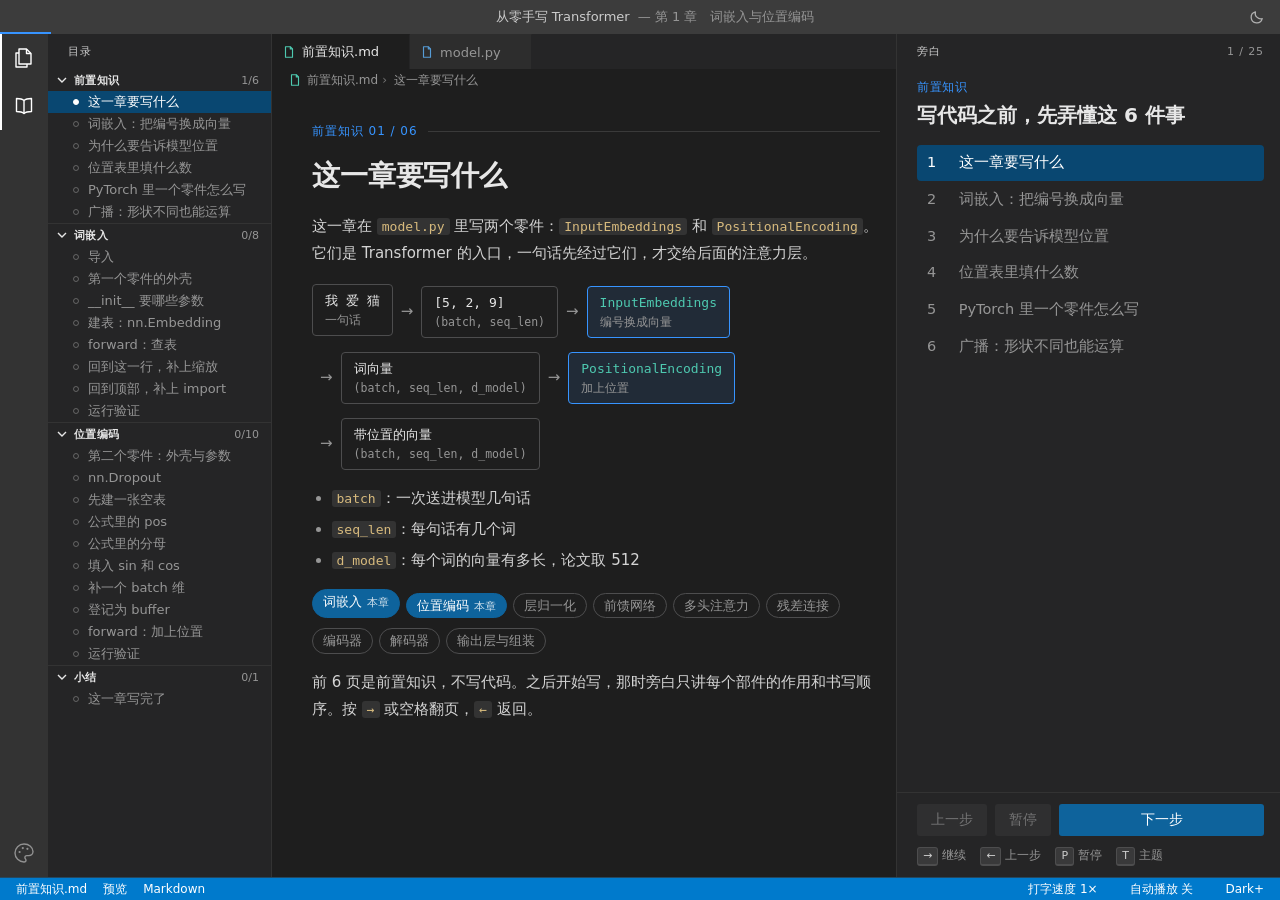
==== index.html @ 5503ae53 "Redesign the UI as a full editor window with selectable themes - Six styles (VS Code, GitHub, One, S" ====
<!doctype html>
<html lang="zh-CN">
<head>
<meta charset="utf-8">
<meta name="viewport" content="width=device-width, initial-scale=1, viewport-fit=cover">
<title>从零手写 Transformer</title>
<link rel="stylesheet" href="css/style.css">
</head>
<body>
<script src="js/themes.js"></script>
<div class="app" id="app">
  <header class="titlebar">
    <button class="tb-btn tb-menu" id="btn-outline" type="button" aria-label="目录" aria-expanded="false" aria-controls="sidebar">
      <svg viewBox="0 0 16 16" width="16" height="16" fill="none" stroke="currentColor" stroke-width="1.3" stroke-linecap="round" aria-hidden="true"><path d="M2.5 4h11M2.5 8h11M2.5 12h11"/></svg>
    </button>
    <div class="title">
      <span class="title-name">从零手写 Transformer</span>
      <span class="title-sub" id="chapter-name"></span>
    </div>
    <div class="tb-actions">
      <button class="tb-btn" id="btn-mode" type="button" aria-label="切换深色和浅色">
        <svg class="icon-moon" viewBox="0 0 16 16" width="16" height="16" fill="none" stroke="currentColor" stroke-width="1.3" stroke-linejoin="round" aria-hidden="true"><path d="M13.2 9.6A5.6 5.6 0 0 1 6.4 2.8a5.6 5.6 0 1 0 6.8 6.8z"/></svg>
        <svg class="icon-sun" viewBox="0 0 16 16" width="16" height="16" fill="none" stroke="currentColor" stroke-width="1.3" stroke-linecap="round" aria-hidden="true"><circle cx="8" cy="8" r="2.9"/><path d="M8 1.6v1.6M8 12.8v1.6M1.6 8h1.6M12.8 8h1.6M3.5 3.5l1.1 1.1M11.4 11.4l1.1 1.1M3.5 12.5l1.1-1.1M11.4 4.6l1.1-1.1"/></svg>
      </button>
      <button class="tb-btn tb-theme" id="btn-theme-top" type="button" aria-label="选择颜色主题">
        <svg viewBox="0 0 16 16" width="16" height="16" fill="none" stroke="currentColor" stroke-width="1.3" stroke-linejoin="round" aria-hidden="true"><path d="M8 1.8a6.2 6.2 0 1 0 0 12.4c1 0 1.4-.6 1.4-1.2 0-.9-.8-1.1-.8-2 0-.7.6-1.2 1.4-1.2h1.5a2.7 2.7 0 0 0 2.7-2.7C14.2 4.1 11.4 1.8 8 1.8z"/><circle cx="5" cy="7.4" r=".8" fill="currentColor" stroke="none"/><circle cx="7.2" cy="4.7" r=".8" fill="currentColor" stroke="none"/><circle cx="10.4" cy="5.2" r=".8" fill="currentColor" stroke="none"/></svg>
      </button>
    </div>
    <div class="progress" aria-hidden="true"><div class="progress-bar" id="progress"></div></div>
  </header>

  <div class="activity">
    <button class="activity-btn" id="btn-explorer" type="button" aria-label="显示或隐藏目录" aria-pressed="true">
      <svg viewBox="0 0 24 24" width="24" height="24" fill="none" stroke="currentColor" stroke-width="1.4" stroke-linejoin="round" aria-hidden="true"><path d="M14.5 3H7v15h12V7.5L14.5 3z"/><path d="M14.5 3v4.5H19"/><path d="M7 7H4v14h11v-3"/></svg>
    </button>
    <button class="activity-btn" id="btn-notes" type="button" aria-label="打开前置知识" aria-pressed="false">
      <svg viewBox="0 0 24 24" width="24" height="24" fill="none" stroke="currentColor" stroke-width="1.4" stroke-linejoin="round" aria-hidden="true"><path d="M12 6.5C10.4 5 8 4.5 4.5 4.5v13c3.5 0 5.9.5 7.5 2 1.6-1.5 4-2 7.5-2v-13C16 4.5 13.600 5 12 6.500z"/><path d="M12 6.500v13"/></svg>
    </button>
    <span class="activity-gap"></span>
    <button class="activity-btn" id="btn-theme" type="button" aria-label="选择颜色主题">
      <svg viewBox="0 0 24 24" width="24" height="24" fill="none" stroke="currentColor" stroke-width="1.4" stroke-linejoin="round" aria-hidden="true"><path d="M12 3a9 9 0 1 0 0 18c1.5 0 2-.9 2-1.700 0-1.300-1.100-1.600-1.100-2.900 0-1 .9-1.800 2-1.800H17a4 4 0 0 0 4-4C21 6.400 17 3 12 3z"/><circle cx="7.600" cy="11" r="1.100" fill="currentColor" stroke="none"/><circle cx="10.800" cy="7.100" r="1.100" fill="currentColor" stroke="none"/><circle cx="15.400" cy="7.800" r="1.100" fill="currentColor" stroke="none"/></svg>
    </button>
  </div>

  <nav class="sidebar" id="sidebar" aria-label="目录">
    <div class="side-label">目录</div>
    <ol class="outline" id="outline"></ol>
  </nav>
  <button class="scrim" id="scrim" type="button" aria-label="关闭目录" tabindex="-1"></button>

  <main class="editor">
    <div class="tabs" id="tabs" role="tablist" aria-label="文件"></div>
    <div class="crumbs" id="crumbs" aria-label="当前位置"></div>
    <div class="code-wrap" id="code-wrap">
      <div class="code is-idle" id="code" aria-label="代码"></div>
      <div class="minimap" id="minimap" aria-hidden="true"><canvas id="minimap-canvas"></canvas><div class="minimap-view" id="minimap-view"></div></div>
    </div>
    <article class="doc" id="doc" hidden></article>
    <section class="terminal" id="terminal" aria-label="终端" hidden>
      <div class="term-head"><span>问题</span><span>输出</span><span class="is-on">终端</span></div>
      <div class="term-body" id="term-body"></div>
    </section>
  </main>

  <aside class="narr" aria-label="旁白">
    <div class="narr-head"><span>旁白</span><span id="narr-count"></span></div>
    <div class="narr-scroll" id="narr-scroll">
      <div class="narr-eyebrow" id="narr-section"></div>
      <h1 class="narr-title" id="narr-title"></h1>
      <div class="narr-body" id="narr-body"></div>
    </div>
    <div class="narr-foot">
      <ol class="phases" id="phases" aria-label="这一页的进度">
        <li data-phase="reading">读旁白</li>
        <li data-phase="typing">看代码</li>
        <li data-phase="done">写完</li>
      </ol>
      <div class="narr-nav">
        <button class="btn btn-quiet" id="btn-back" type="button">上一步</button>
        <button class="btn btn-quiet" id="btn-pause" type="button" aria-pressed="false" disabled>暂停</button>
        <button class="btn btn-go" id="btn-go" type="button"><span class="btn-fill" id="btn-fill"></span><span class="btn-label" id="btn-go-label">下一步</span></button>
      </div>
      <div class="keys" aria-hidden="true"><span><kbd>→</kbd>继续</span><span><kbd>←</kbd>上一步</span><span><kbd>P</kbd>暂停</span><span><kbd>T</kbd>主题</span></div>
    </div>
  </aside>

  <footer class="statusbar">
    <span id="status-file"></span>
    <span id="status-pos"></span>
    <span class="status-desktop" id="status-lang"></span>
    <span class="status-spacer"></span>
    <button class="status-btn" id="btn-speed" type="button"></button>
    <button class="status-btn" id="btn-auto" type="button" aria-pressed="false"></button>
    <button class="status-btn" id="btn-theme-name" type="button" aria-label="选择颜色主题"></button>
  </footer>

  <div class="quick" id="quick" role="dialog" aria-label="选择颜色主题" hidden>
    <div class="quick-head">
      <span class="quick-title">颜色主题</span>
      <div class="seg" id="quick-mode" role="group" aria-label="亮暗">
        <button type="button" data-mode="dark">深色</button>
        <button type="button" data-mode="light">浅色</button>
        <button type="button" data-mode="auto">跟随系统</button>
      </div>
    </div>
    <ul class="quick-list" id="quick-list" role="listbox" aria-label="风格"></ul>
    <div class="quick-foot"><span><kbd>↑</kbd><kbd>↓</kbd>换风格</span><span><kbd>←</kbd><kbd>→</kbd>换亮暗</span><span><kbd>Enter</kbd>确定</span><span><kbd>Esc</kbd>取消</span></div>
  </div>
</div>

<script src="js/highlight.js"></script>
<script src="js/engine.js"></script>
<script src="lessons/01-embeddings.js"></script>
<script src="js/player.js"></script>
</body>
</html>
---- css/style.css ----
/*
 * 布局：整个页面是一个编辑器窗口。
 * 标题栏 / 活动栏 | 目录 | 编辑区（标签页、路径、代码与小地图、终端）| 旁白 / 状态栏。
 * 窄屏时目录收进抽屉，编辑区在上、旁白在下。
 *
 * 颜色全部来自主题变量。下面 :root 里是默认主题（VS Code Dark+）的值，
 * 读者选了别的主题后，js/themes.js 会把同名变量写到 <html> 上覆盖它们。
 */
:root {
  color-scheme: dark;

  /* 窗口 */
  --titlebar: #3c3c3c;
  --titlebar-fg: #cccccc;
  --activity: #333333;
  --activity-fg: #ffffff;
  --side: #252526;
  --ed: #1e1e1e;
  --tabs: #252526;
  --tab-idle: #2d2d2d;
  --tab-line: transparent;
  --status: #007acc;
  --status-fg: #ffffff;

  /* 文字与线条 */
  --fg: #cccccc;
  --strong: #e7e7e7;
  --muted: #969696;
  --rule: #333333;
  --accent: #3794ff;
  --btn: #0e639c;
  --btn-fg: #ffffff;
  --active: #094771;
  --active-fg: #ffffff;
  --widget: #252526;
  --shadow: rgba(0, 0, 0, 0.5);

  /* 编辑器 */
  --cursor: #aeafad;
  --sel: #264f78;
  --line-hl: #282828;
  --ln: #858585;
  --ln-active: #c6c6c6;
  --code: #d4d4d4;
  --inline: #d7ba7d;
  --added: #2ea043;
  --changed: #1b81a8;

  /* 语法 */
  --s-kw: #c586c0;
  --s-kw2: #569cd6;
  --s-fn: #dcdcaa;
  --s-cls: #4ec9b0;
  --s-str: #ce9178;
  --s-num: #b5cea8;
  --s-com: #6a9955;
  --s-var: #9cdcfe;
  --s-prop: #9cdcfe;
  --s-self: #569cd6;
  --s-op: #d4d4d4;
  --com-style: normal;
  --warm: #ce9178;
  --cool: #569cd6;

  /* 由上面的颜色推出来的颜色，换主题时自动跟着变 */
  --rule-strong: color-mix(in srgb, var(--fg) 24%, var(--side));
  --hover: color-mix(in srgb, var(--fg) 9%, transparent);
  --chip: color-mix(in srgb, var(--fg) 12%, transparent);
  --btn-hover: color-mix(in srgb, var(--btn) 84%, var(--strong));
  --btn-2: color-mix(in srgb, var(--fg) 15%, var(--side));
  --btn-2-hover: color-mix(in srgb, var(--fg) 23%, var(--side));
  --added-bg: color-mix(in srgb, var(--added) 14%, transparent);
  --changed-bg: color-mix(in srgb, var(--changed) 16%, transparent);
  --guide: color-mix(in srgb, var(--code) 14%, transparent);
  --activity-idle: color-mix(in srgb, var(--activity-fg) 46%, var(--activity));
  --status-rule: color-mix(in srgb, var(--rule) 70%, var(--status));
  --scroll: color-mix(in srgb, var(--fg) 26%, transparent);

  --font-ui: -apple-system, 'Segoe UI', system-ui, 'PingFang SC', 'Hiragino Sans GB', 'Microsoft YaHei', 'Noto Sans CJK SC', sans-serif;
  --font-code: Menlo, Monaco, Consolas, 'Cascadia Mono', 'DejaVu Sans Mono', 'Liberation Mono', 'Courier New', 'PingFang SC', 'Microsoft YaHei', monospace;

  --gutter-l: max(16px, env(safe-area-inset-left, 0px));
  --gutter-r: max(16px, env(safe-area-inset-right, 0px));
  --bar: 35px;
}

*,
*::before,
*::after {
  box-sizing: border-box;
}

html,
body {
  height: 100%;
}

[hidden] {
  display: none !important;
}

body {
  margin: 0;
  background: var(--ed);
  color: var(--fg);
  font-family: var(--font-ui);
  font-size: 13px;
  overflow: hidden;
  -webkit-font-smoothing: antialiased;
}

/* 换主题的一瞬间让颜色过渡一下，平时不加，免得拖慢打字 */
.theme-fade *,
.theme-fade *::before,
.theme-fade *::after {
  transition: background-color 0.28s ease, color 0.28s ease, border-color 0.28s ease, fill 0.28s ease !important;
}

::selection {
  background: var(--sel);
}

* {
  scrollbar-width: thin;
  scrollbar-color: var(--scroll) transparent;
}

button {
  font: inherit;
  color: inherit;
  background: none;
  border: 0;
  padding: 0;
  cursor: pointer;
}

button:focus-visible,
a:focus-visible {
  outline: 1px solid var(--accent);
  outline-offset: -1px;
}

a {
  color: var(--accent);
  text-decoration: none;
}

a:hover {
  text-decoration: underline;
}

kbd {
  display: inline-block;
  min-width: 1.7em;
  margin: 0 4px 0 0;
  padding: 0 5px;
  border: 1px solid var(--rule-strong);
  border-bottom-width: 2px;
  border-radius: 3px;
  background: var(--chip);
  color: var(--fg);
  font-family: var(--font-ui);
  font-size: 11px;
  line-height: 16px;
  text-align: center;
}

/* ------------------------------------------------------------------ 外框 */

.app {
  position: relative;
  height: 100%;
  display: grid;
  grid-template-columns: 48px 224px minmax(0, 1fr) minmax(320px, 384px);
  grid-template-rows: 34px minmax(0, 1fr) auto;
  grid-template-areas:
    'title title title title'
    'activity side editor narr'
    'status status status status';
}

.app.is-side-closed {
  grid-template-columns: 48px 0 minmax(0, 1fr) minmax(320px, 384px);
}

.app.is-side-closed .sidebar {
  display: none;
}

/* ---------------------------------------------------------------- 标题栏 */

.titlebar {
  grid-area: title;
  position: relative;
  display: flex;
  align-items: center;
  gap: 8px;
  padding-left: var(--gutter-l);
  padding-right: max(8px, env(safe-area-inset-right, 0px));
  background: var(--titlebar);
  color: var(--titlebar-fg);
  min-width: 0;
}

.title {
  display: flex;
  align-items: baseline;
  justify-content: center;
  gap: 8px;
  min-width: 0;
  flex: 1;
  /* 两侧按钮宽度不同，补一点让标题看起来居中 */
  padding-left: 60px;
}

.title-name {
  white-space: nowrap;
}

.title-sub {
  opacity: 0.62;
  white-space: nowrap;
  overflow: hidden;
  text-overflow: ellipsis;
}

.title-sub::before {
  content: '— ';
}

.tb-actions {
  display: flex;
  gap: 2px;
}

.tb-btn {
  display: grid;
  place-items: center;
  width: 30px;
  height: 26px;
  border-radius: 4px;
  color: inherit;
  opacity: 0.8;
}

.tb-btn:hover {
  opacity: 1;
  background: color-mix(in srgb, var(--titlebar-fg) 13%, transparent);
}

.tb-menu,
.tb-theme {
  display: none;
}

.icon-sun,
:root[data-mode='light'] .icon-moon {
  display: none;
}

:root[data-mode='light'] .icon-sun {
  display: block;
}

/* 标题栏下沿的一条细线：这一章读到哪了 */
.progress {
  position: absolute;
  left: 0;
  right: 0;
  bottom: 0;
  height: 2px;
  pointer-events: none;
}

.progress-bar {
  height: 100%;
  width: 0;
  background: var(--accent);
  transition: width 0.35s ease;
}

/* ---------------------------------------------------------------- 活动栏 */

.activity {
  grid-area: activity;
  display: flex;
  flex-direction: column;
  background: var(--activity);
  border-right: 1px solid color-mix(in srgb, var(--rule) 60%, var(--activity));
}

.activity-btn {
  display: grid;
  place-items: center;
  width: 47px;
  height: 48px;
  color: var(--activity-idle);
  border-left: 2px solid transparent;
  border-right: 2px solid transparent;
}

.activity-btn:hover {
  color: var(--activity-fg);
}

.activity-btn[aria-pressed='true'] {
  color: var(--activity-fg);
  border-left-color: var(--activity-fg);
}

.activity-gap {
  flex: 1;
}

/* ------------------------------------------------------------------ 目录 */

.sidebar {
  grid-area: side;
  background: var(--side);
  border-right: 1px solid var(--rule);
  overflow-y: auto;
  padding: 0 0 24px;
  min-width: 0;
}

.side-label {
  display: flex;
  align-items: center;
  height: var(--bar);
  padding: 0 20px;
  color: var(--fg);
  font-size: 11px;
  letter-spacing: 0.08em;
}

.outline,
.outline ol {
  list-style: none;
  margin: 0;
  padding: 0;
}

.outline-section {
  display: flex;
  align-items: center;
  gap: 4px;
  width: 100%;
  height: 22px;
  padding: 0 12px 0 6px;
  color: var(--strong);
  font-size: 11px;
  font-weight: 700;
  letter-spacing: 0.04em;
  text-align: left;
}

.outline-section:hover {
  background: var(--hover);
}

.outline-section::before {
  content: '';
  flex: none;
  width: 16px;
  height: 16px;
  background: currentColor;
  -webkit-mask: url("data:image/svg+xml,%3Csvg xmlns='http://www.w3.org/2000/svg' viewBox='0 0 16 16'%3E%3Cpath d='M4 6l4 4 4-4' fill='none' stroke='%23000' stroke-width='1.4'/%3E%3C/svg%3E") center / contain no-repeat;
  mask: url("data:image/svg+xml,%3Csvg xmlns='http://www.w3.org/2000/svg' viewBox='0 0 16 16'%3E%3Cpath d='M4 6l4 4 4-4' fill='none' stroke='%23000' stroke-width='1.4'/%3E%3C/svg%3E") center / contain no-repeat;
  transition: transform 0.15s ease;
}

.outline-section[aria-expanded='false']::before {
  transform: rotate(-90deg);
}

.outline-count {
  margin-left: auto;
  color: var(--muted);
  font-weight: 400;
  font-variant-numeric: tabular-nums;
  letter-spacing: 0;
}

.outline > li + li {
  border-top: 1px solid var(--rule);
}

.outline-step {
  position: relative;
  display: block;
  width: 100%;
  text-align: left;
  padding: 0 12px 0 40px;
  color: var(--muted);
  line-height: 22px;
  white-space: nowrap;
  overflow: hidden;
  text-overflow: ellipsis;
}

/* 每一页前面的小标记：没看过是空心点，看过是实心点，当前页是强调色 */
.outline-step::before {
  content: '';
  position: absolute;
  left: 25px;
  top: 8px;
  width: 6px;
  height: 6px;
  border-radius: 50%;
  border: 1px solid currentColor;
  opacity: 0.55;
}

.outline-step.is-seen {
  color: var(--fg);
}

.outline-step.is-seen::before {
  background: currentColor;
}

.outline-step:hover {
  background: var(--hover);
  color: var(--strong);
}

.outline-step[aria-current='step'] {
  background: var(--active);
  color: var(--active-fg);
}

.outline-step[aria-current='step']::before {
  background: currentColor;
  opacity: 1;
}

.scrim {
  display: none;
}

/* ---------------------------------------------------------------- 编辑区 */

.editor {
  grid-area: editor;
  display: flex;
  flex-direction: column;
  min-width: 0;
  min-height: 0;
  background: var(--ed);
  container-type: inline-size;
}

.tabs {
  display: flex;
  flex: none;
  height: var(--bar);
  background: var(--tabs);
  overflow-x: auto;
  overflow-y: hidden;
  scrollbar-width: none;
  padding-left: env(safe-area-inset-left, 0px);
}

.tab {
  display: flex;
  align-items: center;
  gap: 6px;
  padding: 0 12px 0 10px;
  color: var(--muted);
  background: var(--tab-idle);
  border-right: 1px solid var(--tabs);
  border-top: 1px solid transparent;
  white-space: nowrap;
}

.tab:hover {
  color: var(--fg);
}

.tab[aria-selected='true'] {
  color: var(--strong);
  background: var(--ed);
  border-top-color: var(--tab-line);
}

.file-icon {
  flex: none;
  width: 14px;
  height: 14px;
  color: var(--s-kw2);
}

.file-icon.is-md {
  color: var(--s-cls);
}

/* 标签页右边的圆点：这个文件正在被修改（还没「保存」） */
.tab-dot {
  width: 8px;
  height: 8px;
  margin-left: 4px;
  border-radius: 50%;
  background: transparent;
}

.tab.is-dirty .tab-dot {
  background: var(--fg);
}

.crumbs {
  flex: none;
  display: flex;
  align-items: center;
  gap: 4px;
  height: 22px;
  padding: 0 16px 0 calc(16px + env(safe-area-inset-left, 0px));
  color: var(--muted);
  font-size: 12px;
  white-space: nowrap;
  overflow: hidden;
}

.crumb {
  display: flex;
  align-items: center;
  gap: 5px;
}

.crumb + .crumb::before {
  content: '›';
  margin-right: 2px;
  opacity: 0.7;
}

.sym {
  width: 8px;
  height: 8px;
  border: 1.5px solid var(--s-cls);
  transform: rotate(45deg);
}

.sym.is-fn {
  border-color: var(--s-kw);
  border-radius: 2px;
  transform: none;
}

.code-wrap {
  flex: 1;
  min-height: 0;
  display: flex;
}

.code {
  position: relative;
  flex: 1;
  min-width: 0;
  overflow-y: auto;
  overflow-x: hidden;
  padding: 4px 0 9rem;
  color: var(--code);
  font-family: var(--font-code);
  font-size: 14px;
  line-height: 1.6;
  tab-size: 4;
  font-variant-ligatures: none;
  --lc-pad: 0.6em;
}

.line {
  display: grid;
  grid-template-columns: calc(3.8em + env(safe-area-inset-left, 0px)) minmax(0, 1fr);
}

.ln {
  padding-right: 1.2em;
  text-align: right;
  color: var(--ln);
  font-variant-numeric: tabular-nums;
  user-select: none;
}

.lc {
  position: relative;
  min-height: 1.6em;
  /* 一行太长折行时，续行比这一行自己的缩进再多缩 4 个字符（--ind 是这一行的缩进字符数） */
  padding: 0 16px 0 calc(var(--lc-pad) + (var(--ind, 0) + 4) * 1ch);
  text-indent: calc((var(--ind, 0) + 4) * -1ch);
  border-left: 3px solid transparent;
  white-space: pre-wrap;
  overflow-wrap: anywhere;
}

/* 缩进参考线：每 4 个字符一条（--gi 是参考线要画到第几个字符） */
.lc::before {
  content: '';
  position: absolute;
  top: 0;
  bottom: 0;
  left: var(--lc-pad);
  width: calc(var(--gi, 0) * 1ch);
  background: repeating-linear-gradient(to right, var(--guide) 0 1px, transparent 1px 4ch);
  pointer-events: none;
}

.line.is-cur .ln {
  color: var(--ln-active);
}

.line.is-cur .lc {
  background: var(--line-hl);
}

.line.is-add .lc {
  border-left-color: var(--added);
  background: var(--added-bg);
}

.line.is-mod .lc {
  border-left-color: var(--changed);
  background: var(--changed-bg);
}

.t-kw { color: var(--s-kw); }
.t-kw2 { color: var(--s-kw2); }
.t-fn { color: var(--s-fn); }
.t-cls { color: var(--s-cls); }
.t-str { color: var(--s-str); }
.t-num { color: var(--s-num); }
.t-com { color: var(--s-com); font-style: var(--com-style); }
.t-self { color: var(--s-self); font-style: var(--com-style); }
.t-prop { color: var(--s-prop); }
.t-var { color: var(--s-var); }
.t-op { color: var(--s-op); }

.sel {
  background: var(--sel);
}

.cur {
  display: inline-block;
  position: relative;
  width: 0;
  height: 1.25em;
  vertical-align: text-bottom;
}

.cur::after {
  content: '';
  position: absolute;
  left: -1px;
  top: 0;
  width: 2px;
  height: 100%;
  background: var(--cursor);
}

.is-idle .cur::after {
  animation: blink 1.1s steps(1) infinite;
}

@keyframes blink {
  50% {
    opacity: 0;
  }
}

/* 小地图：整份代码的缩略图，只在编辑区够宽时出现 */
.minimap {
  display: none;
  position: relative;
  flex: none;
  width: 72px;
  border-left: 1px solid color-mix(in srgb, var(--rule) 55%, transparent);
}

.minimap canvas {
  display: block;
  width: 100%;
  height: 100%;
}

.minimap-view {
  position: absolute;
  left: 0;
  right: 0;
  top: 0;
  background: color-mix(in srgb, var(--fg) 11%, transparent);
}

@container (min-width: 760px) {
  .minimap {
    display: block;
  }
}

/* ------------------------------------------------- 文档预览（前置知识页） */

.doc {
  flex: 1;
  min-height: 0;
  overflow-y: auto;
  padding: 30px var(--gutter-r) 5rem max(40px, env(safe-area-inset-left, 0px));
  color: var(--code);
  font-size: 15px;
  line-height: 1.8;
}

.doc-page {
  display: flex;
  flex-direction: column;
  gap: 15px;
  max-width: 45rem;
}

.doc-page + .doc-page {
  margin-top: 52px;
}

.doc-page > * {
  margin: 0;
}

.doc.is-fresh .doc-page > * {
  animation: rise 0.34s cubic-bezier(0.2, 0.7, 0.2, 1) both;
}

.doc.is-fresh .doc-page > :nth-child(3) { animation-delay: 0.04s; }
.doc.is-fresh .doc-page > :nth-child(4) { animation-delay: 0.08s; }
.doc.is-fresh .doc-page > :nth-child(5) { animation-delay: 0.12s; }
.doc.is-fresh .doc-page > :nth-child(n + 6) { animation-delay: 0.16s; }

.doc-kicker {
  display: flex;
  align-items: center;
  gap: 10px;
  color: var(--accent);
  font-size: 12px;
  letter-spacing: 0.08em;
  font-variant-numeric: tabular-nums;
}

.doc-kicker::after {
  content: '';
  flex: 1;
  height: 1px;
  background: var(--rule-strong);
  opacity: 0.6;
}

.doc h2 {
  margin-bottom: 4px;
  color: var(--strong);
  font-size: 28px;
  font-weight: 650;
  line-height: 1.3;
  letter-spacing: -0.005em;
  text-wrap: balance;
}

.doc ul {
  padding-left: 1.3em;
}

.doc li + li {
  margin-top: 4px;
}

.doc li::marker {
  color: var(--muted);
}

.table-wrap {
  overflow-x: auto;
}

.doc table {
  border-collapse: collapse;
  font-size: 14px;
  line-height: 1.6;
}

.doc th,
.doc td {
  padding: 7px 18px 7px 0;
  border-bottom: 1px solid var(--rule-strong);
  text-align: left;
  vertical-align: top;
}

.doc th {
  color: var(--muted);
  font-size: 12px;
  font-weight: 600;
  letter-spacing: 0.04em;
  border-bottom-color: var(--muted);
}

.doc tbody tr:last-child td {
  border-bottom-color: transparent;
}

.doc td.num,
.doc th.num {
  padding-left: 14px;
  text-align: right;
  font-family: var(--font-code);
  font-variant-numeric: tabular-nums;
  white-space: nowrap;
}

.doc-note {
  color: var(--muted);
  font-size: 12.5px;
}

.doc pre {
  padding: 14px 18px;
  background: var(--side);
  border: 1px solid var(--rule);
  border-radius: 4px;
  overflow-x: auto;
  font-family: var(--font-code);
  font-size: 13.5px;
  line-height: 1.6;
  font-variant-ligatures: none;
}

/* 数据流图：一句话怎样一步步变成向量 */
.flow {
  list-style: none;
  display: flex;
  flex-wrap: wrap;
  align-items: stretch;
  gap: 10px 0;
  padding: 0;
}

.flow li {
  display: flex;
  align-items: center;
}

.flow li + li::before {
  content: '→';
  margin: 0 8px;
  color: var(--muted);
}

.flow-node {
  display: flex;
  flex-direction: column;
  justify-content: center;
  gap: 1px;
  min-height: 52px;
  padding: 6px 12px;
  border: 1px solid var(--rule-strong);
  border-radius: 4px;
  line-height: 1.4;
}

.flow-node b {
  color: var(--strong);
  font-family: var(--font-code);
  font-size: 13px;
  font-weight: 500;
}

.flow-node small {
  color: var(--muted);
  font-family: var(--font-code);
  font-size: 11.5px;
}

.flow-node.is-part {
  border-color: var(--accent);
  background: color-mix(in srgb, var(--accent) 11%, transparent);
}

.flow-node.is-part b {
  color: var(--s-cls);
}

/* 位置编码热力图 */
.fig {
  display: flex;
  flex-direction: column;
  gap: 8px;
}

.fig-plot {
  display: grid;
  grid-template-columns: auto minmax(0, 1fr);
  grid-template-rows: auto auto;
  gap: 4px 8px;
  color: var(--muted);
  font-size: 11.5px;
  font-variant-numeric: tabular-nums;
}

.fig-y {
  display: flex;
  flex-direction: column;
  justify-content: space-between;
  text-align: right;
  line-height: 1;
}

.fig-x {
  grid-column: 2;
  display: flex;
  justify-content: space-between;
  line-height: 1.2;
}

.fig canvas {
  display: block;
  width: 100%;
  height: 210px;
  border-radius: 3px;
  image-rendering: pixelated;
}

.fig-legend {
  display: flex;
  align-items: center;
  gap: 8px;
  color: var(--muted);
  font-size: 11.5px;
  font-variant-numeric: tabular-nums;
}

.fig-legend i {
  width: 120px;
  height: 8px;
  border-radius: 2px;
  background: linear-gradient(to right, var(--cool), var(--ed), var(--warm));
  border: 1px solid var(--rule);
}

/* ------------------------------------------------------------------ 终端 */

.terminal {
  flex: none;
  max-height: 42%;
  overflow-y: auto;
  border-top: 1px solid var(--rule-strong);
  background: var(--ed);
  color: var(--code);
  font-family: var(--font-code);
  font-size: 13px;
  line-height: 1.6;
  font-variant-ligatures: none;
  animation: slide-up 0.22s ease-out;
}

@keyframes slide-up {
  from {
    transform: translateY(12px);
    opacity: 0;
  }
}

.term-head {
  position: sticky;
  top: 0;
  display: flex;
  gap: 20px;
  padding: 0 var(--gutter-r) 0 calc(16px + env(safe-area-inset-left, 0px));
  background: var(--ed);
  color: var(--muted);
  font-family: var(--font-ui);
  font-size: 11px;
  letter-spacing: 0.06em;
}

.term-head span {
  padding: 9px 0 5px;
  border-bottom: 1px solid transparent;
}

.term-head .is-on {
  color: var(--strong);
  border-bottom-color: var(--strong);
}

.term-body {
  padding: 8px var(--gutter-r) 12px calc(16px + env(safe-area-inset-left, 0px));
  white-space: pre-wrap;
  overflow-wrap: anywhere;
}

.term-prompt {
  color: var(--added);
  user-select: none;
}

/* ------------------------------------------------------------------ 旁白 */

.narr {
  grid-area: narr;
  display: flex;
  flex-direction: column;
  min-width: 0;
  min-height: 0;
  background: var(--side);
  border-left: 1px solid var(--rule);
}

.narr-head {
  flex: none;
  display: flex;
  justify-content: space-between;
  align-items: center;
  height: var(--bar);
  padding: 0 var(--gutter-r) 0 20px;
  color: var(--fg);
  font-size: 11px;
  letter-spacing: 0.08em;
  font-variant-numeric: tabular-nums;
}

.narr-head span:last-child {
  color: var(--muted);
}

.narr-scroll {
  flex: 1;
  min-height: 0;
  overflow-y: auto;
  padding: 10px var(--gutter-r) 20px 20px;
}

.narr-eyebrow {
  color: var(--accent);
  font-size: 12px;
  letter-spacing: 0.06em;
}

.narr-title {
  margin: 5px 0 16px;
  color: var(--strong);
  font-size: 20px;
  font-weight: 650;
  line-height: 1.4;
  text-wrap: balance;
}

.narr-body {
  display: flex;
  flex-direction: column;
  gap: 12px;
  font-size: 14.5px;
  line-height: 1.8;
}

.narr-body > * {
  margin: 0;
  animation: rise 0.34s cubic-bezier(0.2, 0.7, 0.2, 1) both;
}

.narr-body > :nth-child(2) { animation-delay: 0.05s; }
.narr-body > :nth-child(3) { animation-delay: 0.1s; }
.narr-body > :nth-child(n + 4) { animation-delay: 0.15s; }

@keyframes rise {
  from {
    opacity: 0;
    transform: translateY(6px);
  }
}

/* 行内代码：旁白和文档预览共用 */
.narr-body code,
.doc code {
  padding: 0.1em 0.38em;
  border-radius: 3px;
  background: var(--chip);
  color: var(--inline);
  font-family: var(--font-code);
  font-size: 0.87em;
  overflow-wrap: anywhere;
}

.doc pre code {
  padding: 0;
  background: none;
  color: var(--code);
  font-size: inherit;
  overflow-wrap: normal;
}

.narr-body strong,
.doc strong {
  color: var(--strong);
  font-weight: 650;
}

sup {
  font-size: 0.72em;
  line-height: 0;
}

/* 引用官方文档的卡片，样子取自编辑器里悬停时弹出的文档提示 */
.ref {
  border: 1px solid var(--rule-strong);
  border-radius: 4px;
  background: var(--ed);
  font-size: 13px;
  line-height: 1.65;
  box-shadow: 0 2px 8px color-mix(in srgb, var(--shadow) 35%, transparent);
}

.ref-head {
  display: flex;
  flex-wrap: wrap;
  align-items: baseline;
  justify-content: space-between;
  gap: 2px 12px;
  padding: 6px 11px;
  border-bottom: 1px solid var(--rule-strong);
}

.ref-head code {
  padding: 0;
  background: none;
  color: var(--s-fn);
  font-size: 12.5px;
}

.ref-head a {
  font-size: 12px;
  white-space: nowrap;
}

.ref blockquote {
  margin: 0;
  padding: 8px 11px 2px;
  color: var(--code);
}

.ref-zh {
  margin: 0;
  padding: 0 11px 9px;
  color: var(--muted);
}

.shape {
  display: flex;
  flex-wrap: wrap;
  align-items: center;
  gap: 6px 8px;
  line-height: 1.5;
}

.shape-label {
  color: var(--muted);
  font-size: 12px;
  letter-spacing: 0.04em;
  margin-right: 2px;
}

.shape code {
  color: var(--s-num);
}

.shape-arrow {
  color: var(--muted);
}

.formula {
  display: flex;
  flex-direction: column;
  gap: 2px;
  padding: 11px 16px;
  border-left: 2px solid var(--accent);
  border-radius: 0 4px 4px 0;
  background: var(--side);
  color: var(--code);
  font-family: var(--font-code);
  font-size: 13.5px;
  line-height: 1.9;
  overflow-x: auto;
}

.narr .formula {
  background: var(--ed);
}

.formula div {
  white-space: pre-wrap;
  overflow-wrap: anywhere;
}

.roadmap {
  list-style: none;
  display: flex;
  flex-wrap: wrap;
  gap: 6px;
  padding: 0;
  font-size: 12.5px;
  line-height: 1.4;
}

.roadmap li {
  margin: 0;
  padding: 3px 10px;
  border: 1px solid var(--rule-strong);
  border-radius: 999px;
  color: var(--muted);
}

.roadmap li.is-done {
  color: var(--fg);
  border-color: var(--added);
}

.roadmap li.is-now {
  color: var(--btn-fg);
  background: var(--btn);
  border-color: var(--btn);
}

.roadmap li small {
  font-size: 11px;
  opacity: 0.8;
  margin-left: 5px;
}

/* 前置知识页右侧的清单 */
.klist {
  list-style: none;
  padding: 0;
  counter-reset: k;
  display: flex;
  flex-direction: column;
  gap: 1px;
}

.klist li {
  counter-increment: k;
}

.klist button {
  display: flex;
  gap: 10px;
  width: 100%;
  padding: 7px 10px;
  text-align: left;
  color: var(--muted);
  line-height: 1.5;
  border-radius: 4px;
}

.klist button::before {
  content: counter(k);
  flex: none;
  width: 1.5em;
  font-variant-numeric: tabular-nums;
}

.klist button:hover {
  background: var(--hover);
  color: var(--strong);
}

.klist .is-seen button {
  color: var(--fg);
}

.klist .is-seen button::before {
  content: '✓';
  color: var(--added);
}

.klist button[aria-current='step'] {
  background: var(--active);
  color: var(--active-fg);
}

.narr-foot {
  flex: none;
  display: flex;
  flex-direction: column;
  gap: 10px;
  padding: 11px var(--gutter-r) 11px 20px;
  border-top: 1px solid var(--rule);
}

/* 写代码页的三个阶段：读旁白 → 看代码 → 写完 */
.phases {
  list-style: none;
  display: flex;
  gap: 5px;
  margin: 0;
  padding: 0;
  color: var(--muted);
  font-size: 11.5px;
}

.phases li {
  flex: 1;
  padding-top: 6px;
  border-top: 2px solid var(--rule-strong);
  transition: border-color 0.25s ease, color 0.25s ease;
}

.phases li.is-past {
  border-top-color: color-mix(in srgb, var(--accent) 45%, var(--rule-strong));
}

.phases li.is-now {
  color: var(--strong);
  border-top-color: var(--accent);
}

.narr-nav {
  display: flex;
  gap: 8px;
}

.btn {
  position: relative;
  overflow: hidden;
  padding: 7px 14px;
  border-radius: 3px;
  font-size: 13.5px;
  white-space: nowrap;
}

.btn-quiet {
  background: var(--btn-2);
  color: var(--strong);
}

.btn-quiet:hover:not(:disabled) {
  background: var(--btn-2-hover);
}

.btn-quiet:disabled {
  opacity: 0.4;
  cursor: default;
}

.btn-quiet[aria-pressed='true'] {
  background: var(--active);
  color: var(--active-fg);
}

.btn-go {
  flex: 1;
  background: var(--btn);
  color: var(--btn-fg);
}

.btn-go:hover {
  background: var(--btn-hover);
}

.btn-go[data-phase='typing'] {
  background: var(--btn-2);
  color: var(--strong);
}

.btn-go[data-phase='typing']:hover {
  background: var(--btn-2-hover);
}

.btn-fill {
  position: absolute;
  inset: 0;
  background: color-mix(in srgb, var(--btn-fg) 22%, transparent);
  transform: scaleX(0);
  transform-origin: left;
}

.btn-label {
  position: relative;
}

.keys {
  display: flex;
  flex-wrap: wrap;
  gap: 4px 14px;
  color: var(--muted);
  font-size: 11.5px;
  line-height: 18px;
}

/* ---------------------------------------------------------------- 状态栏 */

.statusbar {
  grid-area: status;
  display: flex;
  align-items: center;
  flex-wrap: wrap;
  gap: 0 16px;
  min-height: 23px;
  padding: 0 max(8px, env(safe-area-inset-right, 0px)) 0 var(--gutter-l);
  background: var(--status);
  border-top: 1px solid var(--status-rule);
  color: var(--status-fg);
  font-size: 12px;
  font-variant-numeric: tabular-nums;
}

.status-spacer {
  flex: 1;
}

.status-btn {
  align-self: stretch;
  min-height: 22px;
  padding: 0 8px;
}

.status-btn:hover {
  background: color-mix(in srgb, var(--status-fg) 15%, transparent);
}

.status-btn[aria-pressed='true'] {
  background: color-mix(in srgb, var(--status-fg) 26%, transparent);
}

.statusbar button:focus-visible {
  outline-color: var(--status-fg);
}

/* ------------------------------------------------- 主题选择（快速选择框） */

.quick {
  position: absolute;
  z-index: 40;
  top: 40px;
  left: 50%;
  width: min(540px, calc(100% - 24px));
  transform: translateX(-50%);
  border: 1px solid var(--rule-strong);
  border-radius: 6px;
  background: var(--widget);
  color: var(--fg);
  box-shadow: 0 10px 34px var(--shadow);
  animation: drop 0.16s ease-out;
}

@keyframes drop {
  from {
    opacity: 0;
    transform: translate(-50%, -6px);
  }
}

.quick-head {
  display: flex;
  align-items: center;
  justify-content: space-between;
  flex-wrap: wrap;
  gap: 8px;
  padding: 10px 12px 8px;
}

.quick-title {
  color: var(--strong);
  font-weight: 600;
}

.seg {
  display: flex;
  padding: 2px;
  border-radius: 5px;
  background: var(--chip);
}

.seg button {
  padding: 3px 11px;
  border-radius: 4px;
  color: var(--muted);
  font-size: 12px;
}

.seg button:hover {
  color: var(--strong);
}

.seg button[aria-pressed='true'] {
  background: var(--btn);
  color: var(--btn-fg);
}

.quick-list {
  list-style: none;
  margin: 0;
  padding: 0 4px 4px;
}

.quick-item {
  display: flex;
  align-items: center;
  gap: 12px;
  width: 100%;
  padding: 7px 10px;
  border-radius: 4px;
  text-align: left;
}

.quick-item:hover {
  background: var(--hover);
}

.quick-item[aria-selected='true'] {
  background: var(--active);
  color: var(--active-fg);
}

.quick-name {
  min-width: 6.5em;
  font-weight: 600;
}

.quick-variant {
  flex: 1;
  min-width: 0;
  font-size: 12px;
  opacity: 0.72;
  white-space: nowrap;
  overflow: hidden;
  text-overflow: ellipsis;
}

.quick-check {
  width: 1em;
  text-align: center;
}

/* 每种风格的小样：一小块编辑器底色，上面几个语法颜色的点 */
.swatch {
  flex: none;
  display: flex;
  align-items: center;
  gap: 4px;
  padding: 5px 7px;
  border-radius: 4px;
  border: 1px solid color-mix(in srgb, currentColor 22%, transparent);
}

.swatch i {
  width: 8px;
  height: 8px;
  border-radius: 50%;
}

.quick-foot {
  display: flex;
  flex-wrap: wrap;
  gap: 4px 16px;
  padding: 7px 12px 9px;
  border-top: 1px solid var(--rule-strong);
  color: var(--muted);
  font-size: 11.5px;
  line-height: 18px;
}

.error {
  padding: 10px 12px;
  border-left: 3px solid var(--s-str);
  background: var(--ed);
  color: var(--code);
  font-family: var(--font-code);
  font-size: 13px;
  white-space: pre-wrap;
}

/* ------------------------------------------------------------------ 窄屏 */

@media (max-width: 1120px) {
  .app,
  .app.is-side-closed {
    grid-template-columns: minmax(0, 1fr) minmax(300px, 350px);
    grid-template-areas:
      'title title'
      'editor narr'
      'status status';
  }

  .activity {
    display: none;
  }

  .tb-menu,
  .tb-theme {
    display: grid;
  }

  .titlebar {
    padding-left: max(8px, env(safe-area-inset-left, 0px));
  }

  .title {
    justify-content: flex-start;
    padding-left: 0;
  }

  .sidebar,
  .app.is-side-closed .sidebar {
    display: block;
    position: absolute;
    z-index: 20;
    top: 34px;
    bottom: 0;
    left: 0;
    width: min(290px, 84%);
    padding-left: env(safe-area-inset-left, 0px);
    transform: translateX(-100%);
    visibility: hidden;
    transition: transform 0.2s ease, visibility 0.2s;
    box-shadow: 8px 0 24px var(--shadow);
  }

  .app.is-outline-open .sidebar {
    transform: none;
    visibility: visible;
  }

  .app.is-outline-open .scrim {
    display: block;
    position: absolute;
    z-index: 15;
    inset: 34px 0 0;
    width: 100%;
    background: var(--shadow);
    cursor: default;
  }

  .keys {
    display: none;
  }
}

@media (max-width: 720px) {
  .app,
  .app.is-side-closed {
    grid-template-columns: minmax(0, 1fr);
    grid-template-rows: 40px minmax(0, 1fr) minmax(0, 45%) auto;
    grid-template-areas:
      'title'
      'editor'
      'narr'
      'status';
  }

  /* 前置知识页以读文档为主，旁白栏只留翻页按钮 */
  .app.is-doc-step {
    grid-template-rows: 40px minmax(0, 1fr) auto auto;
  }

  .app.is-doc-step .narr-scroll {
    display: none;
  }

  .sidebar,
  .app.is-side-closed .sidebar {
    top: 40px;
  }

  .app.is-outline-open .scrim {
    inset: 40px 0 0;
  }

  .quick {
    top: 46px;
  }

  .tb-btn {
    width: 34px;
    height: 32px;
  }

  .title-sub,
  .status-desktop,
  #status-pos,
  .narr-head,
  .crumbs,
  .quick-foot {
    display: none;
  }

  .narr {
    border-left: 0;
    border-top: 1px solid var(--rule-strong);
  }

  .narr-scroll {
    padding: 12px var(--gutter-r) 12px var(--gutter-l);
  }

  .narr-title {
    margin: 2px 0 8px;
    font-size: 17px;
  }

  .narr-body {
    gap: 9px;
    font-size: 14px;
    line-height: 1.7;
  }

  .narr-foot {
    gap: 8px;
    padding: 9px var(--gutter-r) 9px var(--gutter-l);
  }

  .btn {
    padding: 9px 14px;
  }

  .code {
    font-size: 12px;
    padding-bottom: 5rem;
    --lc-pad: 0.5em;
  }

  .line {
    grid-template-columns: calc(2.8em + env(safe-area-inset-left, 0px)) minmax(0, 1fr);
  }

  .ln {
    padding-right: 0.8em;
  }

  .lc {
    padding-right: 12px;
  }

  .doc {
    padding: 18px var(--gutter-r) 3rem var(--gutter-l);
    font-size: 14.5px;
    line-height: 1.75;
  }

  .doc h2 {
    font-size: 22px;
  }

  .doc th,
  .doc td {
    padding-right: 12px;
  }

  .fig canvas {
    height: 150px;
  }

  .statusbar,
  .status-btn {
    min-height: 30px;
  }

  .quick-variant {
    display: none;
  }

  .quick-name {
    flex: 1;
  }
}

@media (prefers-reduced-motion: reduce) {
  .narr-body > *,
  .doc.is-fresh .doc-page > *,
  .is-idle .cur::after,
  .terminal,
  .quick {
    animation: none;
  }

  .sidebar,
  .progress-bar,
  .outline-section::before {
    transition: none;
  }

  .theme-fade *,
  .theme-fade *::before,
  .theme-fade *::after {
    transition: none !important;
  }
}
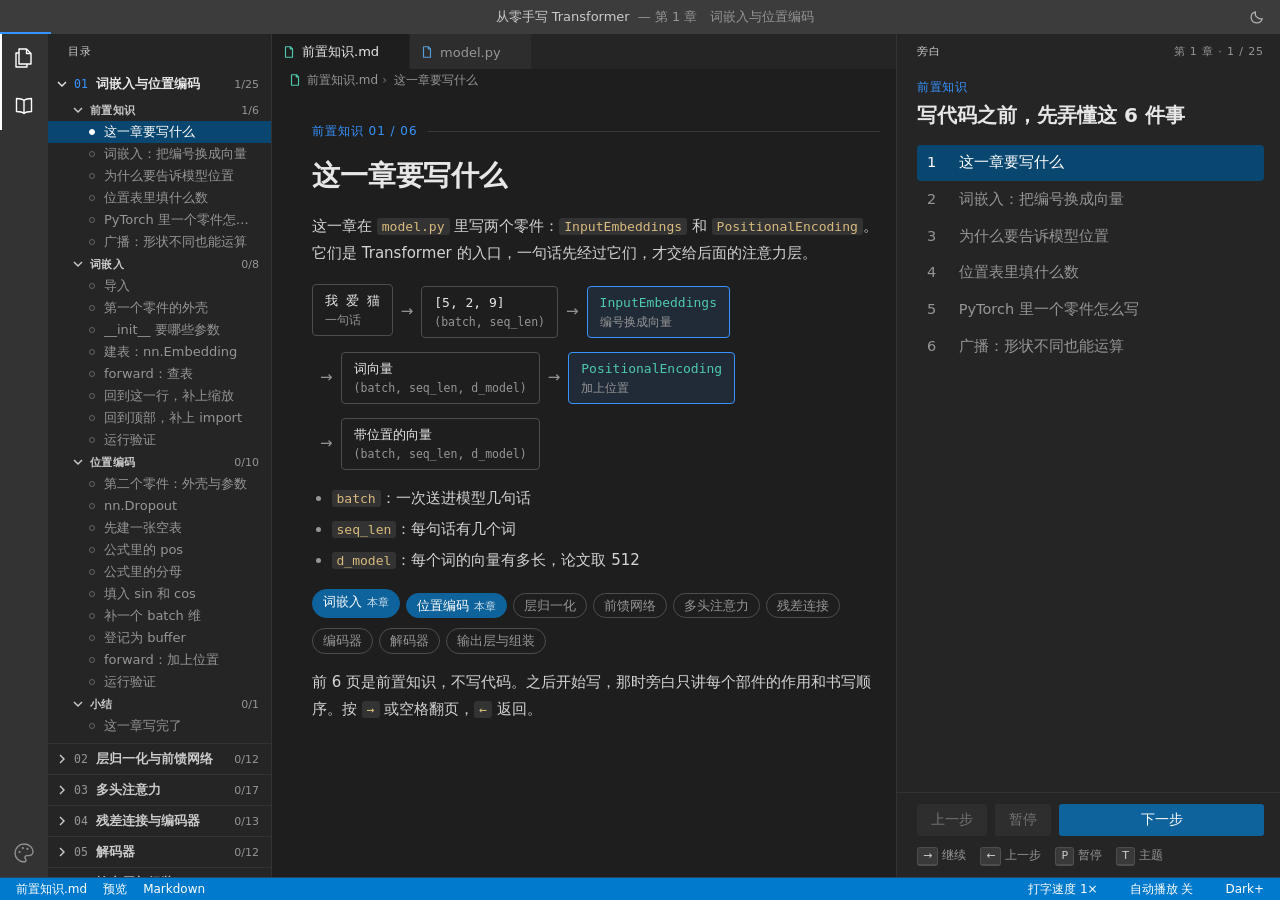
==== commit fc0b8ce7: "Finish the Transformer course (chapters 2-6) and record the roadmap - Chapters 2-6: layer norm and f" ====
--- a/index.html
+++ b/index.html
@@ -110,7 +110,13 @@
 
 <script src="js/highlight.js"></script>
 <script src="js/engine.js"></script>
+<script src="lessons/00-kit.js"></script>
 <script src="lessons/01-embeddings.js"></script>
+<script src="lessons/02-norm-ffn.js"></script>
+<script src="lessons/03-attention.js"></script>
+<script src="lessons/04-encoder.js"></script>
+<script src="lessons/05-decoder.js"></script>
+<script src="lessons/06-assemble.js"></script>
 <script src="js/player.js"></script>
 </body>
 </html>
--- a/css/style.css
+++ b/css/style.css
@@ -340,24 +340,43 @@
   padding: 0;
 }
 
+/* 目录分三层：章 › 小节 › 页。章和小节都可以折叠，前面的箭头跟着转 */
+.outline-chapter,
 .outline-section {
   display: flex;
   align-items: center;
   gap: 4px;
   width: 100%;
+  text-align: left;
+}
+
+.outline-chapter {
+  height: 30px;
+  padding: 0 12px 0 6px;
+  color: var(--fg);
+  font-size: 12.5px;
+  font-weight: 600;
+}
+
+.outline-chapter.is-current {
+  color: var(--strong);
+}
+
+.outline-section {
   height: 22px;
-  padding: 0 12px 0 6px;
-  color: var(--strong);
+  padding: 0 12px 0 22px;
+  color: var(--fg);
   font-size: 11px;
   font-weight: 700;
   letter-spacing: 0.04em;
-  text-align: left;
-}
-
+}
+
+.outline-chapter:hover,
 .outline-section:hover {
   background: var(--hover);
 }
 
+.outline-chapter::before,
 .outline-section::before {
   content: '';
   flex: none;
@@ -369,13 +388,39 @@
   transition: transform 0.15s ease;
 }
 
+.outline-chapter[aria-expanded='false']::before,
 .outline-section[aria-expanded='false']::before {
   transform: rotate(-90deg);
 }
 
+/* 章号：等宽数字，当前章用强调色 */
+.outline-num {
+  flex: none;
+  margin-right: 4px;
+  color: var(--muted);
+  font-family: var(--font-code);
+  font-size: 11.5px;
+  font-weight: 500;
+  font-variant-numeric: tabular-nums;
+}
+
+.outline-chapter.is-current .outline-num {
+  color: var(--accent);
+}
+
+.outline-name {
+  min-width: 0;
+  overflow: hidden;
+  text-overflow: ellipsis;
+  white-space: nowrap;
+}
+
 .outline-count {
+  flex: none;
   margin-left: auto;
-  color: var(--muted);
+  padding-left: 8px;
+  color: var(--muted);
+  font-size: 11px;
   font-weight: 400;
   font-variant-numeric: tabular-nums;
   letter-spacing: 0;
@@ -383,6 +428,10 @@
 
 .outline > li + li {
   border-top: 1px solid var(--rule);
+}
+
+.outline > li > ol {
+  padding-bottom: 6px;
 }
 
 .outline-step {
@@ -390,7 +439,7 @@
   display: block;
   width: 100%;
   text-align: left;
-  padding: 0 12px 0 40px;
+  padding: 0 12px 0 56px;
   color: var(--muted);
   line-height: 22px;
   white-space: nowrap;
@@ -402,7 +451,7 @@
 .outline-step::before {
   content: '';
   position: absolute;
-  left: 25px;
+  left: 41px;
   top: 8px;
   width: 6px;
   height: 6px;
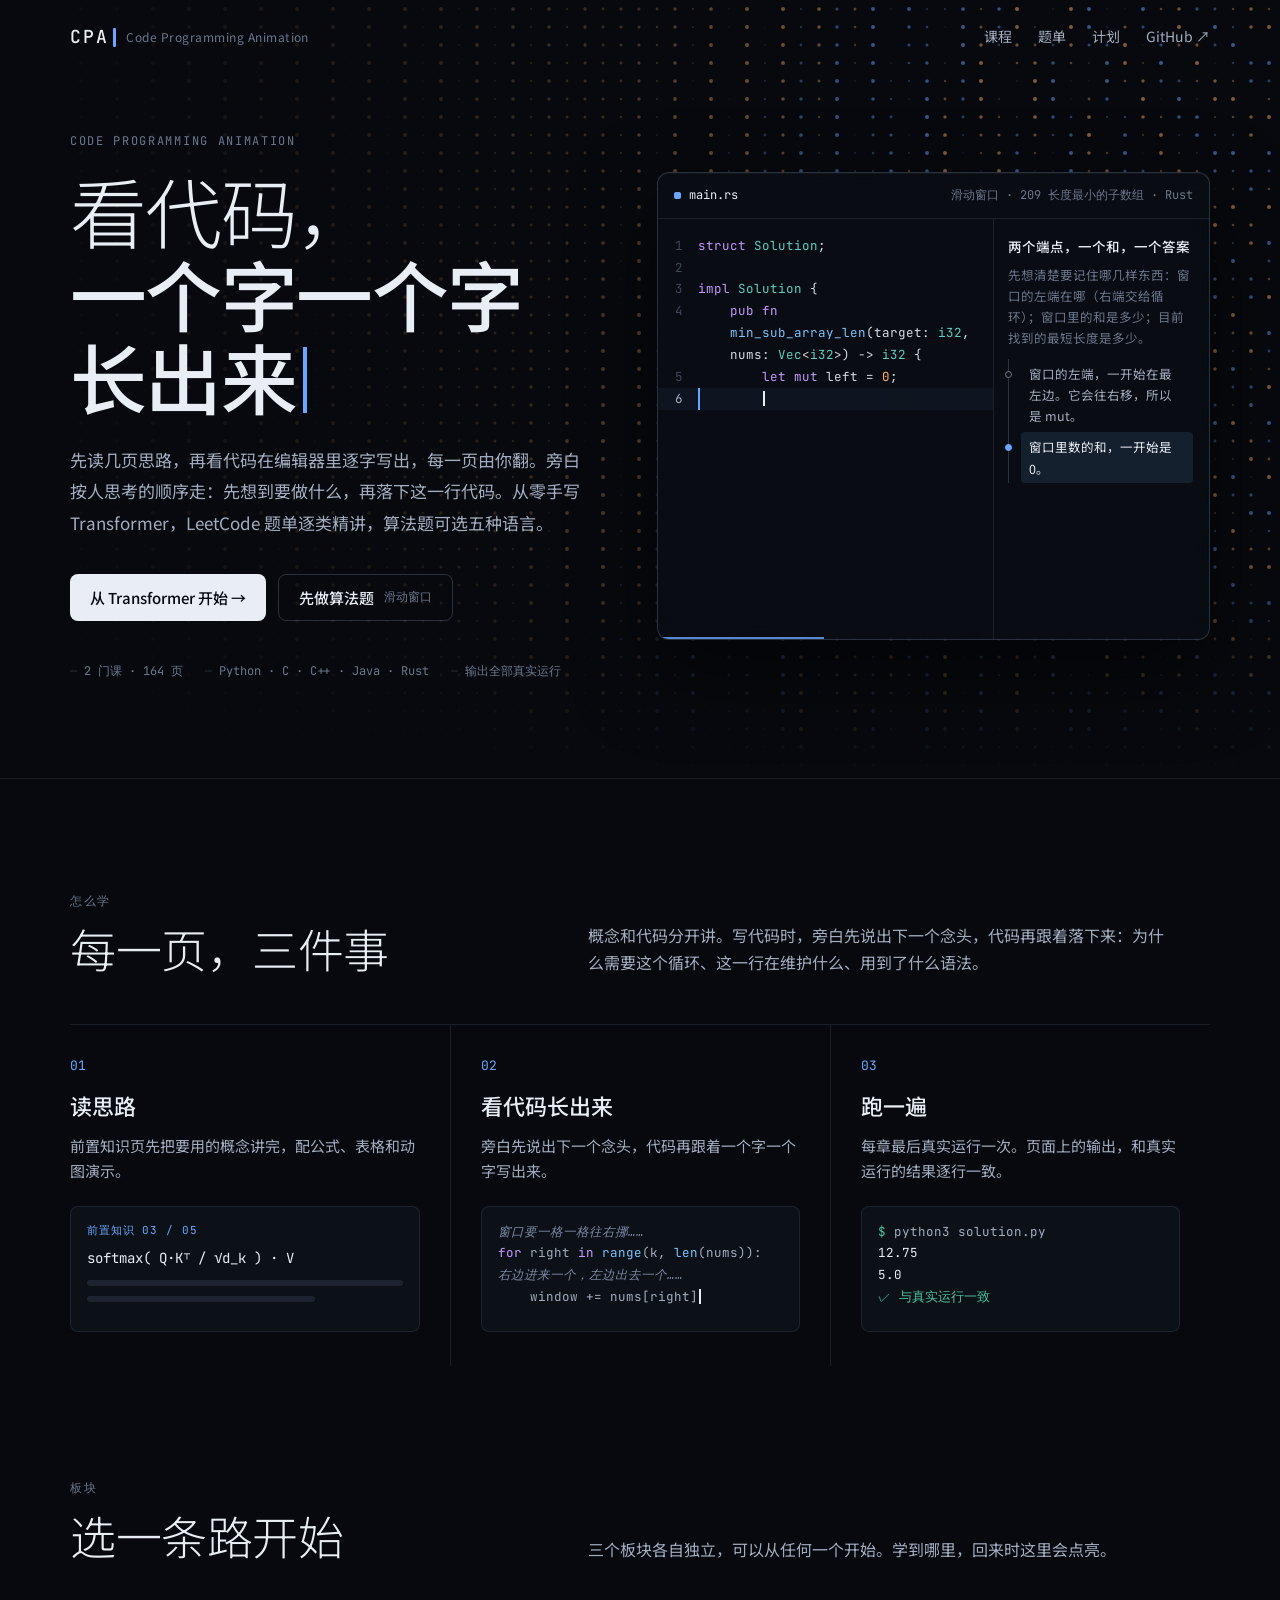
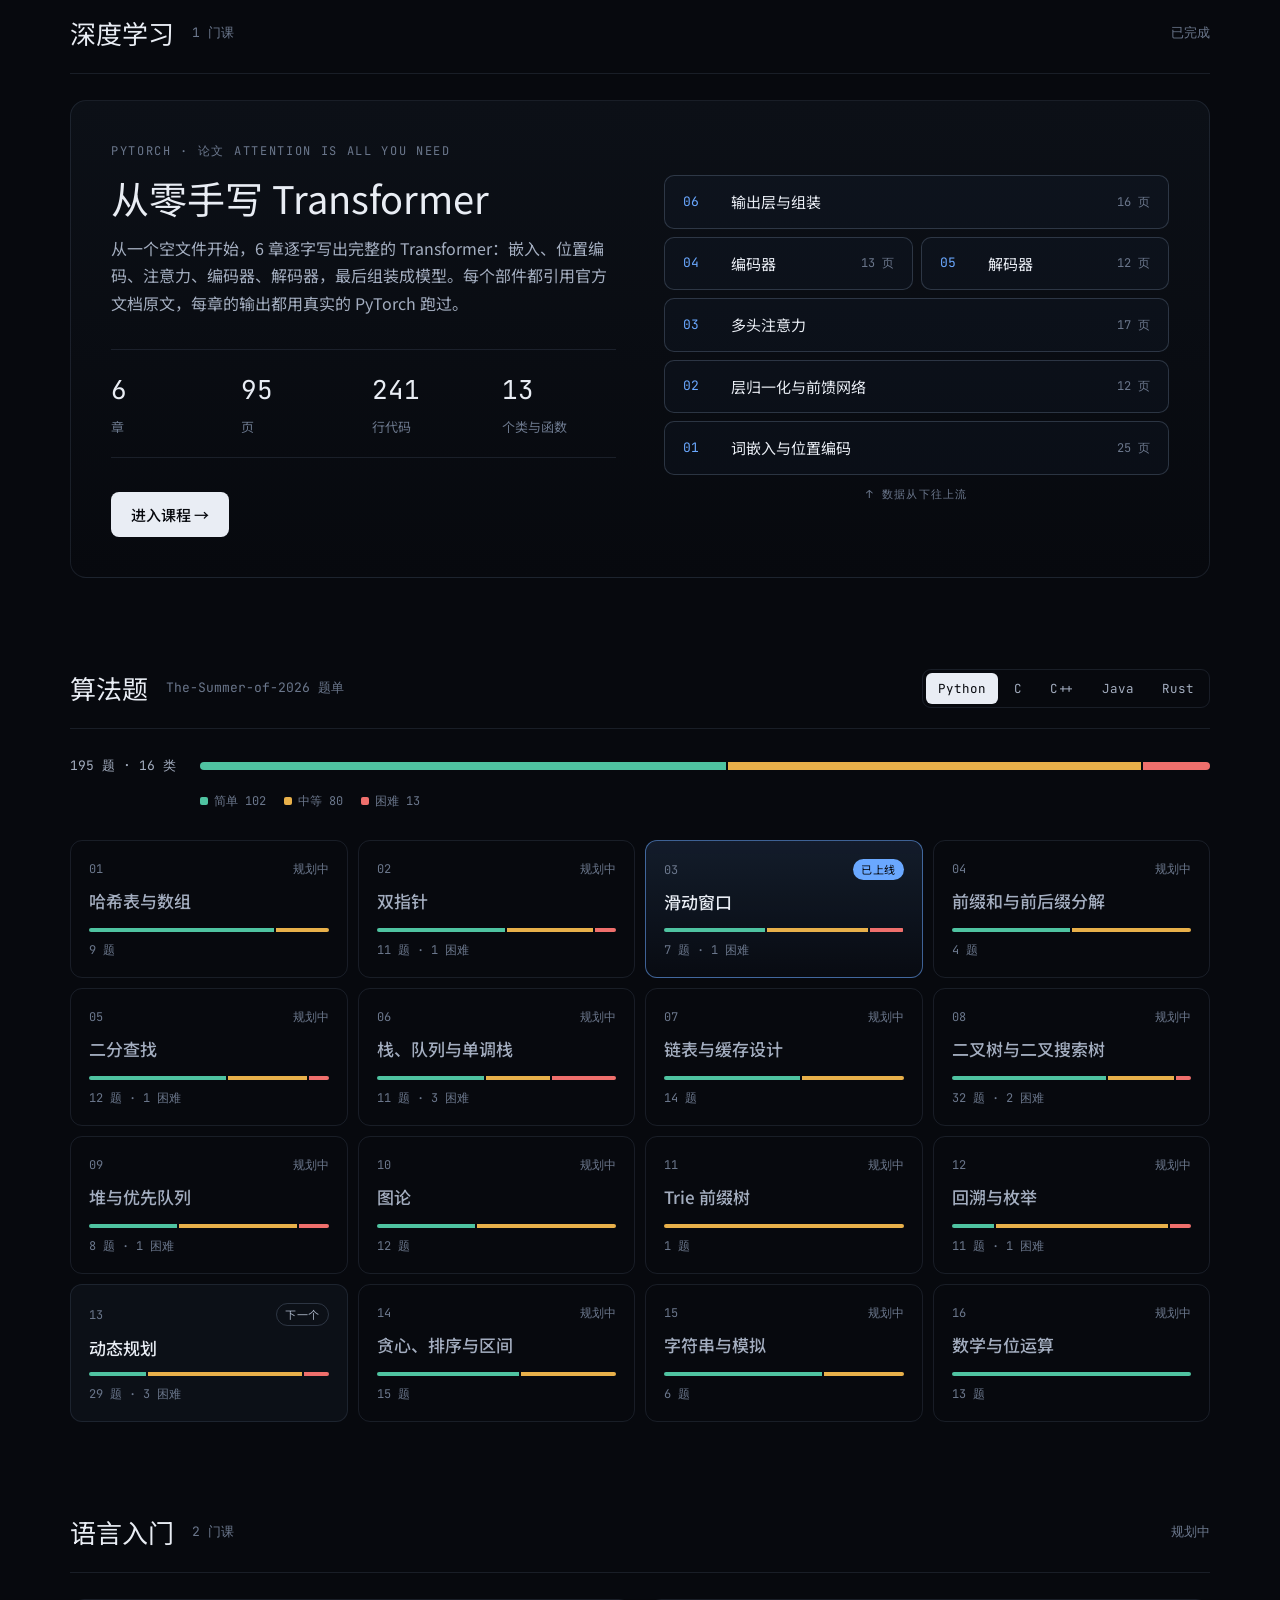
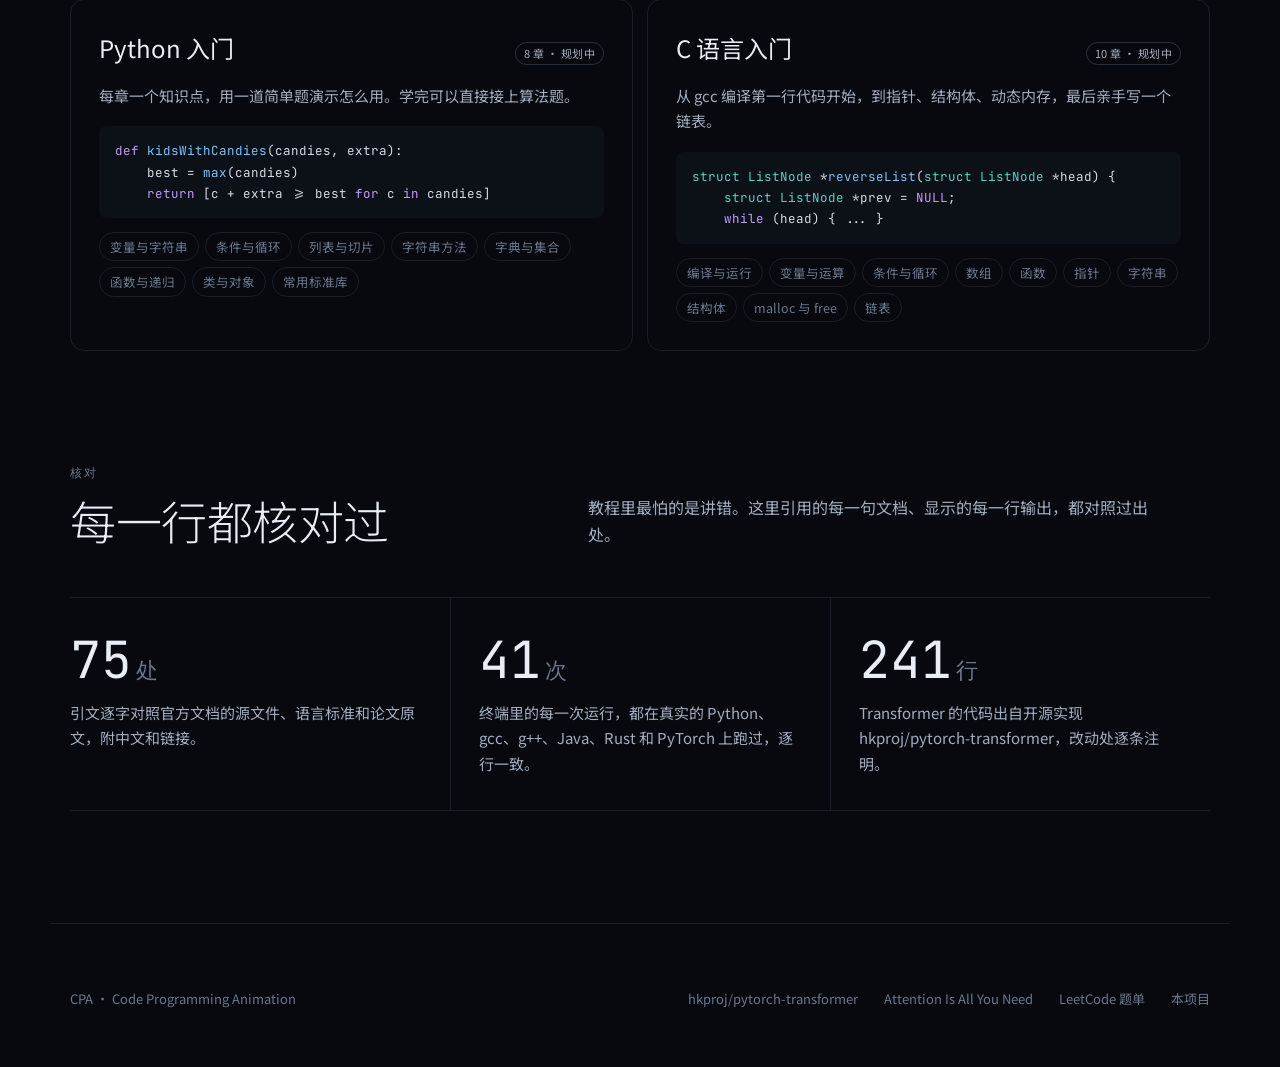
==== commit cc3b270a: "Rebuild as CPA: showroom and editor, sliding-window course in five languages - Two interfaces: a fix" ====
--- a/index.html
+++ b/index.html
@@ -3,18 +3,29 @@
 <head>
 <meta charset="utf-8">
 <meta name="viewport" content="width=device-width, initial-scale=1, viewport-fit=cover">
-<title>从零手写 Transformer</title>
+<title>CPA · Code Programming Animation</title>
+<link rel="preconnect" href="https://fonts.googleapis.com">
+<link rel="preconnect" href="https://fonts.gstatic.com" crossorigin>
+<link rel="stylesheet" href="https://fonts.googleapis.com/css2?family=JetBrains+Mono:wght@400;500&family=Noto+Sans+SC:wght@300;400;500;700&display=swap">
 <link rel="stylesheet" href="css/style.css">
+<link rel="stylesheet" href="css/viz.css">
+<link rel="stylesheet" href="css/site.css">
 </head>
 <body>
 <script src="js/themes.js"></script>
-<div class="app" id="app">
+
+<!-- 展厅：首页和课程页，由 js/site.js 生成 -->
+<div class="site" id="site" hidden></div>
+
+<!-- 工作间：编辑器 -->
+<div class="app" id="app" hidden>
   <header class="titlebar">
     <button class="tb-btn tb-menu" id="btn-outline" type="button" aria-label="目录" aria-expanded="false" aria-controls="sidebar">
       <svg viewBox="0 0 16 16" width="16" height="16" fill="none" stroke="currentColor" stroke-width="1.3" stroke-linecap="round" aria-hidden="true"><path d="M2.5 4h11M2.5 8h11M2.5 12h11"/></svg>
     </button>
+    <a class="tb-home" id="btn-course" href="#" aria-label="返回课程页"><span class="tb-logo">CPA</span><span class="tb-back">← 课程</span></a>
     <div class="title">
-      <span class="title-name">从零手写 Transformer</span>
+      <span class="title-name" id="course-name"></span>
       <span class="title-sub" id="chapter-name"></span>
     </div>
     <div class="tb-actions">
@@ -30,20 +41,23 @@
   </header>
 
   <div class="activity">
+    <a class="activity-btn" id="btn-home" href="#home" aria-label="回到首页">
+      <svg viewBox="0 0 24 24" width="22" height="22" fill="none" stroke="currentColor" stroke-width="1.4" stroke-linejoin="round" aria-hidden="true"><path d="M4 10.5 12 4l8 6.5V20h-5v-6H9v6H4z"/></svg>
+    </a>
     <button class="activity-btn" id="btn-explorer" type="button" aria-label="显示或隐藏目录" aria-pressed="true">
       <svg viewBox="0 0 24 24" width="24" height="24" fill="none" stroke="currentColor" stroke-width="1.4" stroke-linejoin="round" aria-hidden="true"><path d="M14.5 3H7v15h12V7.5L14.5 3z"/><path d="M14.5 3v4.5H19"/><path d="M7 7H4v14h11v-3"/></svg>
     </button>
     <button class="activity-btn" id="btn-notes" type="button" aria-label="打开前置知识" aria-pressed="false">
-      <svg viewBox="0 0 24 24" width="24" height="24" fill="none" stroke="currentColor" stroke-width="1.4" stroke-linejoin="round" aria-hidden="true"><path d="M12 6.5C10.4 5 8 4.5 4.5 4.5v13c3.5 0 5.9.5 7.5 2 1.6-1.5 4-2 7.5-2v-13C16 4.5 13.600 5 12 6.500z"/><path d="M12 6.500v13"/></svg>
+      <svg viewBox="0 0 24 24" width="24" height="24" fill="none" stroke="currentColor" stroke-width="1.4" stroke-linejoin="round" aria-hidden="true"><path d="M12 6.5C10.4 5 8 4.5 4.5 4.5v13c3.5 0 5.9.5 7.5 2 1.6-1.5 4-2 7.5-2v-13C16 4.5 13.6 5 12 6.5z"/><path d="M12 6.5v13"/></svg>
     </button>
     <span class="activity-gap"></span>
     <button class="activity-btn" id="btn-theme" type="button" aria-label="选择颜色主题">
-      <svg viewBox="0 0 24 24" width="24" height="24" fill="none" stroke="currentColor" stroke-width="1.4" stroke-linejoin="round" aria-hidden="true"><path d="M12 3a9 9 0 1 0 0 18c1.5 0 2-.9 2-1.700 0-1.300-1.100-1.600-1.100-2.900 0-1 .9-1.800 2-1.800H17a4 4 0 0 0 4-4C21 6.400 17 3 12 3z"/><circle cx="7.600" cy="11" r="1.100" fill="currentColor" stroke="none"/><circle cx="10.800" cy="7.100" r="1.100" fill="currentColor" stroke="none"/><circle cx="15.400" cy="7.800" r="1.100" fill="currentColor" stroke="none"/></svg>
+      <svg viewBox="0 0 24 24" width="24" height="24" fill="none" stroke="currentColor" stroke-width="1.4" stroke-linejoin="round" aria-hidden="true"><path d="M12 3a9 9 0 1 0 0 18c1.5 0 2-.9 2-1.7 0-1.3-1.1-1.6-1.1-2.9 0-1 .9-1.8 2-1.8H17a4 4 0 0 0 4-4C21 6.4 17 3 12 3z"/><circle cx="7.6" cy="11" r="1.1" fill="currentColor" stroke="none"/><circle cx="10.8" cy="7.1" r="1.1" fill="currentColor" stroke="none"/><circle cx="15.4" cy="7.8" r="1.1" fill="currentColor" stroke="none"/></svg>
     </button>
   </div>
 
   <nav class="sidebar" id="sidebar" aria-label="目录">
-    <div class="side-label">目录</div>
+    <div class="side-label" id="side-label">目录</div>
     <ol class="outline" id="outline"></ol>
   </nav>
   <button class="scrim" id="scrim" type="button" aria-label="关闭目录" tabindex="-1"></button>
@@ -60,6 +74,7 @@
       <div class="term-head"><span>问题</span><span>输出</span><span class="is-on">终端</span></div>
       <div class="term-body" id="term-body"></div>
     </section>
+
   </main>
 
   <aside class="narr" aria-label="旁白">
@@ -68,6 +83,8 @@
       <div class="narr-eyebrow" id="narr-section"></div>
       <h1 class="narr-title" id="narr-title"></h1>
       <div class="narr-body" id="narr-body"></div>
+      <ol class="thoughts" id="thoughts" aria-label="思路" hidden></ol>
+      <section class="refs" id="refs" hidden></section>
     </div>
     <div class="narr-foot">
       <ol class="phases" id="phases" aria-label="这一页的进度">
@@ -89,34 +106,50 @@
     <span id="status-pos"></span>
     <span class="status-desktop" id="status-lang"></span>
     <span class="status-spacer"></span>
+    <button class="status-btn" id="btn-lang" type="button" aria-label="选择编程语言" hidden></button>
     <button class="status-btn" id="btn-speed" type="button"></button>
     <button class="status-btn" id="btn-auto" type="button" aria-pressed="false"></button>
     <button class="status-btn" id="btn-theme-name" type="button" aria-label="选择颜色主题"></button>
   </footer>
 
-  <div class="quick" id="quick" role="dialog" aria-label="选择颜色主题" hidden>
+  <div class="quick" id="quick" role="dialog" aria-label="快速选择" hidden>
     <div class="quick-head">
-      <span class="quick-title">颜色主题</span>
+      <span class="quick-title" id="quick-title">颜色主题</span>
       <div class="seg" id="quick-mode" role="group" aria-label="亮暗">
         <button type="button" data-mode="dark">深色</button>
         <button type="button" data-mode="light">浅色</button>
         <button type="button" data-mode="auto">跟随系统</button>
       </div>
     </div>
-    <ul class="quick-list" id="quick-list" role="listbox" aria-label="风格"></ul>
-    <div class="quick-foot"><span><kbd>↑</kbd><kbd>↓</kbd>换风格</span><span><kbd>←</kbd><kbd>→</kbd>换亮暗</span><span><kbd>Enter</kbd>确定</span><span><kbd>Esc</kbd>取消</span></div>
+    <ul class="quick-list" id="quick-list" role="listbox" aria-label="选项"></ul>
+    <div class="quick-foot" id="quick-foot"></div>
   </div>
 </div>
 
+<script src="js/catalog.js"></script>
+<script src="js/store.js"></script>
 <script src="js/highlight.js"></script>
 <script src="js/engine.js"></script>
-<script src="lessons/00-kit.js"></script>
-<script src="lessons/01-embeddings.js"></script>
-<script src="lessons/02-norm-ffn.js"></script>
-<script src="lessons/03-attention.js"></script>
-<script src="lessons/04-encoder.js"></script>
-<script src="lessons/05-decoder.js"></script>
-<script src="lessons/06-assemble.js"></script>
+<script src="js/viz.js"></script>
+<script src="lessons/kit.js"></script>
+<script src="lessons/transformer/00-course.js"></script>
+<script src="lessons/transformer/01-embeddings.js"></script>
+<script src="lessons/transformer/02-norm-ffn.js"></script>
+<script src="lessons/transformer/03-attention.js"></script>
+<script src="lessons/transformer/04-encoder.js"></script>
+<script src="lessons/transformer/05-decoder.js"></script>
+<script src="lessons/transformer/06-assemble.js"></script>
+<script src="lessons/sliding-window/00-course.js"></script>
+<script src="lessons/sliding-window/01-concept.js"></script>
+<script src="lessons/sliding-window/02-p643.js"></script>
+<script src="lessons/sliding-window/03-p1876.js"></script>
+<script src="lessons/sliding-window/04-p219.js"></script>
+<script src="lessons/sliding-window/05-p209.js"></script>
+<script src="lessons/sliding-window/06-p3.js"></script>
+<script src="lessons/sliding-window/07-p438.js"></script>
+<script src="lessons/sliding-window/08-p76.js"></script>
 <script src="js/player.js"></script>
+<script src="js/site.js"></script>
+<script src="js/main.js"></script>
 </body>
 </html>
--- a/css/style.css
+++ b/css/style.css
@@ -209,8 +209,6 @@
   gap: 8px;
   min-width: 0;
   flex: 1;
-  /* 两侧按钮宽度不同，补一点让标题看起来居中 */
-  padding-left: 60px;
 }
 
 .title-name {
@@ -491,6 +489,7 @@
 
 .editor {
   grid-area: editor;
+  position: relative;
   display: flex;
   flex-direction: column;
   min-width: 0;
@@ -539,9 +538,11 @@
   color: var(--s-kw2);
 }
 
-.file-icon.is-md {
-  color: var(--s-cls);
-}
+.file-icon.is-md { color: var(--s-cls); }
+.file-icon.is-c { color: var(--s-cls); }
+.file-icon.is-cpp { color: var(--s-kw); }
+.file-icon.is-java { color: var(--s-str); }
+.file-icon.is-rust { color: var(--warm); }
 
 /* 标签页右边的圆点：这个文件正在被修改（还没「保存」） */
 .tab-dot {
@@ -1834,3 +1835,193 @@
     transition: none !important;
   }
 }
+
+/* =====================================================================
+ * 以下是 CPA 改版后新增的部分：返回按钮、旁白模式、注释块、浮动工具条、逐行说明
+ * ===================================================================== */
+
+/* 标题栏左侧：CPA 标志，点了回到课程页 */
+.tb-home {
+  display: flex;
+  align-items: center;
+  gap: 8px;
+  padding: 3px 8px 3px 4px;
+  border-radius: 5px;
+  color: inherit;
+  text-decoration: none;
+  white-space: nowrap;
+}
+
+.tb-home:hover {
+  background: color-mix(in srgb, var(--titlebar-fg) 13%, transparent);
+  text-decoration: none;
+}
+
+.tb-logo {
+  padding: 0 6px;
+  border-radius: 3px;
+  background: var(--accent);
+  color: var(--btn-fg);
+  font-family: var(--font-code);
+  font-size: 11px;
+  font-weight: 700;
+  letter-spacing: 0.08em;
+  line-height: 18px;
+}
+
+.tb-back {
+  opacity: 0.7;
+  font-size: 12px;
+}
+
+.title-name {
+  font-weight: 600;
+}
+
+.activity-btn {
+  text-decoration: none;
+}
+
+a.activity-btn:hover {
+  text-decoration: none;
+}
+
+/* ------------------------------------------------- 旁白里的思路流 */
+
+/* 每写一行代码之前出现的念头：一条接一条往下排，正在写的那一条高亮 */
+.thoughts {
+  position: relative;
+  display: flex;
+  flex-direction: column;
+  gap: 2px;
+  margin: 16px 0 0;
+  padding: 0 0 0 14px;
+  list-style: none;
+}
+
+/* 左边一条细线，把念头串成一条思路 */
+.thoughts::before {
+  content: '';
+  position: absolute;
+  left: 3px;
+  top: 10px;
+  bottom: 10px;
+  width: 1px;
+  background: var(--rule-strong);
+}
+
+.thought {
+  position: relative;
+  padding: 6px 10px 7px;
+  border-radius: 5px;
+  color: var(--fg);
+  font-size: 14.5px;
+  line-height: 1.75;
+  animation: rise 0.3s ease-out both;
+  transition: background-color 0.25s ease, color 0.25s ease;
+}
+
+.thought::before {
+  content: '';
+  position: absolute;
+  left: -14px;
+  top: 15px;
+  width: 7px;
+  height: 7px;
+  border-radius: 50%;
+  border: 1px solid var(--muted);
+  background: var(--side);
+}
+
+.thought p {
+  margin: 0;
+}
+
+.thought-ln {
+  display: none;
+  margin-top: 2px;
+  color: var(--muted);
+  font-family: var(--font-code);
+  font-size: 11px;
+}
+
+.thought:hover {
+  background: var(--hover);
+}
+
+.thought:hover .thought-ln,
+.thought.is-now .thought-ln {
+  display: block;
+}
+
+.thought.is-now {
+  background: var(--active);
+  color: var(--active-fg);
+}
+
+.thought.is-now::before {
+  border-color: var(--accent);
+  background: var(--accent);
+}
+
+.thought.is-now .thought-ln {
+  color: inherit;
+  opacity: 0.75;
+}
+
+.thought code {
+  padding: 0.05em 0.35em;
+  border-radius: 3px;
+  background: var(--chip);
+  color: var(--inline);
+  font-family: var(--font-code);
+  font-size: 0.87em;
+}
+
+.thought.is-now code {
+  color: inherit;
+}
+
+/* 编辑器里，正在写的那一行和鼠标指着的念头所在的行 */
+.line.is-thought .lc,
+.line.is-hover .lc {
+  border-left-color: var(--accent);
+}
+
+.line.is-hover .lc {
+  background: color-mix(in srgb, var(--accent) 12%, transparent);
+}
+
+/* 这一步用到的文档，放在思路之后 */
+.refs {
+  display: flex;
+  flex-direction: column;
+  gap: 10px;
+  margin-top: 22px;
+  padding-top: 14px;
+  border-top: 1px solid var(--rule);
+}
+
+.refs .ref {
+  margin: 0;
+}
+
+.refs-head {
+  margin: 0;
+  color: var(--muted);
+  font-size: 11px;
+  font-weight: 600;
+  letter-spacing: 0.08em;
+}
+
+@media (max-width: 1120px) {
+  .tb-back {
+    display: none;
+  }
+}
+
+@media (max-width: 720px) {
+  .title-sub {
+    display: none;
+  }
+}
--- a/css/viz.css
+++ b/css/viz.css
@@ -0,0 +1,272 @@
+/*
+ * 图形演示的外观。编辑器和展厅都会用到：颜色取 --viz-* 变量，
+ * 默认指向编辑器主题的颜色，展厅里另外覆盖。
+ */
+.viz {
+  --viz-fg: var(--fg, #cccccc);
+  --viz-strong: var(--strong, #e7e7e7);
+  --viz-muted: var(--muted, #969696);
+  --viz-rule: var(--rule-strong, #454545);
+  --viz-bg: var(--ed, #1e1e1e);
+  --viz-cell: var(--side, #252526);
+  --viz-accent: var(--accent, #3794ff);
+  --viz-in: var(--added, #2ea043);
+  --viz-out: var(--muted, #969696);
+  --viz-hit: var(--s-str, #ce9178);
+  --viz-font: var(--font-code, ui-monospace, Menlo, Consolas, monospace);
+  --cell: min(46px, calc((100cqw - 2px) / var(--n)));
+
+  margin: 0;
+  container-type: inline-size;
+  border: 1px solid var(--viz-rule);
+  border-radius: 6px;
+  background: var(--viz-bg);
+  color: var(--viz-fg);
+  font-size: 13px;
+  line-height: 1.6;
+}
+
+.viz-head {
+  display: flex;
+  justify-content: space-between;
+  gap: 12px;
+  padding: 8px 12px;
+  border-bottom: 1px solid var(--viz-rule);
+  color: var(--viz-muted);
+  font-size: 12px;
+}
+
+.viz-title {
+  color: var(--viz-strong);
+  font-weight: 600;
+}
+
+.viz-count {
+  font-family: var(--viz-font);
+  font-variant-numeric: tabular-nums;
+}
+
+.viz-body {
+  display: flex;
+  flex-wrap: wrap;
+  align-items: flex-start;
+  gap: 14px 22px;
+  padding: 18px 14px 6px;
+}
+
+.viz-stage {
+  flex: 1 1 auto;
+  min-width: 0;
+  container-type: inline-size;
+}
+
+.viz-row,
+.viz-idx,
+.viz-ptrs {
+  position: relative;
+  display: grid;
+  grid-template-columns: repeat(var(--n), var(--cell));
+}
+
+.viz-cell {
+  display: grid;
+  place-items: center;
+  height: var(--cell);
+  margin: 0 -1px 0 0;
+  border: 1px solid var(--viz-rule);
+  background: var(--viz-cell);
+  color: var(--viz-strong);
+  font-family: var(--viz-font);
+  font-size: calc(var(--cell) * 0.36);
+  font-variant-numeric: tabular-nums;
+  transition: background-color 0.3s ease, color 0.3s ease, opacity 0.3s ease;
+}
+
+.viz-cell.is-empty {
+  opacity: 0;
+}
+
+.viz-cell.is-win {
+  background: color-mix(in srgb, var(--viz-accent) 16%, var(--viz-cell));
+}
+
+.viz-cell.is-in {
+  background: color-mix(in srgb, var(--viz-in) 34%, var(--viz-cell));
+}
+
+.viz-cell.is-out {
+  color: var(--viz-out);
+  text-decoration: line-through;
+}
+
+.viz-cell.is-hit {
+  background: color-mix(in srgb, var(--viz-hit) 36%, var(--viz-cell));
+}
+
+.viz-cell.is-ok {
+  box-shadow: inset 0 -3px 0 var(--viz-in);
+}
+
+/* 窗口：一个盖在格子上的框，左端和宽度随帧变化，滑动由过渡完成 */
+.viz-win {
+  position: absolute;
+  z-index: 1;
+  top: -5px;
+  bottom: -5px;
+  left: calc(var(--l, 0) * var(--cell) - 3px);
+  width: calc(var(--w, 0) * var(--cell) + 5px);
+  border: 2px solid var(--viz-accent);
+  border-radius: 6px;
+  pointer-events: none;
+  transition: left 0.45s cubic-bezier(0.3, 0.7, 0.3, 1), width 0.45s cubic-bezier(0.3, 0.7, 0.3, 1), opacity 0.3s ease;
+}
+
+.viz-win.is-hidden {
+  opacity: 0;
+}
+
+.viz-idx {
+  margin-top: 4px;
+  color: var(--viz-muted);
+  font-family: var(--viz-font);
+  font-size: 10.5px;
+  text-align: center;
+}
+
+.viz-ptrs {
+  display: block;
+  height: calc(var(--rows, 1) * 32px + 2px);
+}
+
+.viz-ptr {
+  position: absolute;
+  top: calc(var(--row) * 32px + 2px);
+  left: calc((var(--i) + 0.5) * var(--cell));
+  display: flex;
+  flex-direction: column;
+  align-items: center;
+  transform: translateX(-50%);
+  color: var(--viz-accent);
+  font-size: 10px;
+  line-height: 1.1;
+  transition: left 0.45s cubic-bezier(0.3, 0.7, 0.3, 1), top 0.3s ease;
+}
+
+.viz-ptr b {
+  margin-top: 2px;
+  font-family: var(--viz-font);
+  font-size: 11.5px;
+  font-weight: 600;
+  white-space: nowrap;
+}
+
+.viz-vars {
+  display: grid;
+  grid-template-columns: auto auto;
+  gap: 4px 12px;
+  margin: 0;
+  padding: 2px 0;
+  font-family: var(--viz-font);
+  font-size: 12.5px;
+}
+
+.viz-vars div {
+  display: contents;
+}
+
+.viz-vars dt {
+  color: var(--viz-muted);
+}
+
+.viz-vars dd {
+  margin: 0;
+  color: var(--viz-strong);
+  font-variant-numeric: tabular-nums;
+}
+
+.viz-note {
+  min-height: 3.2em;
+  margin: 0;
+  padding: 4px 14px 10px;
+  color: var(--viz-fg);
+}
+
+.viz-note code {
+  font-family: var(--viz-font);
+  font-size: 0.92em;
+}
+
+.viz-ctrl {
+  display: flex;
+  align-items: center;
+  gap: 6px;
+  padding: 8px 12px;
+  border-top: 1px solid var(--viz-rule);
+}
+
+.viz-ctrl button {
+  min-width: 30px;
+  padding: 3px 8px;
+  border-radius: 3px;
+  background: color-mix(in srgb, var(--viz-fg) 10%, transparent);
+  color: var(--viz-strong);
+  font-size: 12px;
+}
+
+.viz-ctrl button:hover:not(:disabled) {
+  background: color-mix(in srgb, var(--viz-fg) 18%, transparent);
+}
+
+.viz-ctrl button:disabled {
+  opacity: 0.35;
+  cursor: default;
+}
+
+.viz-ctrl .viz-play {
+  min-width: 52px;
+}
+
+.viz-bar {
+  flex: 1;
+  height: 3px;
+  margin-left: 6px;
+  border-radius: 2px;
+  background: color-mix(in srgb, var(--viz-fg) 14%, transparent);
+  overflow: hidden;
+}
+
+.viz-bar i {
+  display: block;
+  height: 100%;
+  background: var(--viz-accent);
+  transition: width 0.3s ease;
+}
+
+/* 旁白里的小图：格子小一些，变量放到下面 */
+.viz-small {
+  --cell: min(34px, calc((100cqw - 2px) / var(--n)));
+  font-size: 12.5px;
+}
+
+.viz-small .viz-body {
+  padding: 14px 10px 4px;
+}
+
+.viz-small .viz-vars {
+  flex-basis: 100%;
+  grid-template-columns: repeat(auto-fill, minmax(90px, auto));
+}
+
+.viz-small .viz-vars div {
+  display: flex;
+  gap: 6px;
+}
+
+@media (prefers-reduced-motion: reduce) {
+  .viz-win,
+  .viz-ptr,
+  .viz-cell,
+  .viz-bar i {
+    transition: none;
+  }
+}
--- a/css/site.css
+++ b/css/site.css
@@ -0,0 +1,1418 @@
+/*
+ * 展厅：首页和课程页。
+ * 只有一套深色，刻意不跟随系统和编辑器主题：展厅是一个固定的视觉世界，进入编辑器后才由读者选择主题。
+ * 布局：首屏左文右样片，背景是按位置编码公式实时计算的点阵；之后依次是「怎么学」「板块」「核对」。
+ * 课程页：标题区 + 章节时间线。
+ * 所有规则都限定在 .site 里；类名和编辑器重名的地方加了 s- 前缀。
+ */
+html.in-site {
+  height: auto;
+  color-scheme: dark !important;
+  background: #07090e;
+}
+
+html.in-site body {
+  height: auto;
+  overflow: visible;
+  overflow-x: hidden;
+  background: #07090e;
+}
+
+.site {
+  --ink: #07090e;          /* 页面底色，带一点蓝 */
+  --ink-2: #0c1017;        /* 抬起的面 */
+  --ink-3: #121822;        /* 悬停 */
+  --line: rgba(150, 170, 205, 0.13);
+  --line-2: rgba(150, 170, 205, 0.24);
+  --text: #e9edf4;
+  --text-2: #a3adbf;
+  --text-3: #6b778c;
+  --cool: #6aa8ff;         /* 主强调色：位置编码的负值 */
+  --warm: #ffb36b;         /* 只用在背景波纹和代码数字：位置编码的正值 */
+  --easy: #4fc3a1;
+  --medium: #e8b04a;
+  --hard: #ef6f6c;
+  --code-kw: #c49bff;
+  --code-fn: #7cc4ff;
+  --code-str: #9fd68a;
+  --code-num: #ffb36b;
+  --code-com: #7d8aa3;
+  --code-type: #5fd0c2;
+  --font-sans: 'Noto Sans SC', 'PingFang SC', 'Hiragino Sans GB', 'Microsoft YaHei', system-ui, sans-serif;
+  --font-mono: 'JetBrains Mono', ui-monospace, 'SF Mono', Menlo, Consolas, monospace;
+  --gutter-l: max(20px, env(safe-area-inset-left, 0px));
+  --gutter-r: max(20px, env(safe-area-inset-right, 0px));
+  --wrap: 1180px;
+
+  min-height: 100vh;
+  background: var(--ink);
+  color: var(--text);
+  font-family: var(--font-sans);
+  font-size: 16px;
+  line-height: 1.7;
+  -webkit-font-smoothing: antialiased;
+}
+
+.site *,
+.site *::before,
+.site *::after {
+  box-sizing: border-box;
+}
+
+.site a,
+.site a:hover {
+  color: inherit;
+  text-decoration: none;
+}
+
+.site a:focus-visible,
+.site button:focus-visible {
+  outline: 2px solid var(--cool);
+  outline-offset: 3px;
+  border-radius: 4px;
+}
+
+.site button {
+  font: inherit;
+  color: inherit;
+  background: none;
+  border: 0;
+  cursor: pointer;
+}
+
+.site h1,
+.site h2,
+.site h3,
+.site h4 {
+  margin: 0;
+}
+
+.wrap {
+  max-width: var(--wrap);
+  margin: 0 auto;
+  padding-left: var(--gutter-l);
+  padding-right: var(--gutter-r);
+}
+
+.mono {
+  font-family: var(--font-mono);
+  font-variant-numeric: tabular-nums;
+}
+
+.eyebrow {
+  font-family: var(--font-mono);
+  font-size: 12px;
+  letter-spacing: 0.14em;
+  color: var(--text-3);
+  text-transform: uppercase;
+}
+
+/* ---------------------------------------------------------------- 导航 */
+
+.nav {
+  display: flex;
+  align-items: center;
+  gap: 24px;
+  padding-block: 22px;
+}
+
+.logo {
+  display: flex;
+  align-items: center;
+  gap: 10px;
+}
+
+/* 标志：CPA 三个字母，后面一个闪烁的光标 */
+.logo b {
+  font-family: var(--font-mono);
+  font-size: 18px;
+  font-weight: 500;
+  letter-spacing: 0.12em;
+}
+
+.logo i {
+  width: 3px;
+  height: 19px;
+  margin-left: -6px;
+  border-radius: 1px;
+  background: var(--cool);
+  animation: s-blink 1.1s steps(1) infinite;
+}
+
+.logo span {
+  color: var(--text-3);
+  font-size: 12px;
+  letter-spacing: 0.04em;
+}
+
+.nav-links {
+  display: flex;
+  gap: 26px;
+  margin-left: auto;
+  color: var(--text-2);
+  font-size: 14px;
+}
+
+.nav-links a:hover {
+  color: var(--text);
+}
+
+@keyframes s-blink {
+  50% {
+    opacity: 0;
+  }
+}
+
+/* ------------------------------------------------------------------ 首屏 */
+
+.hero {
+  position: relative;
+  isolation: isolate;
+  border-bottom: 1px solid var(--line);
+}
+
+/* 背景波纹：越往左越淡，让文字区安静 */
+.hero canvas {
+  position: absolute;
+  inset: 0;
+  width: 100%;
+  height: 100%;
+  z-index: -1;
+  -webkit-mask-image: linear-gradient(to right, transparent 0%, rgba(0, 0, 0, 0.25) 30%, #000 70%), linear-gradient(to bottom, #000 70%, transparent);
+  -webkit-mask-composite: source-in;
+  mask-image: linear-gradient(to right, transparent 0%, rgba(0, 0, 0, 0.25) 30%, #000 70%), linear-gradient(to bottom, #000 70%, transparent);
+  mask-composite: intersect;
+}
+
+.hero-grid {
+  display: grid;
+  grid-template-columns: minmax(0, 1fr) minmax(0, 1.04fr);
+  align-items: center;
+  gap: 56px;
+  padding-block: 56px 96px;
+}
+
+.hero h1 {
+  margin-top: 18px;
+  font-size: clamp(42px, 6vw, 84px);
+  font-weight: 300;
+  line-height: 1.08;
+  letter-spacing: -0.02em;
+}
+
+.hero h1 span,
+.hero h1 b {
+  display: block;
+  white-space: nowrap;
+}
+
+.hero h1 b {
+  font-weight: 500;
+}
+
+/* 标题末尾的光标 */
+.hero h1 b.end::after {
+  content: '';
+  display: inline-block;
+  width: 0.06em;
+  height: 0.86em;
+  margin-left: 0.08em;
+  vertical-align: -0.06em;
+  background: var(--cool);
+  animation: s-blink 1.1s steps(1) infinite;
+}
+
+.lede {
+  max-width: 30em;
+  margin: 26px 0 0;
+  color: var(--text-2);
+  font-size: 17px;
+  line-height: 1.85;
+}
+
+.lede abbr {
+  text-decoration: none;
+  color: var(--text);
+  font-family: var(--font-mono);
+  font-size: 0.92em;
+}
+
+.cta {
+  display: flex;
+  flex-wrap: wrap;
+  gap: 12px;
+  margin-top: 36px;
+}
+
+.s-btn {
+  display: inline-flex;
+  align-items: center;
+  gap: 10px;
+  padding: 12px 20px;
+  border-radius: 8px;
+  font-size: 15px;
+  font-weight: 500;
+  line-height: 1.4;
+  transition: background-color 0.2s ease, border-color 0.2s ease, transform 0.2s ease;
+}
+
+.site .s-btn-primary {
+  background: var(--text);
+  color: var(--ink);
+}
+
+.site .s-btn-primary:hover {
+  background: #fff;
+  transform: translateY(-1px);
+}
+
+.site .s-btn-ghost {
+  border: 1px solid var(--line-2);
+  color: var(--text);
+}
+
+.s-btn-ghost:hover {
+  border-color: var(--text-3);
+  background: rgba(255, 255, 255, 0.03);
+}
+
+.s-btn small {
+  color: var(--text-3);
+  font-family: var(--font-mono);
+  font-size: 12px;
+  font-weight: 400;
+}
+
+.s-btn-primary small {
+  color: #4a5568;
+}
+
+.hero-meta {
+  display: flex;
+  flex-wrap: wrap;
+  gap: 8px 22px;
+  margin-top: 40px;
+  color: var(--text-3);
+  font-family: var(--font-mono);
+  font-size: 12px;
+}
+
+.hero-meta span::before {
+  content: '— ';
+  color: var(--line-2);
+}
+
+/* 代码样片：首屏唯一的主动效。旁白像注释一样插在代码行之间 */
+.specimen {
+  position: relative;
+  margin: 0;
+  border: 1px solid var(--line-2);
+  border-radius: 12px;
+  background: rgba(10, 13, 19, 0.86);
+  backdrop-filter: blur(10px);
+  -webkit-backdrop-filter: blur(10px);
+  box-shadow: 0 30px 80px rgba(0, 0, 0, 0.55), inset 0 1px 0 rgba(255, 255, 255, 0.04);
+  overflow: hidden;
+  view-transition-name: specimen;
+}
+
+.spec-bar {
+  display: flex;
+  align-items: center;
+  gap: 10px;
+  padding: 12px 16px;
+  border-bottom: 1px solid var(--line);
+  font-family: var(--font-mono);
+  font-size: 12px;
+  color: var(--text-2);
+}
+
+.spec-file {
+  display: flex;
+  align-items: center;
+  gap: 8px;
+  color: var(--text);
+}
+
+.spec-file::before {
+  content: '';
+  width: 7px;
+  height: 7px;
+  border-radius: 2px;
+  background: var(--cool);
+}
+
+.spec-course {
+  margin-left: auto;
+  color: var(--text-3);
+  white-space: nowrap;
+  overflow: hidden;
+  text-overflow: ellipsis;
+}
+
+/* 样片：代码在左，思路在右，和编辑器一样 */
+.spec-body {
+  display: grid;
+  grid-template-columns: minmax(0, 1.55fr) minmax(0, 1fr);
+}
+
+.spec-say {
+  height: 420px;
+  padding: 16px 16px 16px 14px;
+  border-left: 1px solid var(--line);
+  overflow: hidden;
+  font-size: 12.5px;
+  line-height: 1.7;
+  color: var(--text-2);
+}
+
+.spec-say-title {
+  color: var(--text);
+  font-weight: 500;
+  font-size: 13.5px;
+}
+
+.spec-say-intro {
+  margin: 6px 0 10px;
+  color: var(--text-3);
+}
+
+.spec-say ol {
+  margin: 0;
+  padding: 0 0 0 12px;
+  list-style: none;
+  border-left: 1px solid var(--line-2);
+}
+
+.spec-say li {
+  position: relative;
+  padding: 4px 8px;
+  margin-bottom: 2px;
+  border-radius: 4px;
+}
+
+.spec-say li::before {
+  content: '';
+  position: absolute;
+  left: -16px;
+  top: 12px;
+  width: 7px;
+  height: 7px;
+  border-radius: 50%;
+  border: 1px solid var(--text-3);
+  background: var(--ink-2);
+}
+
+.spec-say li.is-now {
+  background: rgba(106, 168, 255, 0.12);
+  color: var(--text);
+}
+
+.spec-say li.is-now::before {
+  border-color: var(--cool);
+  background: var(--cool);
+}
+
+.spec-line.is-thought > span:last-child {
+  box-shadow: inset 2px 0 0 var(--cool);
+}
+
+.spec-code {
+  height: 420px;
+  margin: 0;
+  padding: 16px 0;
+  overflow: hidden;
+  font-family: var(--font-mono);
+  font-size: 12.5px;
+  line-height: 1.75;
+  font-variant-ligatures: none;
+  color: #d6dbe6;
+}
+
+.spec-line {
+  display: grid;
+  grid-template-columns: 3.2em minmax(0, 1fr);
+}
+
+.spec-line > span:last-child {
+  padding-right: 16px;
+  padding-left: 4ch;
+  text-indent: -4ch;
+  white-space: pre-wrap;
+  overflow-wrap: anywhere;
+}
+
+.spec-line .ln {
+  padding-right: 1.2em;
+  text-align: right;
+  color: #3f4859;
+  user-select: none;
+}
+
+.spec-line.is-cur {
+  background: rgba(106, 168, 255, 0.06);
+}
+
+.spec-line.is-cur .ln {
+  color: var(--text-2);
+}
+
+@keyframes s-rise {
+  from {
+    opacity: 0;
+    transform: translateY(4px);
+  }
+}
+
+.k { color: var(--code-kw); }
+.f { color: var(--code-fn); }
+.s { color: var(--code-str); }
+.n { color: var(--code-num); }
+.c { color: var(--code-com); }
+.t { color: var(--code-type); }
+
+.caret {
+  display: inline-block;
+  width: 2px;
+  height: 1.2em;
+  margin-left: 1px;
+  vertical-align: -0.22em;
+  background: var(--text);
+  text-indent: 0;
+}
+
+.spec-progress {
+  position: absolute;
+  left: 0;
+  bottom: 0;
+  height: 2px;
+  width: 0;
+  background: var(--cool);
+  opacity: 0.8;
+}
+
+/* ---------------------------------------------------------------- 通用段落 */
+
+.section {
+  padding-block: 112px 0;
+}
+
+.section-head {
+  display: grid;
+  grid-template-columns: minmax(0, 1fr) minmax(0, 1.3fr);
+  gap: 40px;
+  align-items: end;
+  margin-bottom: 48px;
+}
+
+.section-head h2 {
+  margin-top: 10px;
+  font-size: clamp(30px, 3.6vw, 46px);
+  font-weight: 300;
+  line-height: 1.2;
+  letter-spacing: -0.01em;
+}
+
+.section-head p {
+  margin: 0;
+  color: var(--text-2);
+  max-width: 36em;
+}
+
+/* ------------------------------------------------------------------ 三步 */
+
+.steps {
+  display: grid;
+  grid-template-columns: repeat(3, minmax(0, 1fr));
+  border-top: 1px solid var(--line);
+}
+
+.step {
+  padding: 30px 30px 34px 0;
+}
+
+.step + .step {
+  padding-left: 30px;
+  border-left: 1px solid var(--line);
+}
+
+.step-no {
+  font-family: var(--font-mono);
+  font-size: 13px;
+  color: var(--cool);
+}
+
+.step h3 {
+  margin: 10px 0 8px;
+  font-size: 22px;
+  font-weight: 500;
+}
+
+.step p {
+  margin: 0 0 22px;
+  color: var(--text-2);
+  font-size: 15px;
+}
+
+.mini {
+  height: 126px;
+  padding: 14px 16px;
+  border: 1px solid var(--line);
+  border-radius: 8px;
+  background: var(--ink-2);
+  font-family: var(--font-mono);
+  font-size: 12.5px;
+  line-height: 1.75;
+  color: var(--text-2);
+  overflow: hidden;
+  white-space: pre;
+}
+
+.mini .kick {
+  color: var(--cool);
+  font-size: 11px;
+  letter-spacing: 0.08em;
+}
+
+.mini .s-formula {
+  margin-top: 6px;
+  color: var(--text);
+  font-size: 14px;
+}
+
+.mini .bar {
+  height: 6px;
+  margin-top: 10px;
+  border-radius: 3px;
+  background: var(--line);
+}
+
+.mini .bar + .bar {
+  width: 72%;
+}
+
+.mini .note {
+  color: var(--code-com);
+  font-style: italic;
+}
+
+/* 一行代码自己打出来又重来 */
+.typing {
+  display: inline-block;
+  overflow: hidden;
+  white-space: nowrap;
+  vertical-align: bottom;
+  animation: s-type 5s steps(22) infinite;
+}
+
+@keyframes s-type {
+  0% { width: 0; }
+  55%, 100% { width: 22ch; }
+}
+
+.mini .ok {
+  color: var(--easy);
+}
+
+/* ------------------------------------------------------------------ 板块 */
+
+.board {
+  margin-top: 28px;
+}
+
+.board + .board {
+  margin-top: 88px;
+}
+
+.board-head {
+  display: flex;
+  flex-wrap: wrap;
+  align-items: center;
+  gap: 8px 18px;
+  padding-bottom: 18px;
+  margin-bottom: 26px;
+  border-bottom: 1px solid var(--line);
+}
+
+.board-head h3 {
+  font-size: 26px;
+  font-weight: 400;
+}
+
+.board-head .mono {
+  color: var(--text-3);
+  font-size: 13px;
+}
+
+.board-head .spacer {
+  flex: 1;
+}
+
+/* Transformer 大卡片：左说明，右边各章从下往上叠成模型 */
+.feature {
+  display: grid;
+  grid-template-columns: minmax(0, 1fr) minmax(0, 1fr);
+  gap: 48px;
+  padding: 40px;
+  border: 1px solid var(--line);
+  border-radius: 16px;
+  background: linear-gradient(180deg, var(--ink-2), var(--ink));
+}
+
+.feature h4 {
+  margin: 12px 0 14px;
+  font-size: clamp(28px, 3vw, 38px);
+  font-weight: 400;
+  line-height: 1.25;
+}
+
+.feature p {
+  margin: 0;
+  color: var(--text-2);
+}
+
+.stats {
+  display: grid;
+  grid-template-columns: repeat(4, minmax(0, 1fr));
+  gap: 16px;
+  margin: 32px 0 34px;
+  padding-block: 18px;
+  border-block: 1px solid var(--line);
+}
+
+.stat b {
+  display: block;
+  font-family: var(--font-mono);
+  font-size: 26px;
+  font-weight: 400;
+  color: var(--text);
+  font-variant-numeric: tabular-nums;
+}
+
+.stat span {
+  color: var(--text-3);
+  font-size: 13px;
+}
+
+.stack {
+  display: flex;
+  flex-direction: column-reverse;
+  gap: 8px;
+  align-self: center;
+}
+
+.layer {
+  position: relative;
+  display: grid;
+  grid-template-columns: 2.4em minmax(0, 1fr) auto;
+  align-items: center;
+  gap: 12px;
+  padding: 13px 18px;
+  border: 1px solid var(--line-2);
+  border-radius: 10px;
+  background: rgba(106, 168, 255, 0.03);
+  font-size: 15px;
+  overflow: hidden;
+  transition: border-color 0.2s ease, background-color 0.2s ease, transform 0.25s ease;
+}
+
+.layer:hover {
+  border-color: var(--cool);
+  background: rgba(106, 168, 255, 0.08);
+  transform: translateX(-4px);
+}
+
+/* 学过的部分从左往右点亮 */
+.layer::before {
+  content: '';
+  position: absolute;
+  inset: 0 auto 0 0;
+  width: calc(var(--p, 0) * 100%);
+  background: linear-gradient(90deg, rgba(106, 168, 255, 0.16), rgba(106, 168, 255, 0.06));
+  pointer-events: none;
+}
+
+.layer > * {
+  position: relative;
+}
+
+.layer .mono {
+  color: var(--cool);
+  font-size: 13px;
+}
+
+.layer small {
+  color: var(--text-3);
+  font-family: var(--font-mono);
+  font-size: 12px;
+}
+
+.layer-pair {
+  display: grid;
+  grid-template-columns: minmax(0, 1fr) minmax(0, 1fr);
+  gap: 8px;
+}
+
+.layer-label {
+  margin-top: 2px;
+  color: var(--text-3);
+  font-family: var(--font-mono);
+  font-size: 11px;
+  letter-spacing: 0.1em;
+  text-align: center;
+}
+
+/* 语言选择 */
+.langs {
+  display: flex;
+  flex-wrap: wrap;
+  gap: 4px;
+  padding: 3px;
+  border: 1px solid var(--line);
+  border-radius: 9px;
+}
+
+.langs button {
+  padding: 5px 12px;
+  border-radius: 6px;
+  color: var(--text-2);
+  font-family: var(--font-mono);
+  font-size: 12.5px;
+}
+
+.langs button:hover {
+  color: var(--text);
+}
+
+.langs button[aria-pressed='true'] {
+  background: var(--text);
+  color: var(--ink);
+}
+
+/* 题单总览：一条按难度分段的长条 */
+.totals {
+  display: grid;
+  grid-template-columns: auto minmax(0, 1fr);
+  gap: 14px 24px;
+  align-items: center;
+  margin-bottom: 28px;
+}
+
+.totals-bar {
+  display: flex;
+  height: 8px;
+  border-radius: 4px;
+  overflow: hidden;
+  gap: 2px;
+}
+
+.legend {
+  display: flex;
+  flex-wrap: wrap;
+  gap: 6px 18px;
+  grid-column: 2;
+  color: var(--text-3);
+  font-family: var(--font-mono);
+  font-size: 12px;
+}
+
+.legend i {
+  display: inline-block;
+  width: 8px;
+  height: 8px;
+  margin-right: 6px;
+  border-radius: 2px;
+}
+
+.e { background: var(--easy); }
+.m { background: var(--medium); }
+.h { background: var(--hard); }
+
+.map {
+  display: grid;
+  grid-template-columns: repeat(4, minmax(0, 1fr));
+  gap: 10px;
+}
+
+.tile {
+  position: relative;
+  display: flex;
+  flex-direction: column;
+  gap: 10px;
+  min-height: 138px;
+  padding: 18px 18px 16px;
+  border: 1px solid var(--line);
+  border-radius: 12px;
+  background: transparent;
+  transition: border-color 0.2s ease, background-color 0.2s ease, transform 0.2s ease;
+}
+
+.tile .tile-name {
+  color: var(--text-2);
+}
+
+a.tile:hover {
+  border-color: var(--line-2);
+  background: var(--ink-3);
+  transform: translateY(-2px);
+}
+
+.tile.is-live {
+  border-color: rgba(106, 168, 255, 0.55);
+  background: linear-gradient(180deg, rgba(106, 168, 255, 0.12), rgba(106, 168, 255, 0.02));
+}
+
+.tile.is-live .tile-name,
+.tile.is-next .tile-name {
+  color: var(--text);
+}
+
+.tile.is-next {
+  background: var(--ink-2);
+}
+
+.tile-top {
+  display: flex;
+  align-items: baseline;
+  justify-content: space-between;
+  gap: 8px;
+  font-family: var(--font-mono);
+  font-size: 12px;
+  color: var(--text-3);
+}
+
+.tile-name {
+  font-size: 17px;
+  font-weight: 500;
+  line-height: 1.4;
+}
+
+.tile-foot {
+  margin-top: auto;
+}
+
+.tile-bar {
+  display: flex;
+  gap: 2px;
+  height: 4px;
+  border-radius: 2px;
+  overflow: hidden;
+}
+
+.tile-count {
+  margin-top: 8px;
+  color: var(--text-3);
+  font-family: var(--font-mono);
+  font-size: 12px;
+}
+
+.chip {
+  padding: 1px 8px;
+  border-radius: 999px;
+  font-family: var(--font-sans);
+  font-size: 11px;
+  letter-spacing: 0.04em;
+  white-space: nowrap;
+}
+
+.chip.is-live {
+  background: var(--cool);
+  color: var(--ink);
+}
+
+.chip.is-next {
+  border: 1px solid var(--line-2);
+  color: var(--text-2);
+}
+
+/* 语言入门两张卡片 */
+.pair {
+  display: grid;
+  grid-template-columns: repeat(2, minmax(0, 1fr));
+  gap: 14px;
+}
+
+.course-card {
+  display: flex;
+  flex-direction: column;
+  gap: 14px;
+  padding: 28px;
+  border: 1px solid var(--line);
+  border-radius: 14px;
+}
+
+.course-top {
+  display: flex;
+  justify-content: space-between;
+  align-items: baseline;
+  gap: 12px;
+}
+
+.course-card h4 {
+  font-size: 24px;
+  font-weight: 400;
+}
+
+.course-card p {
+  margin: 0;
+  color: var(--text-2);
+  font-size: 15px;
+}
+
+.course-card pre {
+  margin: 4px 0 0;
+  padding: 14px 16px;
+  border-radius: 8px;
+  background: var(--ink-2);
+  font-family: var(--font-mono);
+  font-size: 12.5px;
+  line-height: 1.7;
+  color: #d6dbe6;
+  overflow-x: auto;
+}
+
+.course-card ol {
+  margin: 0;
+  padding: 0;
+  list-style: none;
+  display: flex;
+  flex-wrap: wrap;
+  gap: 6px;
+}
+
+.course-card ol li {
+  padding: 3px 10px;
+  border: 1px solid var(--line);
+  border-radius: 999px;
+  color: var(--text-3);
+  font-size: 12.5px;
+}
+
+/* ------------------------------------------------------------------ 核对 */
+
+.proof {
+  display: grid;
+  grid-template-columns: repeat(3, minmax(0, 1fr));
+  border-block: 1px solid var(--line);
+}
+
+.proof div {
+  padding: 34px 28px 34px 0;
+}
+
+.proof div + div {
+  padding-left: 28px;
+  border-left: 1px solid var(--line);
+}
+
+.proof b {
+  display: block;
+  font-family: var(--font-mono);
+  font-size: clamp(36px, 4vw, 52px);
+  font-weight: 400;
+  line-height: 1.1;
+  font-variant-numeric: tabular-nums;
+}
+
+.proof b small {
+  font-size: 0.42em;
+  color: var(--text-3);
+  margin-left: 4px;
+}
+
+.proof p {
+  margin: 12px 0 0;
+  color: var(--text-2);
+  font-size: 15px;
+}
+
+/* ------------------------------------------------------------------ 页脚 */
+
+.foot {
+  display: flex;
+  flex-wrap: wrap;
+  gap: 18px 40px;
+  justify-content: space-between;
+  padding-block: 64px 56px;
+  margin-top: 112px;
+  border-top: 1px solid var(--line);
+  color: var(--text-3);
+  font-size: 13px;
+}
+
+.foot nav {
+  display: flex;
+  flex-wrap: wrap;
+  gap: 10px 26px;
+}
+
+.foot a:hover {
+  color: var(--text);
+}
+
+/* ---------------------------------------------------------------- 课程页 */
+
+.c-hero {
+  position: relative;
+  padding-block: 40px 72px;
+  border-bottom: 1px solid var(--line);
+}
+
+.crumb-back {
+  display: inline-flex;
+  gap: 8px;
+  color: var(--text-3);
+  font-size: 14px;
+}
+
+.crumb-back:hover {
+  color: var(--text);
+}
+
+.c-grid {
+  display: grid;
+  grid-template-columns: minmax(0, 1.3fr) minmax(0, 1fr);
+  gap: 56px;
+  align-items: end;
+  margin-top: 40px;
+}
+
+.c-hero h1 {
+  margin-top: 14px;
+  font-size: clamp(38px, 5vw, 68px);
+  font-weight: 300;
+  line-height: 1.12;
+  letter-spacing: -0.015em;
+  text-wrap: balance;
+}
+
+.c-hero .lede {
+  max-width: 34em;
+}
+
+.c-side {
+  display: flex;
+  flex-direction: column;
+  gap: 22px;
+}
+
+.c-side .stats {
+  margin: 0;
+}
+
+.c-progress {
+  display: grid;
+  gap: 8px;
+}
+
+.c-progress-top {
+  display: flex;
+  justify-content: space-between;
+  color: var(--text-3);
+  font-family: var(--font-mono);
+  font-size: 12px;
+}
+
+.c-progress-bar {
+  height: 4px;
+  border-radius: 2px;
+  background: var(--line);
+  overflow: hidden;
+}
+
+.c-progress-bar i {
+  display: block;
+  height: 100%;
+  background: var(--cool);
+}
+
+.c-lang {
+  display: flex;
+  flex-wrap: wrap;
+  align-items: center;
+  gap: 12px;
+  color: var(--text-3);
+  font-size: 13px;
+}
+
+/* 章节时间线：左边一条竖线把各章串起来 */
+.timeline {
+  position: relative;
+  margin: 0;
+  padding: 0;
+  list-style: none;
+}
+
+.timeline::before {
+  content: '';
+  position: absolute;
+  left: 27px;
+  top: 28px;
+  bottom: 28px;
+  width: 1px;
+  background: var(--line-2);
+}
+
+.timeline li + li {
+  margin-top: 10px;
+}
+
+.chapter-row {
+  position: relative;
+  display: grid;
+  grid-template-columns: 56px minmax(0, 1fr) 180px 28px;
+  gap: 24px;
+  align-items: center;
+  padding: 22px 22px 22px 0;
+  border: 1px solid transparent;
+  border-radius: 12px;
+  transition: background-color 0.2s ease, border-color 0.2s ease;
+}
+
+.chapter-row:hover {
+  border-color: var(--line);
+  background: var(--ink-2);
+}
+
+.chapter-row .num {
+  position: relative;
+  z-index: 1;
+  display: grid;
+  place-items: center;
+  width: 56px;
+  height: 56px;
+  border: 1px solid var(--line-2);
+  border-radius: 50%;
+  background: var(--ink);
+  color: var(--text-2);
+  font-family: var(--font-mono);
+  font-size: 13px;
+}
+
+.chapter-row.is-done .num {
+  border-color: var(--cool);
+  color: var(--cool);
+}
+
+.chapter-row.is-last .num {
+  background: var(--cool);
+  border-color: var(--cool);
+  color: var(--ink);
+}
+
+.chapter-row h3 {
+  font-size: 21px;
+  font-weight: 400;
+  line-height: 1.4;
+}
+
+.chapter-row p {
+  margin: 4px 0 0;
+  color: var(--text-2);
+  font-size: 14.5px;
+}
+
+.chapter-meta {
+  display: grid;
+  gap: 8px;
+  color: var(--text-3);
+  font-family: var(--font-mono);
+  font-size: 12px;
+}
+
+.chapter-meta .c-progress-bar {
+  height: 3px;
+}
+
+.chapter-row .go {
+  color: var(--text-3);
+  font-size: 18px;
+  transition: transform 0.2s ease, color 0.2s ease;
+}
+
+.chapter-row:hover .go {
+  color: var(--text);
+  transform: translateX(3px);
+}
+
+.level {
+  display: inline-block;
+  margin-left: 10px;
+  padding: 0 8px;
+  border-radius: 999px;
+  font-family: var(--font-sans);
+  font-size: 11.5px;
+  vertical-align: 3px;
+}
+
+.level.is-easy { color: var(--easy); border: 1px solid rgba(79, 195, 161, 0.4); }
+.level.is-medium { color: var(--medium); border: 1px solid rgba(232, 176, 74, 0.4); }
+.level.is-hard { color: var(--hard); border: 1px solid rgba(239, 111, 108, 0.4); }
+
+/* 展厅里的图形演示用展厅的颜色 */
+.site .viz {
+  --viz-fg: var(--text-2);
+  --viz-strong: var(--text);
+  --viz-muted: var(--text-3);
+  --viz-rule: var(--line-2);
+  --viz-bg: var(--ink-2);
+  --viz-cell: var(--ink);
+  --viz-accent: var(--cool);
+  --viz-in: var(--easy);
+  --viz-hit: var(--warm);
+  --viz-font: var(--font-mono);
+}
+
+/* 进入编辑器时的过渡：样片窗口放大成编辑器 */
+::view-transition-old(root),
+::view-transition-new(root) {
+  animation-duration: 0.45s;
+}
+
+/* ------------------------------------------------------------------ 窄屏 */
+
+@media (max-width: 980px) {
+  .hero-grid,
+  .feature,
+  .section-head,
+  .c-grid {
+    grid-template-columns: minmax(0, 1fr);
+  }
+
+  .hero-grid {
+    gap: 40px;
+    padding-block: 36px 64px;
+  }
+
+  .map {
+    grid-template-columns: repeat(2, minmax(0, 1fr));
+  }
+
+  .feature {
+    padding: 28px;
+  }
+
+  .chapter-row {
+    grid-template-columns: 56px minmax(0, 1fr) 28px;
+  }
+
+  .chapter-meta {
+    grid-column: 2;
+    grid-row: 2;
+  }
+
+  .chapter-row .go {
+    grid-column: 3;
+    grid-row: 1;
+  }
+}
+
+@media (max-width: 680px) {
+  .nav-links a:not(.keep),
+  .logo span {
+    display: none;
+  }
+
+  .steps,
+  .proof,
+  .pair {
+    grid-template-columns: minmax(0, 1fr);
+  }
+
+  .step,
+  .step + .step,
+  .proof div,
+  .proof div + div {
+    padding: 26px 0;
+    border-left: 0;
+  }
+
+  .step + .step,
+  .proof div + div {
+    border-top: 1px solid var(--line);
+  }
+
+  .stats {
+    grid-template-columns: repeat(2, minmax(0, 1fr));
+  }
+
+  .spec-body {
+    grid-template-columns: minmax(0, 1fr);
+  }
+
+  .spec-code {
+    height: 300px;
+    font-size: 11px;
+  }
+
+  .spec-say {
+    height: 150px;
+    border-left: 0;
+    border-top: 1px solid var(--line);
+  }
+
+  .hero canvas {
+    opacity: 0.55;
+  }
+
+  .section {
+    padding-top: 80px;
+  }
+
+  .feature {
+    padding: 22px;
+  }
+
+  .tile {
+    min-height: 124px;
+    padding: 14px;
+  }
+
+  .tile-name {
+    font-size: 15px;
+  }
+
+  .totals {
+    grid-template-columns: minmax(0, 1fr);
+  }
+
+  .legend {
+    grid-column: 1;
+  }
+
+  .chapter-row {
+    grid-template-columns: 44px minmax(0, 1fr);
+    gap: 16px;
+    padding-right: 12px;
+  }
+
+  .chapter-row .num {
+    width: 44px;
+    height: 44px;
+    font-size: 12px;
+  }
+
+  .timeline::before {
+    left: 21px;
+  }
+
+  .chapter-row .go {
+    display: none;
+  }
+
+  .chapter-row h3 {
+    font-size: 18px;
+  }
+}
+
+@media (prefers-reduced-motion: reduce) {
+  .logo i,
+  .hero h1 b.end::after,
+  .typing {
+    animation: none;
+  }
+
+  .typing {
+    width: 22ch;
+  }
+}
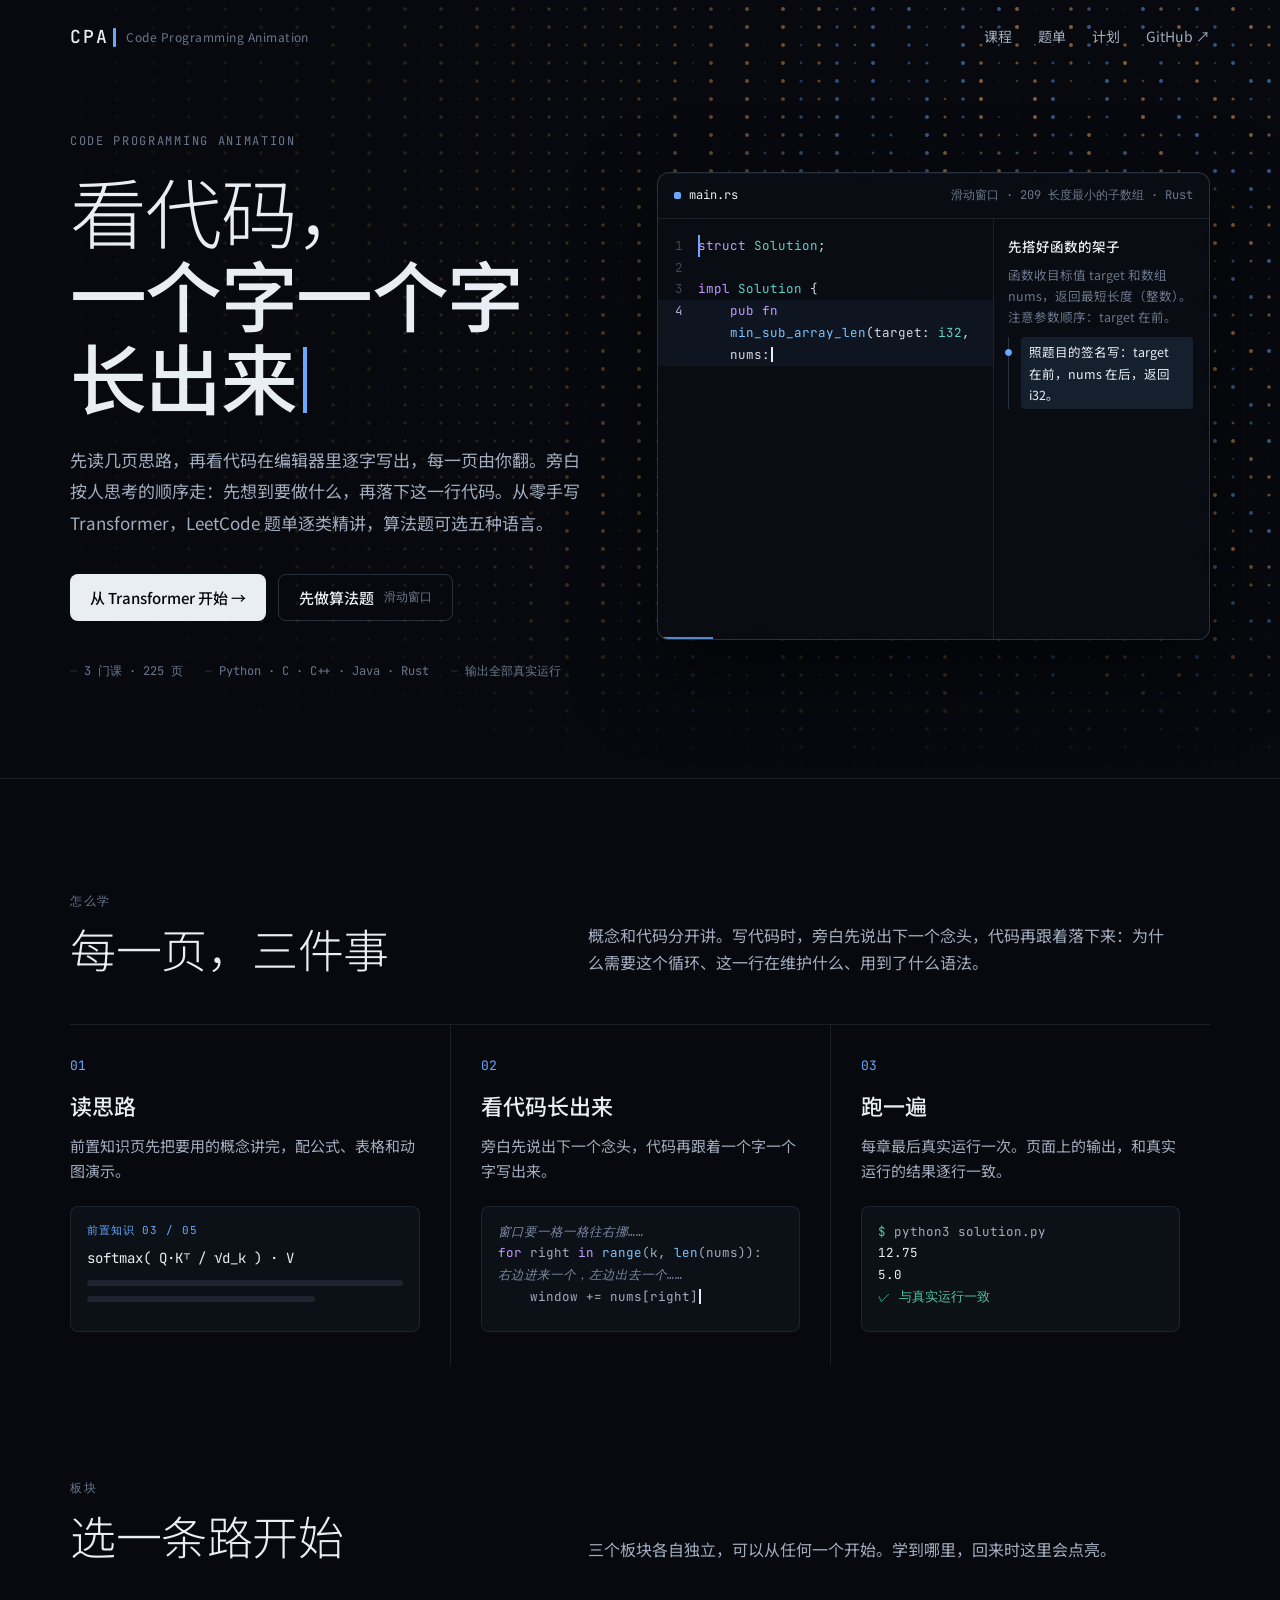
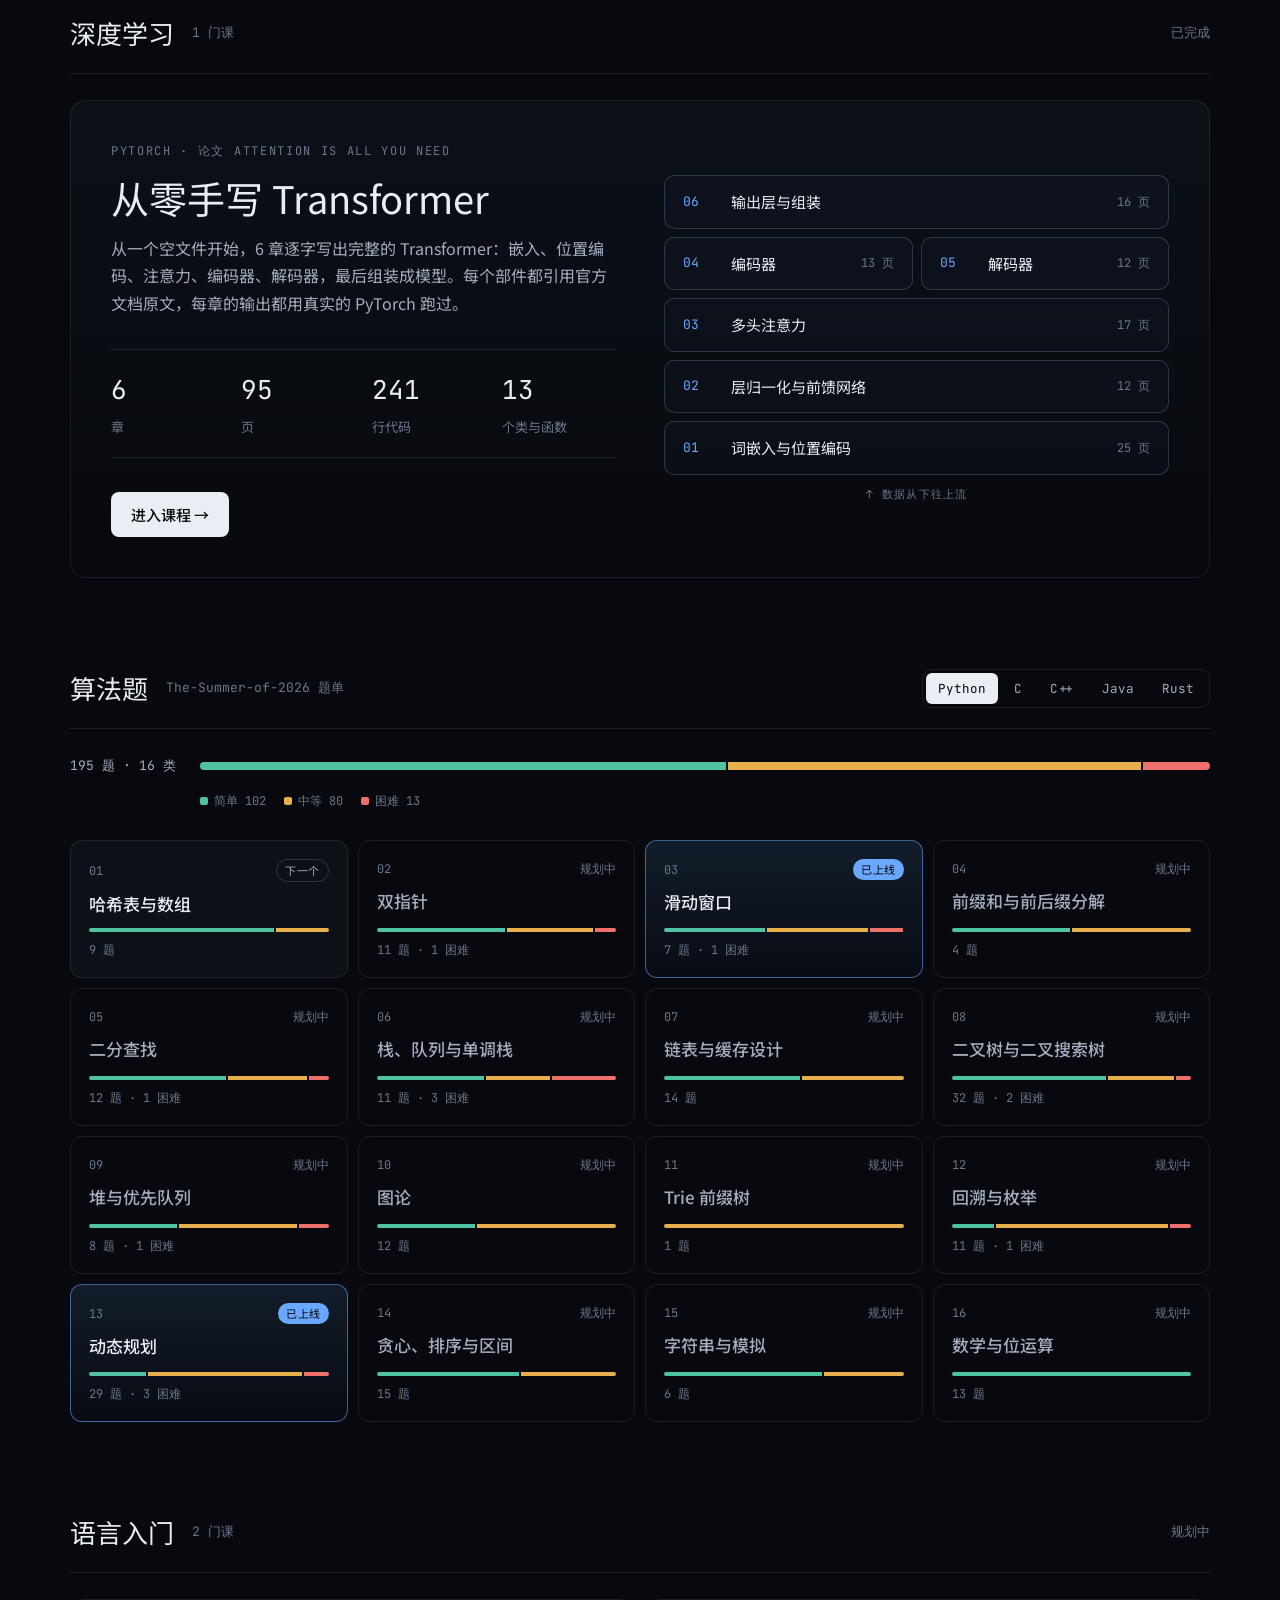
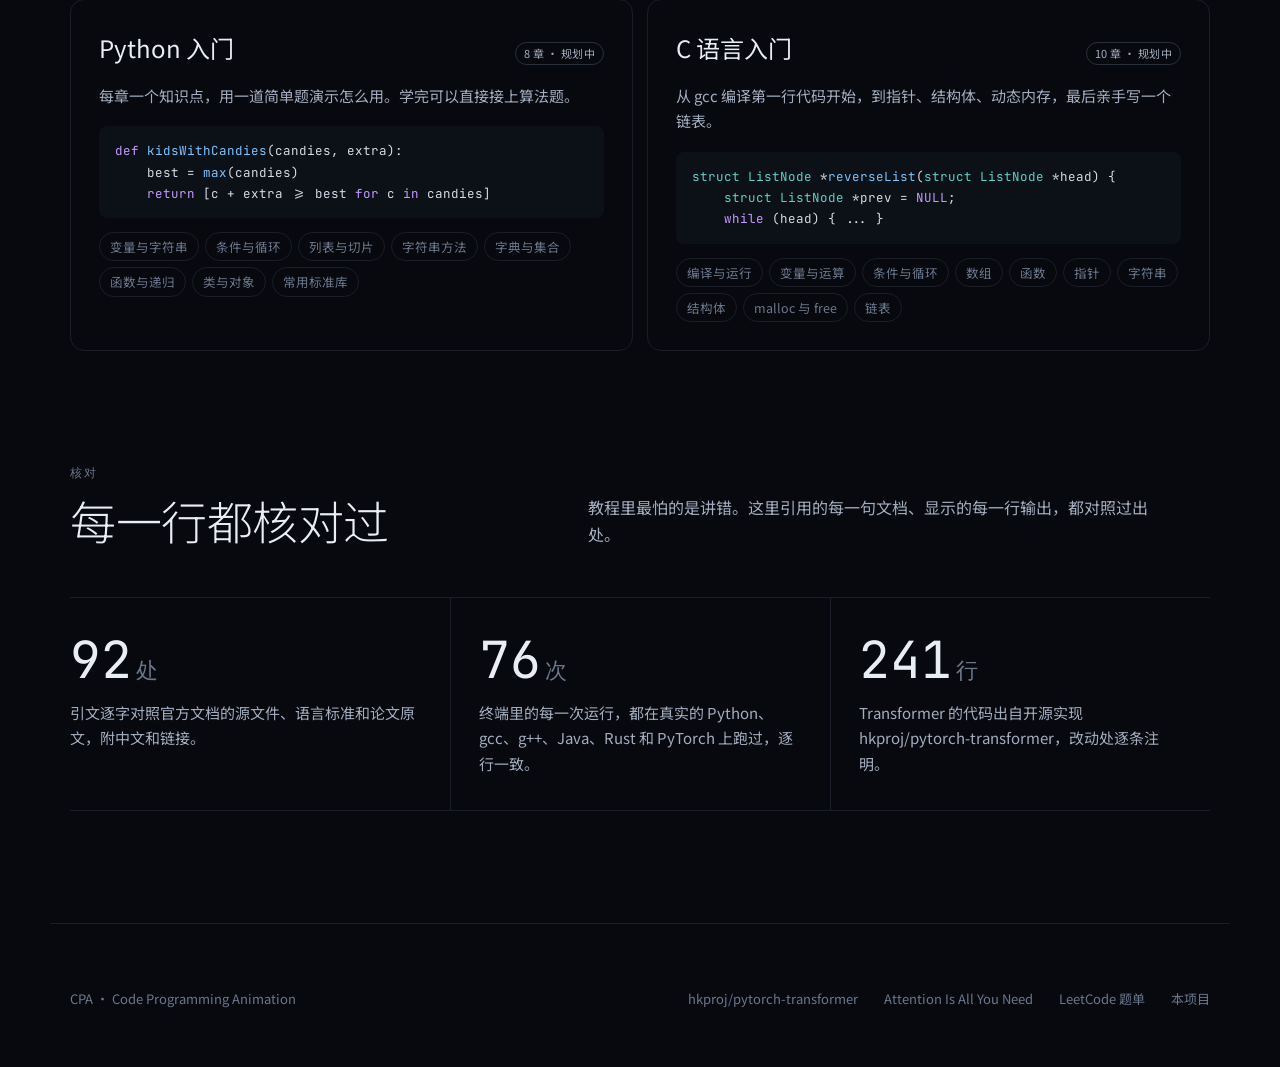
==== commit acefbd07: "Add dynamic programming course: concept + 1D and subarray sub-modules - Viz: new 'grid' kind for DP " ====
--- a/index.html
+++ b/index.html
@@ -148,6 +148,15 @@
 <script src="lessons/sliding-window/06-p3.js"></script>
 <script src="lessons/sliding-window/07-p438.js"></script>
 <script src="lessons/sliding-window/08-p76.js"></script>
+<script src="lessons/dynamic-programming/00-course.js"></script>
+<script src="lessons/dynamic-programming/01-concept.js"></script>
+<script src="lessons/dynamic-programming/02-p70.js"></script>
+<script src="lessons/dynamic-programming/03-p746.js"></script>
+<script src="lessons/dynamic-programming/04-p1137.js"></script>
+<script src="lessons/dynamic-programming/05-p198.js"></script>
+<script src="lessons/dynamic-programming/06-p53.js"></script>
+<script src="lessons/dynamic-programming/07-p674.js"></script>
+<script src="lessons/dynamic-programming/08-p152.js"></script>
 <script src="js/player.js"></script>
 <script src="js/site.js"></script>
 <script src="js/main.js"></script>
--- a/css/style.css
+++ b/css/style.css
@@ -428,6 +428,15 @@
   border-top: 1px solid var(--rule);
 }
 
+/* 子模块的组名 */
+.outline-group {
+  padding: 14px 16px 6px 12px;
+  color: var(--muted);
+  font-size: 11px;
+  font-weight: 600;
+  letter-spacing: 0.08em;
+}
+
 .outline > li > ol {
   padding-bottom: 6px;
 }
--- a/css/viz.css
+++ b/css/viz.css
@@ -242,6 +242,92 @@
   transition: width 0.3s ease;
 }
 
+/* DP 表：第一行是列名，第一列是行名 */
+.viz-grid {
+  --gcell: min(44px, calc((100cqw - 4.5em) / var(--cols)));
+  display: grid;
+  grid-template-columns: auto repeat(var(--cols), var(--gcell));
+  gap: 0;
+  align-items: stretch;
+}
+
+.viz-gh,
+.viz-gr {
+  color: var(--viz-muted);
+  font-family: var(--viz-font);
+  font-size: 10.5px;
+}
+
+.viz-gh {
+  padding-bottom: 4px;
+  text-align: center;
+}
+
+.viz-gr {
+  display: flex;
+  align-items: center;
+  justify-content: flex-end;
+  padding-right: 10px;
+  font-size: 12px;
+  white-space: nowrap;
+}
+
+.viz-gc {
+  display: grid;
+  place-items: center;
+  height: var(--gcell);
+  margin: 0 -1px -1px 0;
+  border: 1px solid var(--viz-rule);
+  background: var(--viz-cell);
+  color: var(--viz-strong);
+  font-family: var(--viz-font);
+  font-size: calc(var(--gcell) * 0.32);
+  font-variant-numeric: tabular-nums;
+  transition: background-color 0.3s ease, box-shadow 0.3s ease;
+}
+
+.viz-gc b {
+  font-weight: 500;
+}
+
+/* 还没算出来的格子只留一个淡淡的底 */
+.viz-gc:not(.is-filled) {
+  background: color-mix(in srgb, var(--viz-cell) 60%, transparent);
+}
+
+/* 它依赖的格子：描一圈 */
+.viz-gc.is-dep {
+  position: relative;
+  z-index: 1;
+  box-shadow: inset 0 0 0 2px color-mix(in srgb, var(--viz-in) 85%, transparent);
+  background: color-mix(in srgb, var(--viz-in) 14%, var(--viz-cell));
+}
+
+/* 取 max / min 时赢的那一边 */
+.viz-gc.is-pick {
+  box-shadow: inset 0 0 0 2px var(--viz-hit);
+  background: color-mix(in srgb, var(--viz-hit) 22%, var(--viz-cell));
+}
+
+/* 正在算的格子 */
+.viz-gc.is-cur {
+  position: relative;
+  z-index: 2;
+  box-shadow: inset 0 0 0 2px var(--viz-accent);
+  background: color-mix(in srgb, var(--viz-accent) 26%, var(--viz-cell));
+}
+
+.viz-gc.is-new b {
+  animation: viz-pop 0.4s ease-out;
+}
+
+@keyframes viz-pop {
+  from {
+    opacity: 0;
+    transform: scale(0.6);
+  }
+}
+
 /* 旁白里的小图：格子小一些，变量放到下面 */
 .viz-small {
   --cell: min(34px, calc((100cqw - 2px) / var(--n)));
@@ -262,11 +348,20 @@
   gap: 6px;
 }
 
+.viz-small .viz-grid {
+  --gcell: min(34px, calc((100cqw - 4em) / var(--cols)));
+}
+
 @media (prefers-reduced-motion: reduce) {
   .viz-win,
   .viz-ptr,
   .viz-cell,
+  .viz-gc,
   .viz-bar i {
     transition: none;
   }
-}
+
+  .viz-gc.is-new b {
+    animation: none;
+  }
+}
--- a/css/site.css
+++ b/css/site.css
@@ -1157,6 +1157,27 @@
   margin-top: 10px;
 }
 
+/* 子模块的组名：压在时间线上 */
+.timeline .tl-group {
+  position: relative;
+  margin-top: 34px;
+  padding-left: 72px;
+  color: var(--cool);
+  font-family: var(--font-mono);
+  font-size: 12px;
+  letter-spacing: 0.12em;
+}
+
+.timeline .tl-group:first-child {
+  margin-top: 0;
+}
+
+@media (max-width: 680px) {
+  .timeline .tl-group {
+    padding-left: 60px;
+  }
+}
+
 .chapter-row {
   position: relative;
   display: grid;
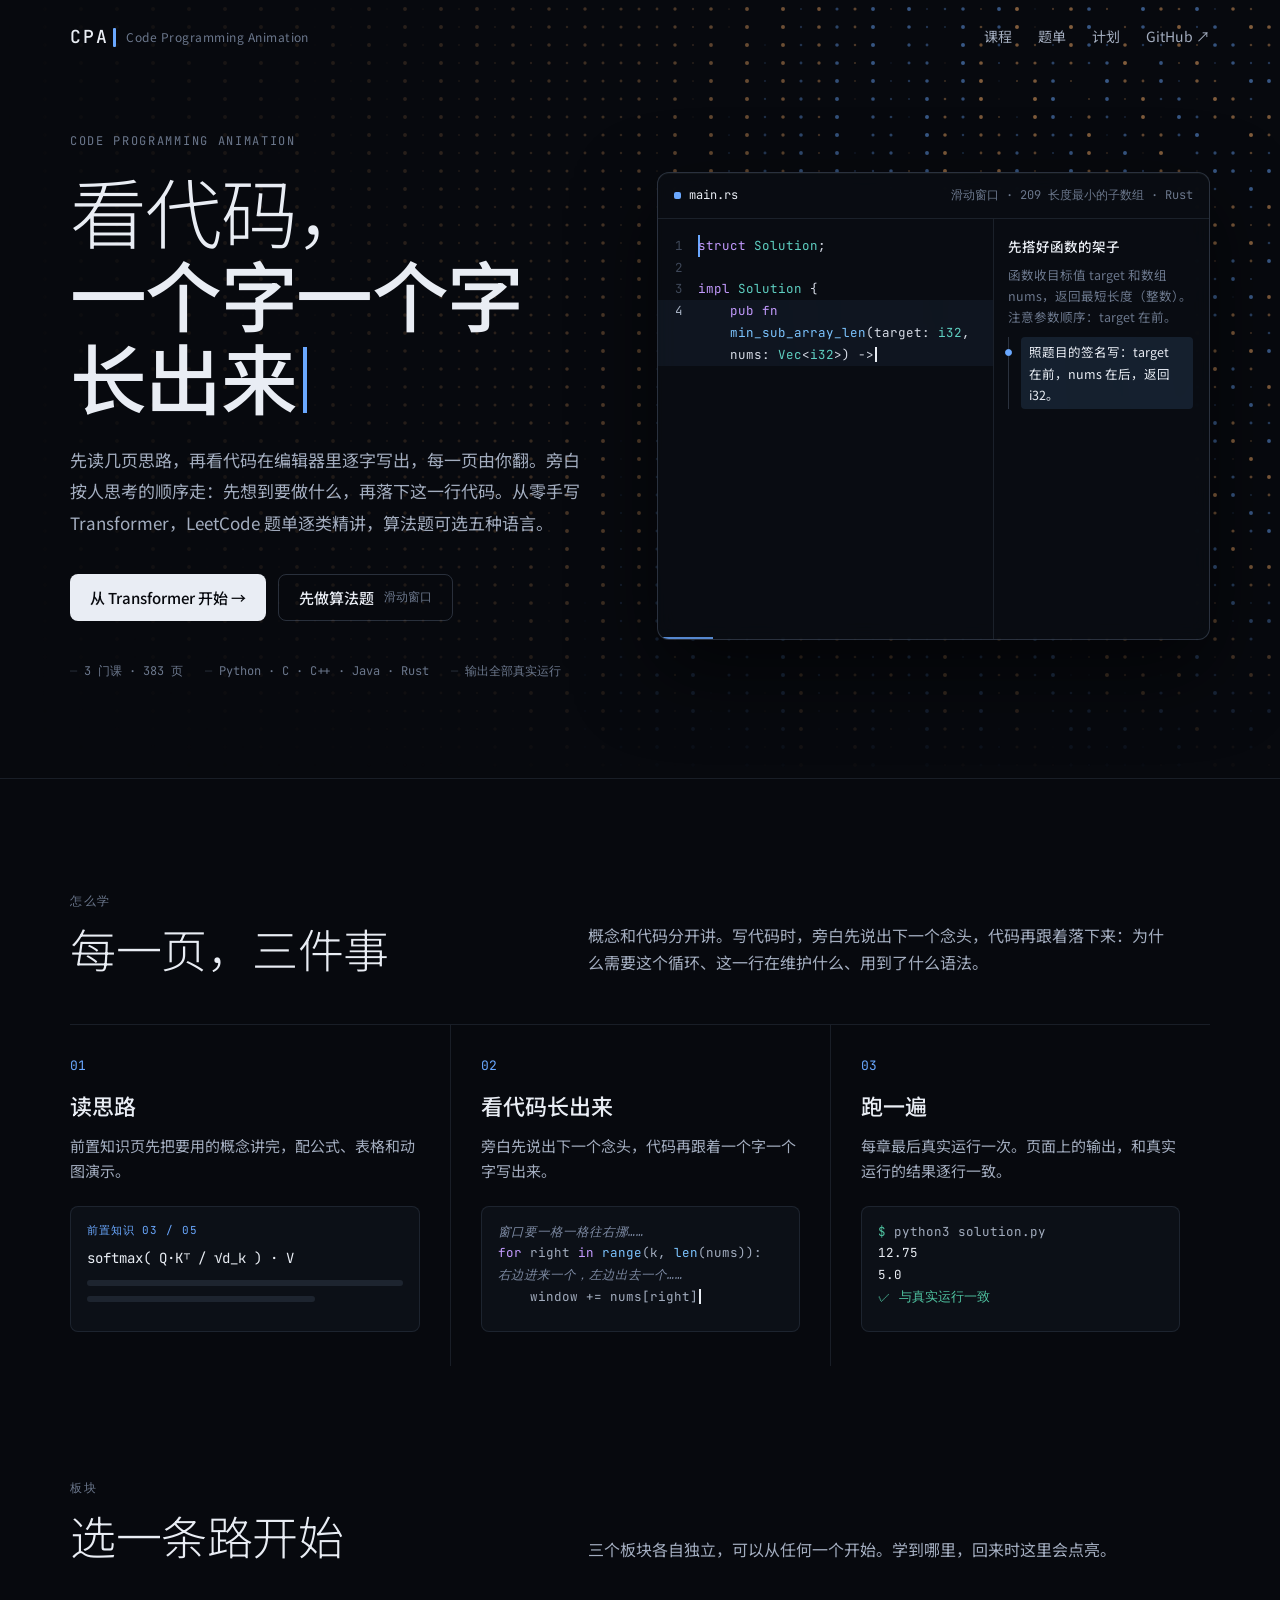
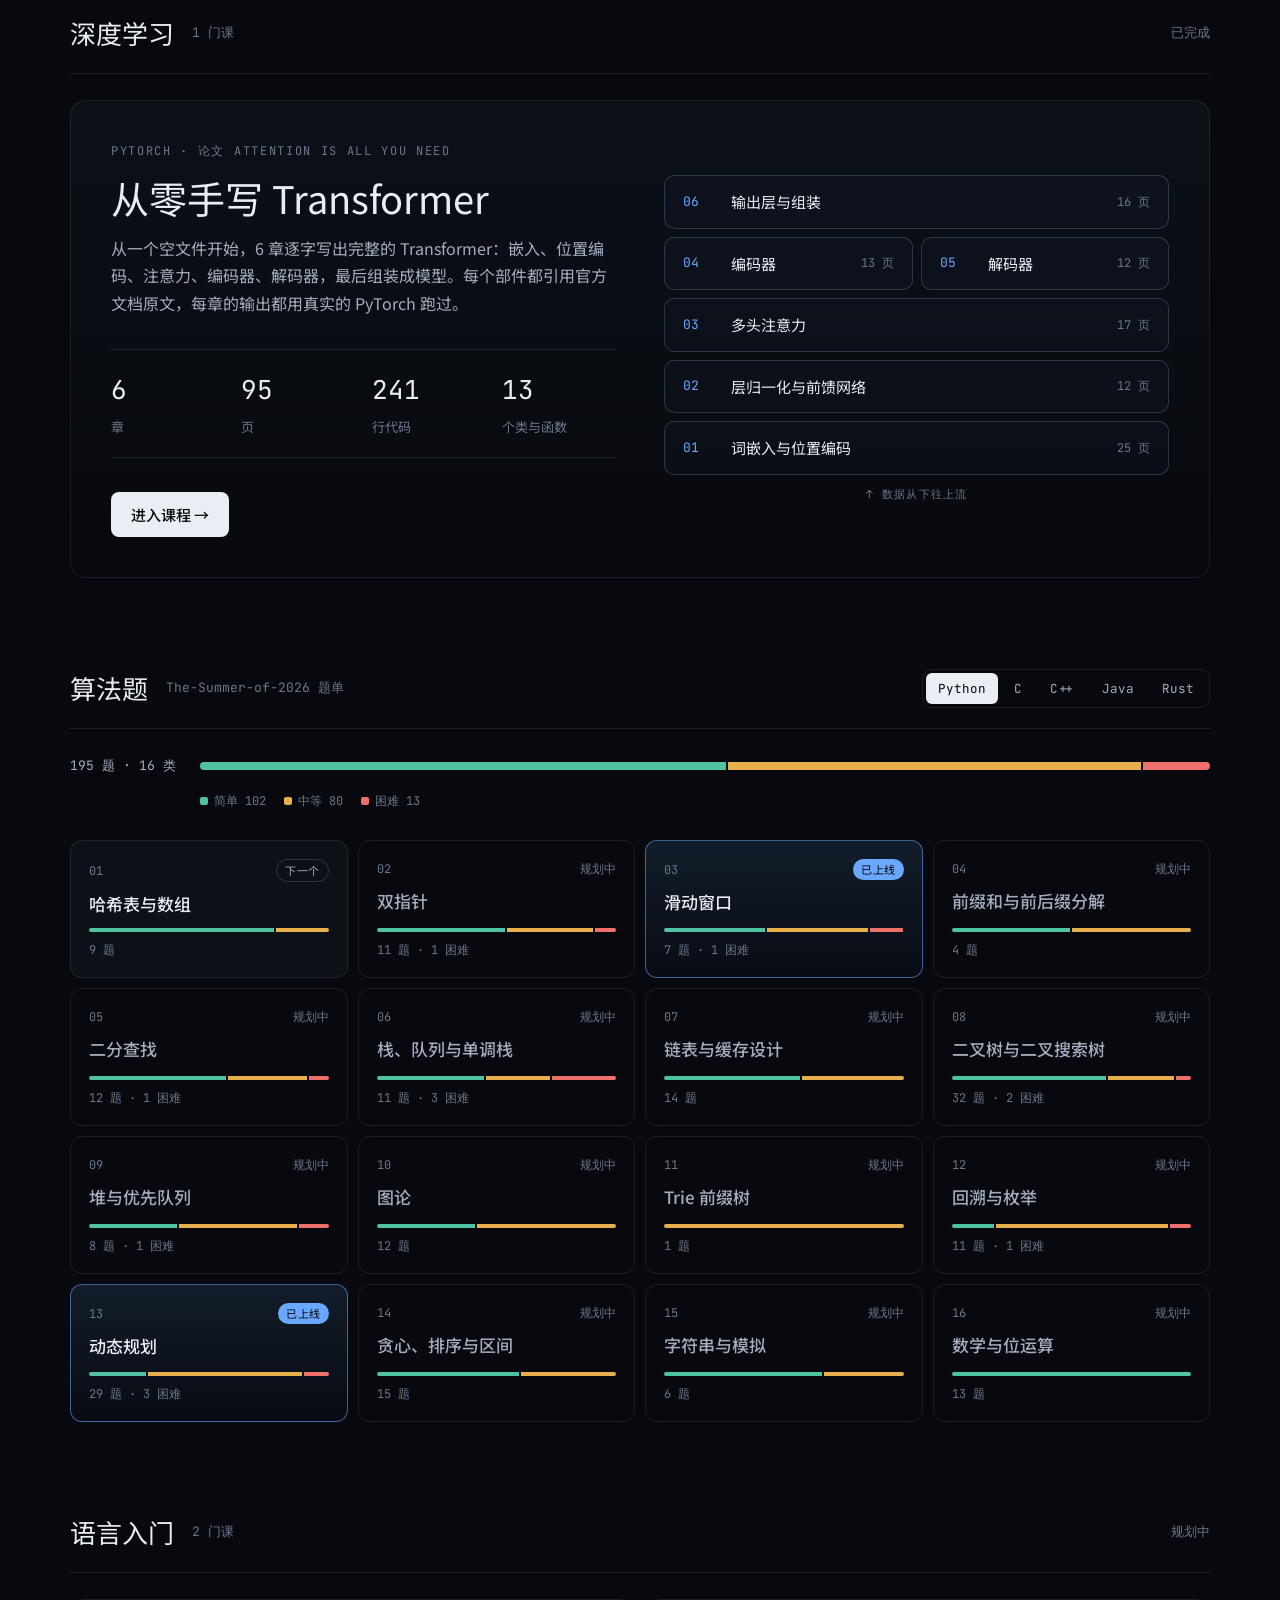
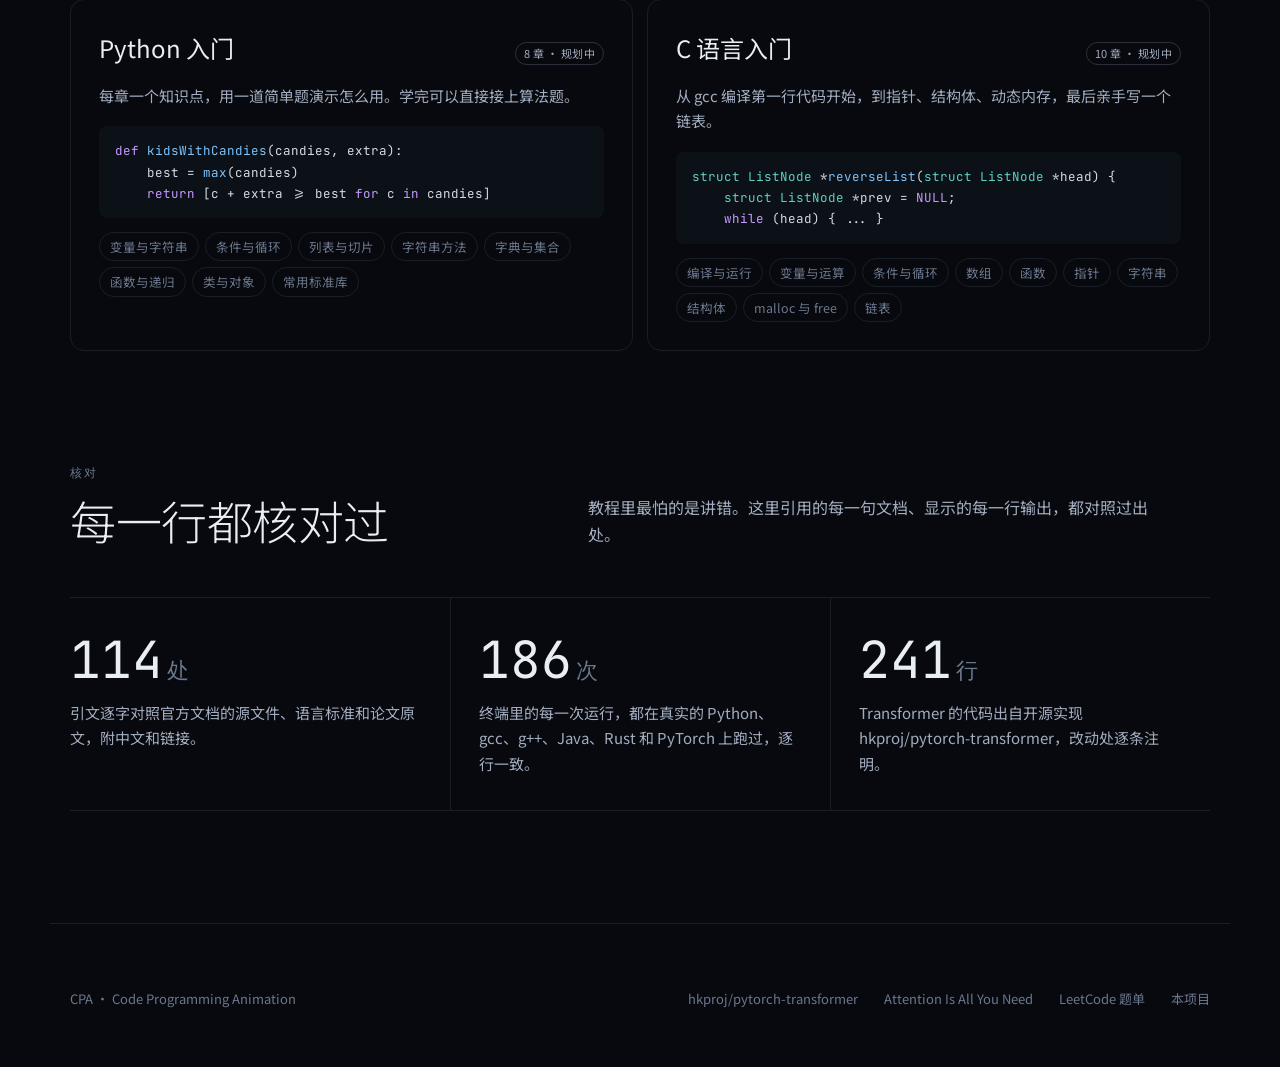
==== commit 25d15f44: "Complete dynamic programming course: all 7 sub-modules, 29 problems - 股票 121/122/714/309, 网格 118/119" ====
--- a/index.html
+++ b/index.html
@@ -149,6 +149,7 @@
 <script src="lessons/sliding-window/07-p438.js"></script>
 <script src="lessons/sliding-window/08-p76.js"></script>
 <script src="lessons/dynamic-programming/00-course.js"></script>
+<script src="lessons/dynamic-programming/00-traces.js"></script>
 <script src="lessons/dynamic-programming/01-concept.js"></script>
 <script src="lessons/dynamic-programming/02-p70.js"></script>
 <script src="lessons/dynamic-programming/03-p746.js"></script>
@@ -157,6 +158,28 @@
 <script src="lessons/dynamic-programming/06-p53.js"></script>
 <script src="lessons/dynamic-programming/07-p674.js"></script>
 <script src="lessons/dynamic-programming/08-p152.js"></script>
+<script src="lessons/dynamic-programming/09-p121.js"></script>
+<script src="lessons/dynamic-programming/10-p122.js"></script>
+<script src="lessons/dynamic-programming/11-p714.js"></script>
+<script src="lessons/dynamic-programming/12-p309.js"></script>
+<script src="lessons/dynamic-programming/13-p118.js"></script>
+<script src="lessons/dynamic-programming/14-p119.js"></script>
+<script src="lessons/dynamic-programming/15-p62.js"></script>
+<script src="lessons/dynamic-programming/16-p64.js"></script>
+<script src="lessons/dynamic-programming/17-p221.js"></script>
+<script src="lessons/dynamic-programming/18-p322.js"></script>
+<script src="lessons/dynamic-programming/19-p279.js"></script>
+<script src="lessons/dynamic-programming/20-p416.js"></script>
+<script src="lessons/dynamic-programming/21-p300.js"></script>
+<script src="lessons/dynamic-programming/22-p1143.js"></script>
+<script src="lessons/dynamic-programming/23-p72.js"></script>
+<script src="lessons/dynamic-programming/24-p647.js"></script>
+<script src="lessons/dynamic-programming/25-p5.js"></script>
+<script src="lessons/dynamic-programming/26-p139.js"></script>
+<script src="lessons/dynamic-programming/27-p32.js"></script>
+<script src="lessons/dynamic-programming/28-p10.js"></script>
+<script src="lessons/dynamic-programming/29-p96.js"></script>
+<script src="lessons/dynamic-programming/30-p312.js"></script>
 <script src="js/player.js"></script>
 <script src="js/site.js"></script>
 <script src="js/main.js"></script>
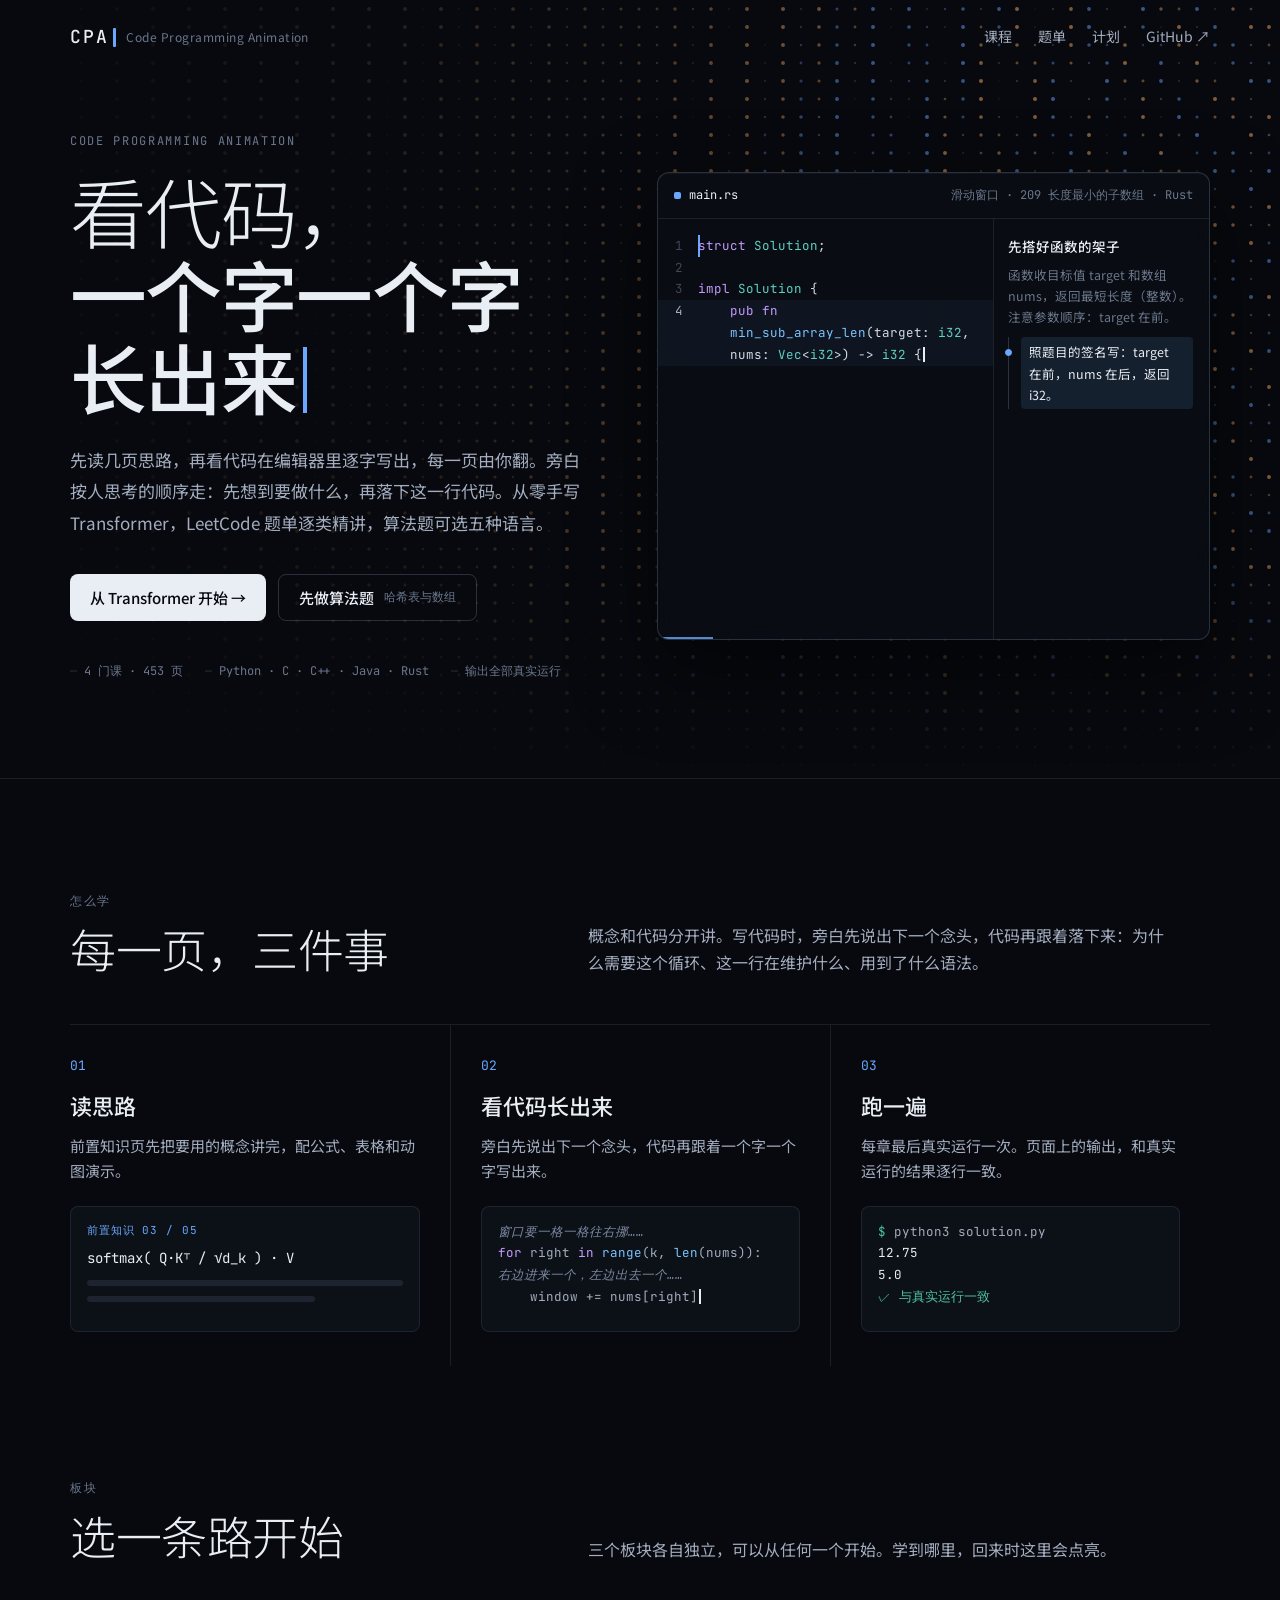
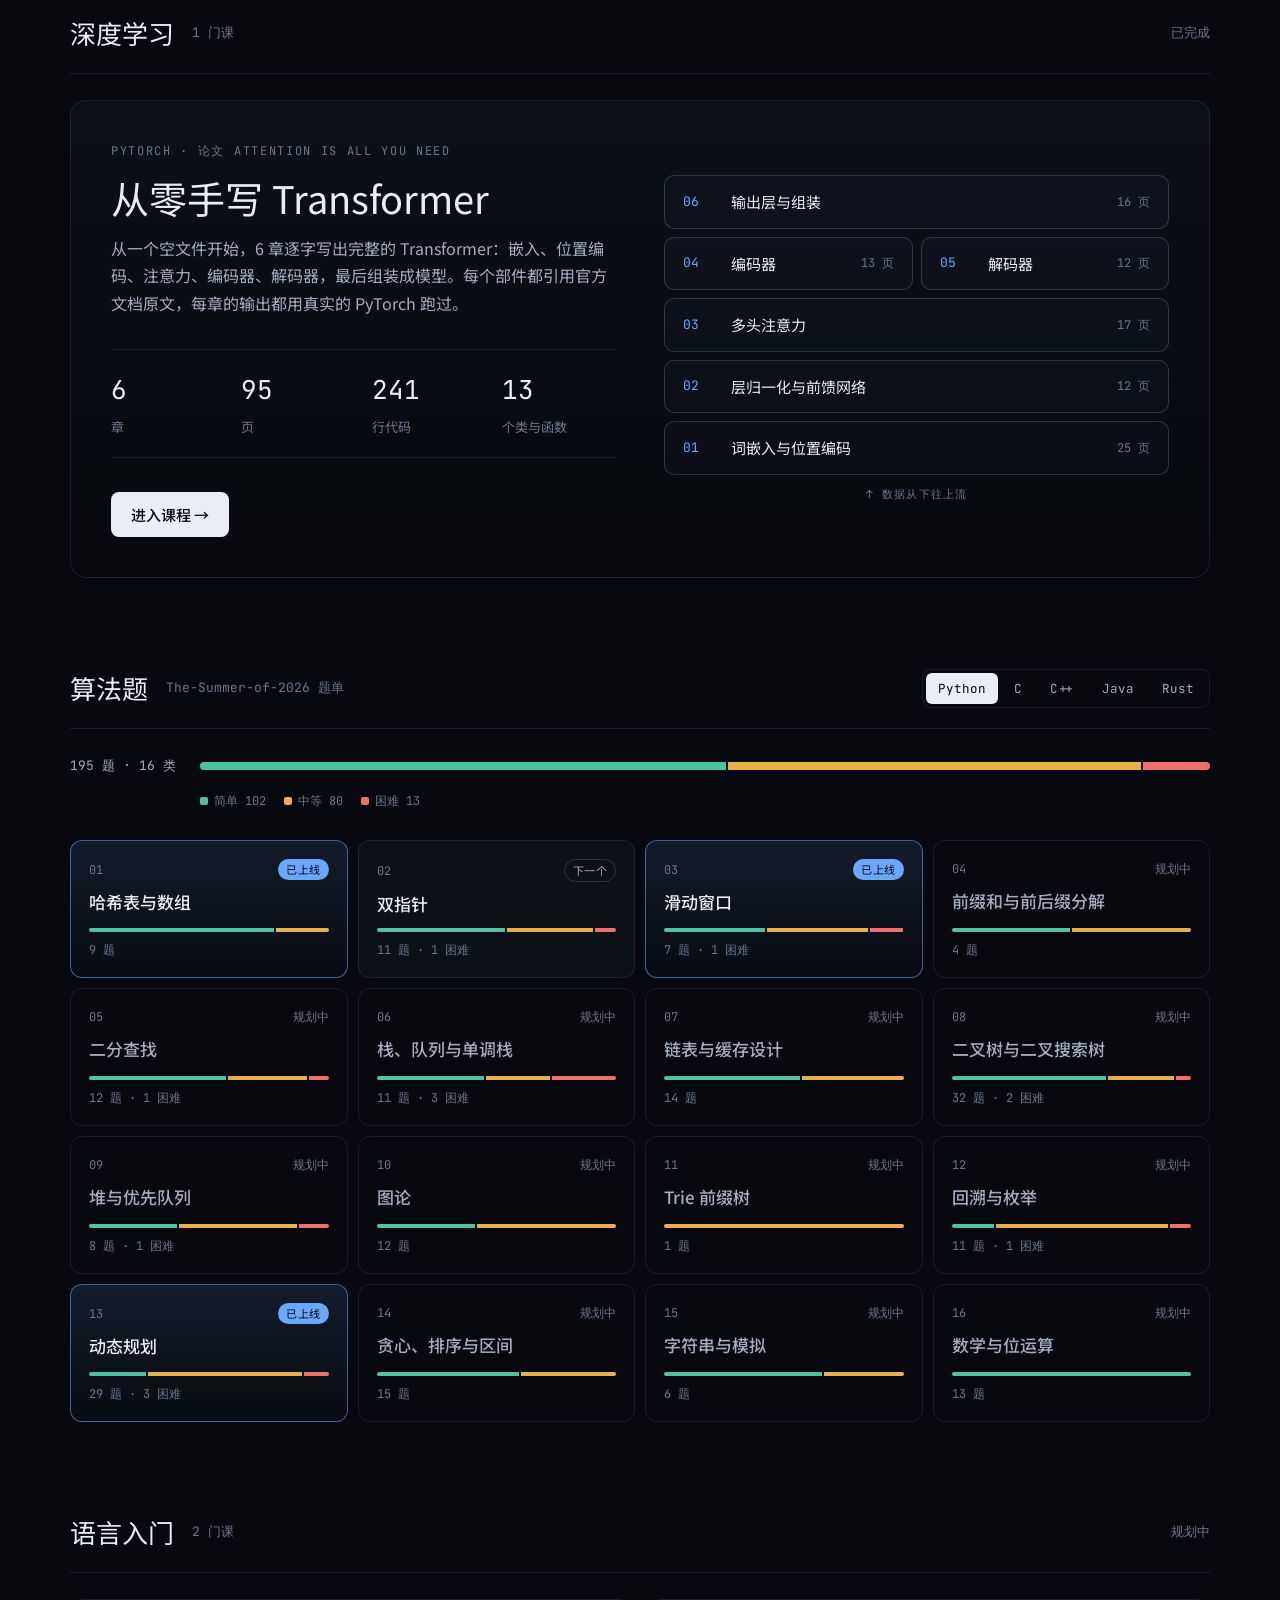
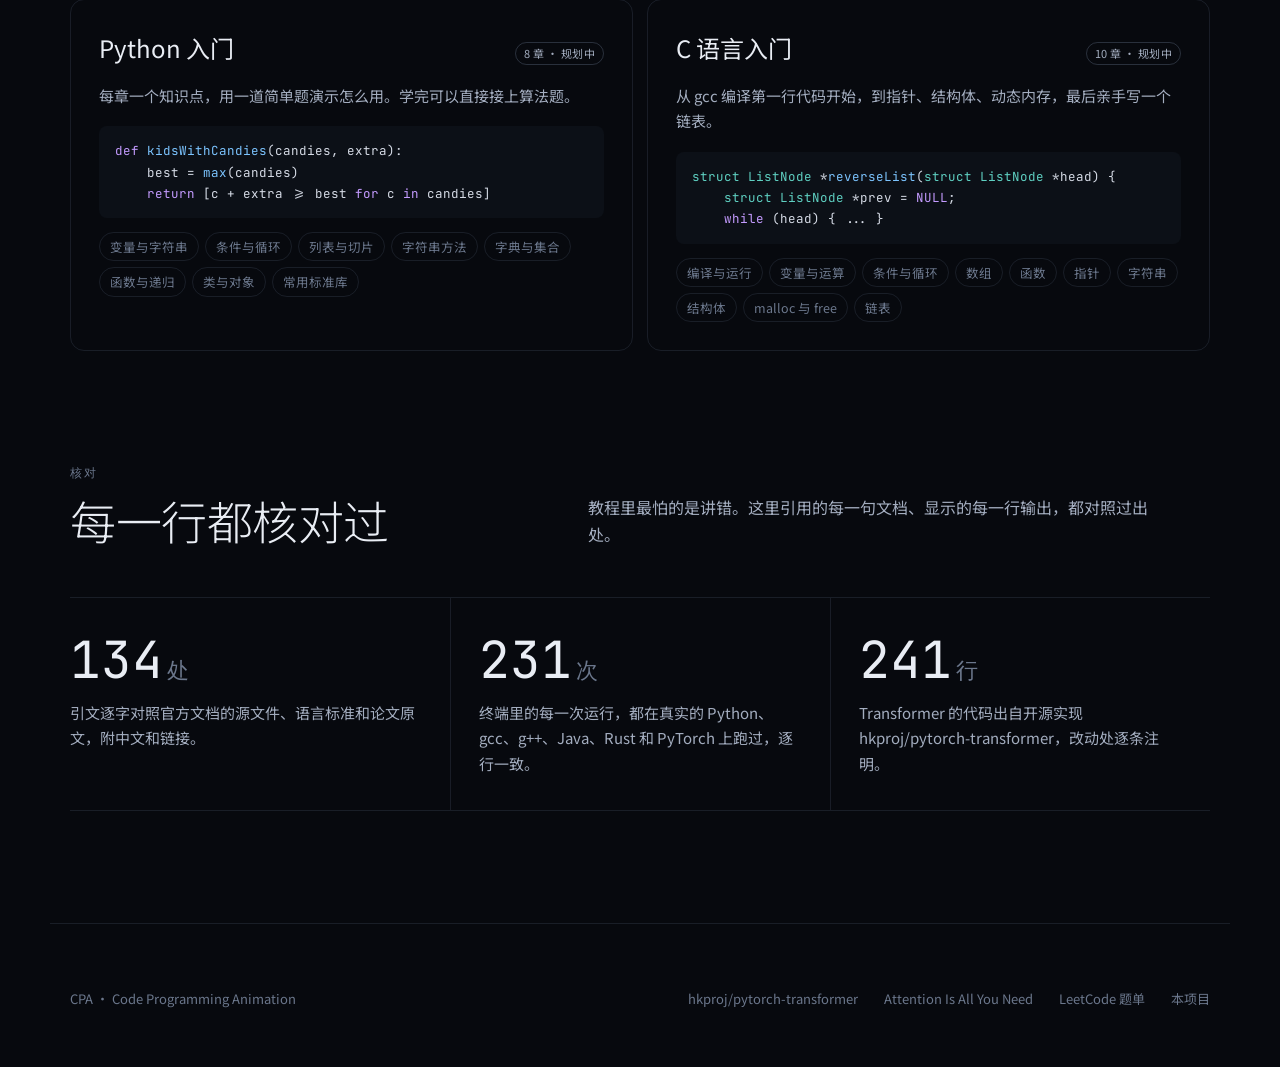
==== commit 219457ae: "Add hash table & arrays course: concept + 9 problems in 5 languages - Concept: why linear search is " ====
--- a/index.html
+++ b/index.html
@@ -139,6 +139,17 @@
 <script src="lessons/transformer/04-encoder.js"></script>
 <script src="lessons/transformer/05-decoder.js"></script>
 <script src="lessons/transformer/06-assemble.js"></script>
+<script src="lessons/hash-table/00-course.js"></script>
+<script src="lessons/hash-table/01-concept.js"></script>
+<script src="lessons/hash-table/02-p1431.js"></script>
+<script src="lessons/hash-table/03-p383.js"></script>
+<script src="lessons/hash-table/04-p1.js"></script>
+<script src="lessons/hash-table/05-p169.js"></script>
+<script src="lessons/hash-table/06-p448.js"></script>
+<script src="lessons/hash-table/07-p1331.js"></script>
+<script src="lessons/hash-table/08-p49.js"></script>
+<script src="lessons/hash-table/09-p128.js"></script>
+<script src="lessons/hash-table/10-p705.js"></script>
 <script src="lessons/sliding-window/00-course.js"></script>
 <script src="lessons/sliding-window/01-concept.js"></script>
 <script src="lessons/sliding-window/02-p643.js"></script>
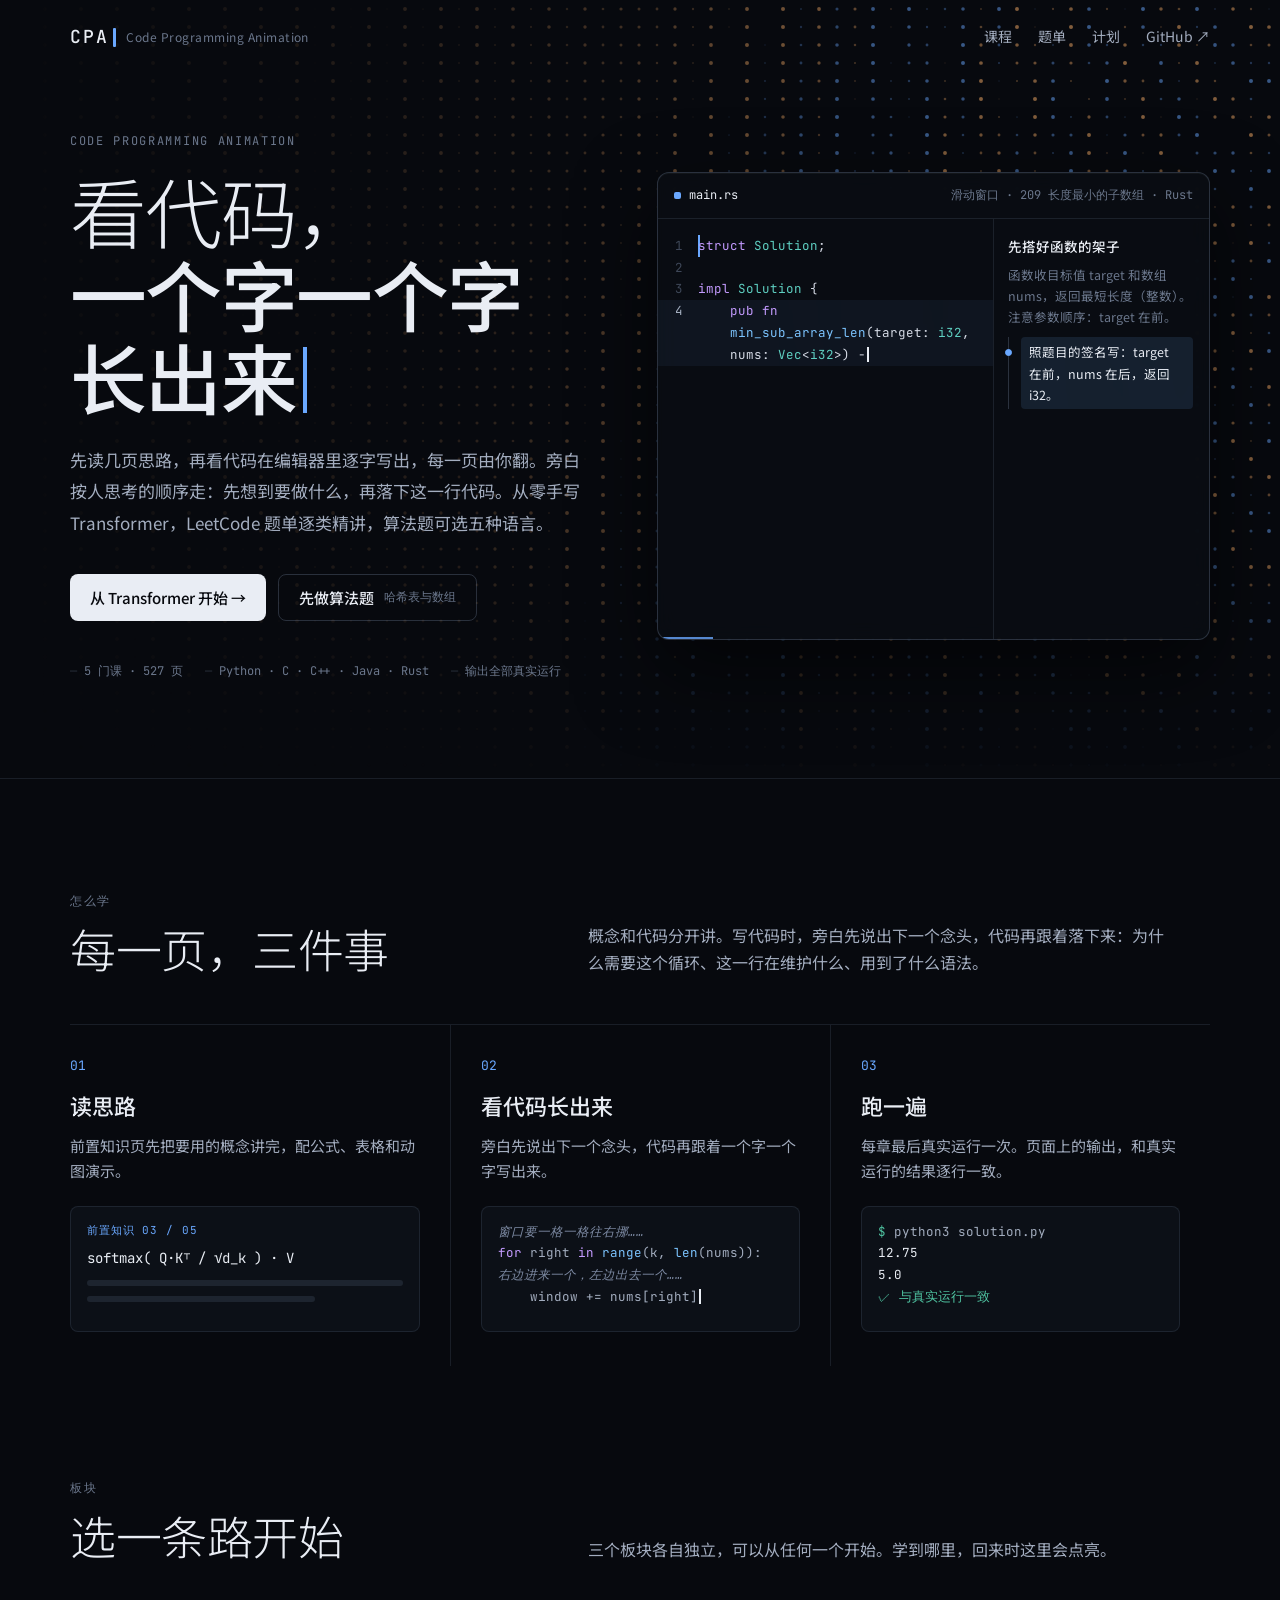
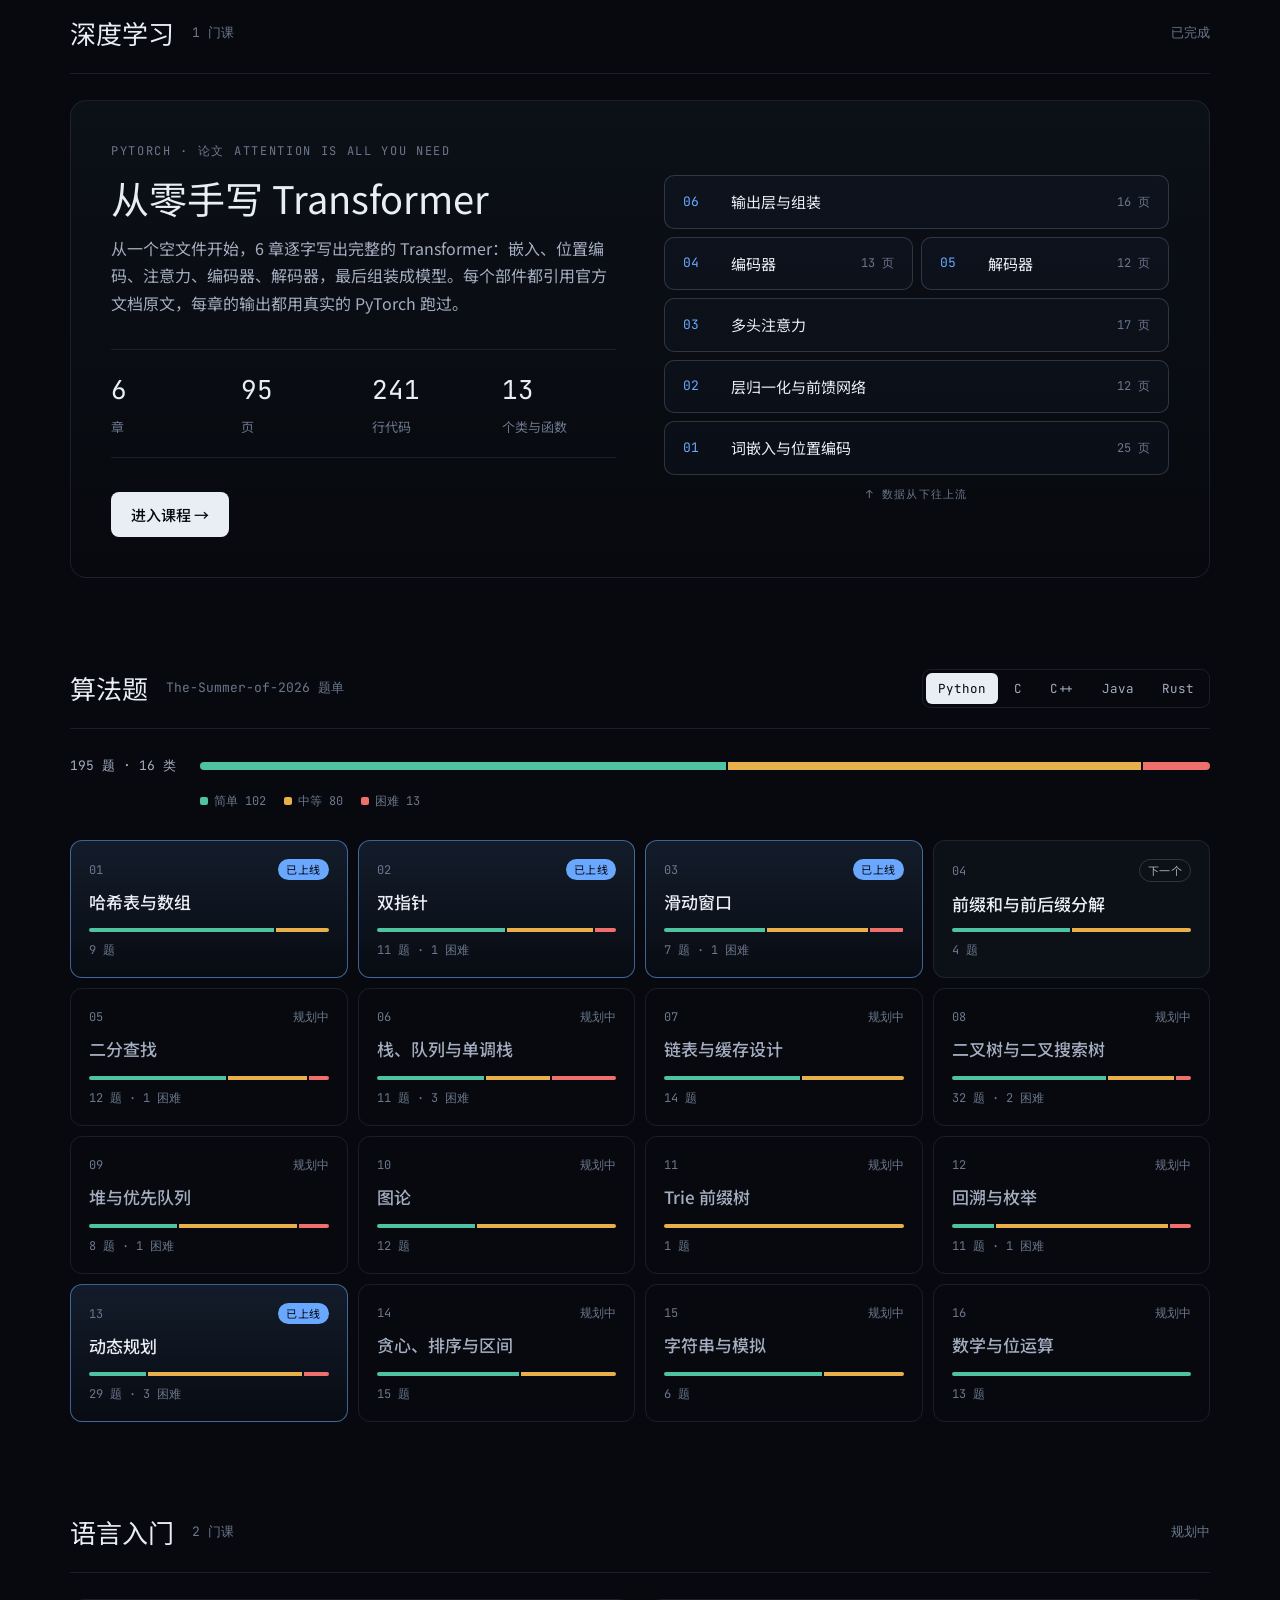
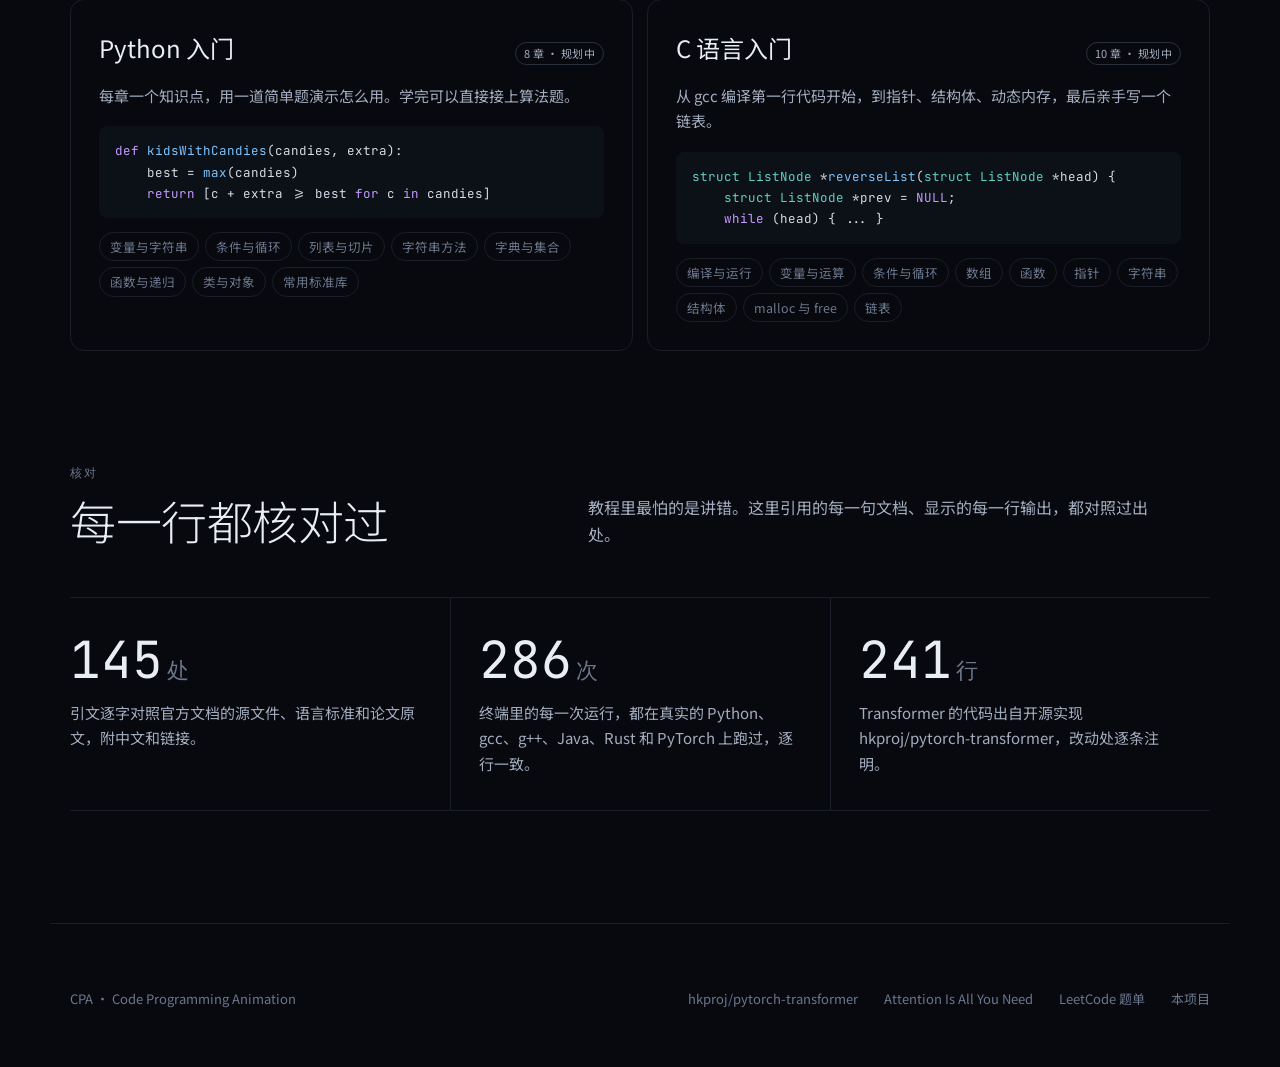
==== commit 2465a2c7: "Add two pointers course: concept + 11 problems in 5 languages - Concept: why pointers are fast (each" ====
--- a/index.html
+++ b/index.html
@@ -150,6 +150,19 @@
 <script src="lessons/hash-table/08-p49.js"></script>
 <script src="lessons/hash-table/09-p128.js"></script>
 <script src="lessons/hash-table/10-p705.js"></script>
+<script src="lessons/two-pointers/00-course.js"></script>
+<script src="lessons/two-pointers/01-concept.js"></script>
+<script src="lessons/two-pointers/02-p125.js"></script>
+<script src="lessons/two-pointers/03-p345.js"></script>
+<script src="lessons/two-pointers/04-lcr006.js"></script>
+<script src="lessons/two-pointers/05-p11.js"></script>
+<script src="lessons/two-pointers/06-p15.js"></script>
+<script src="lessons/two-pointers/07-p42.js"></script>
+<script src="lessons/two-pointers/08-p283.js"></script>
+<script src="lessons/two-pointers/09-p392.js"></script>
+<script src="lessons/two-pointers/10-p844.js"></script>
+<script src="lessons/two-pointers/11-p75.js"></script>
+<script src="lessons/two-pointers/12-p287.js"></script>
 <script src="lessons/sliding-window/00-course.js"></script>
 <script src="lessons/sliding-window/01-concept.js"></script>
 <script src="lessons/sliding-window/02-p643.js"></script>
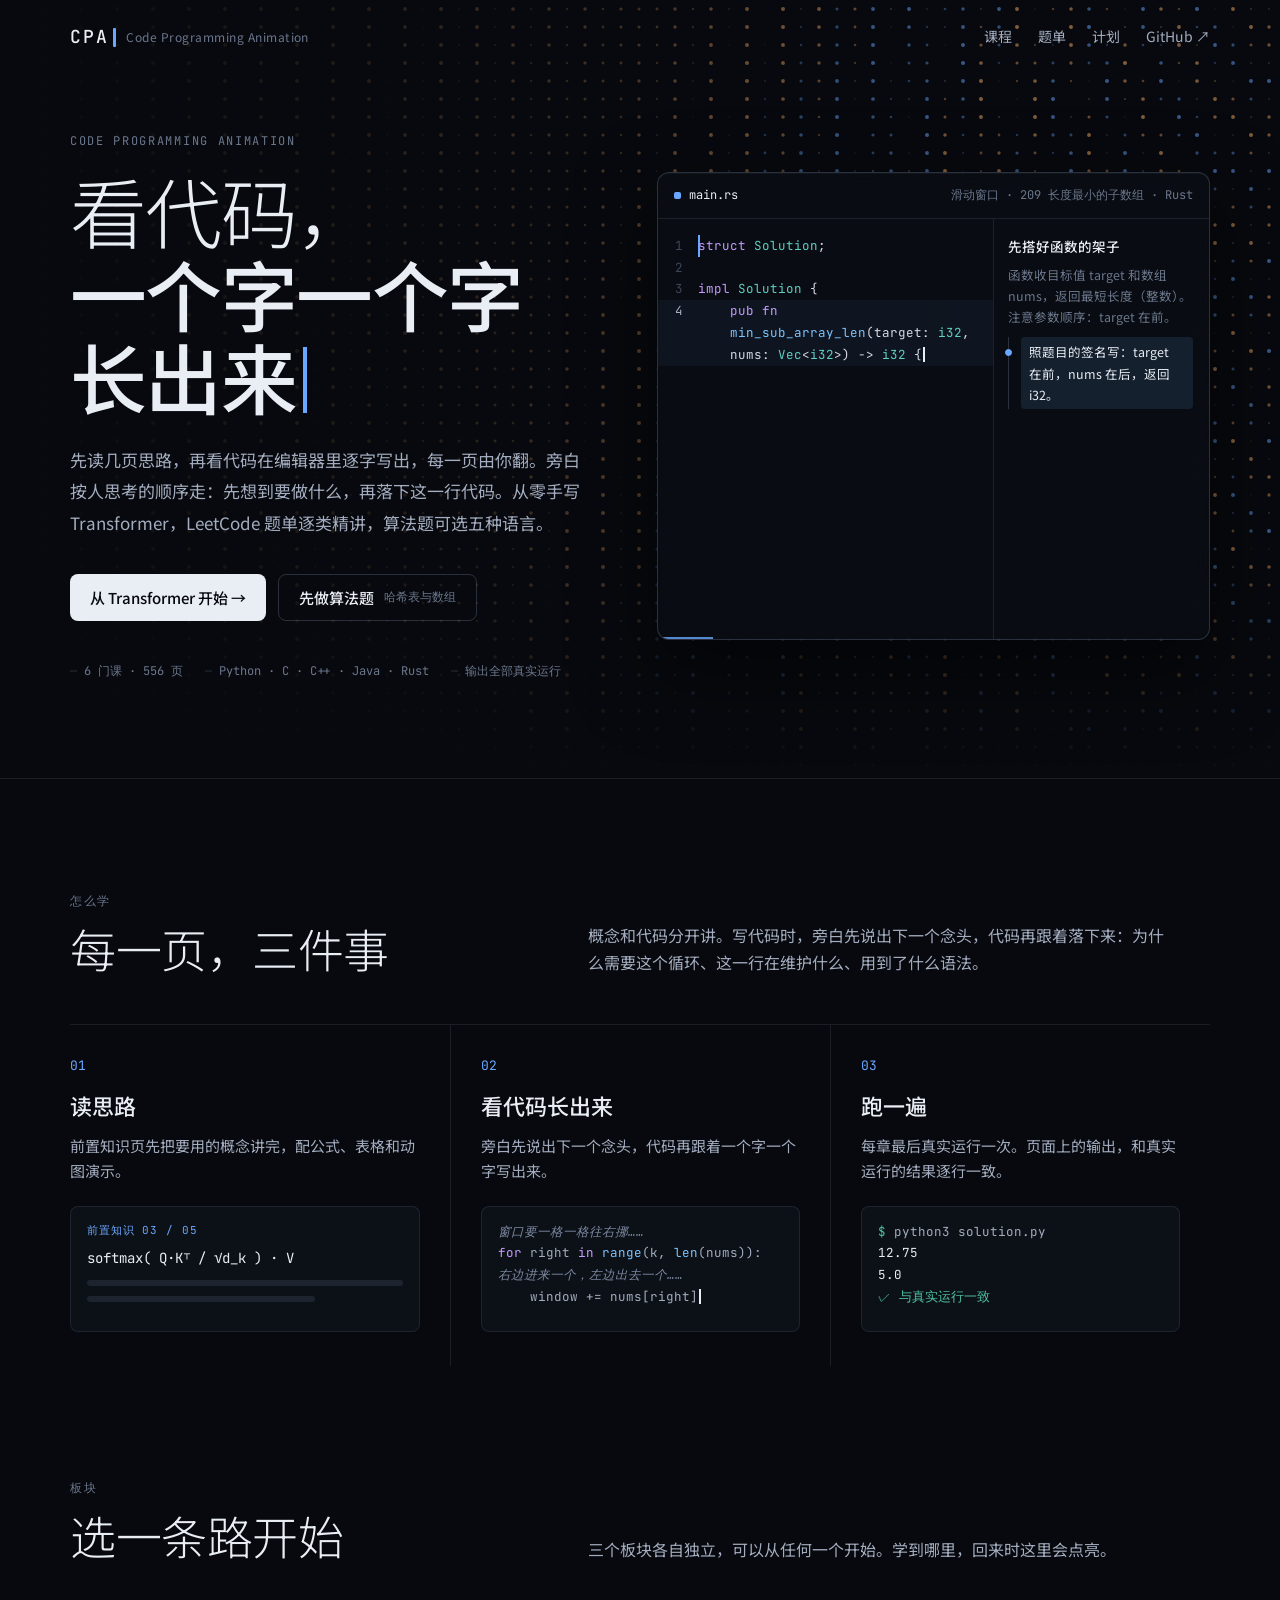
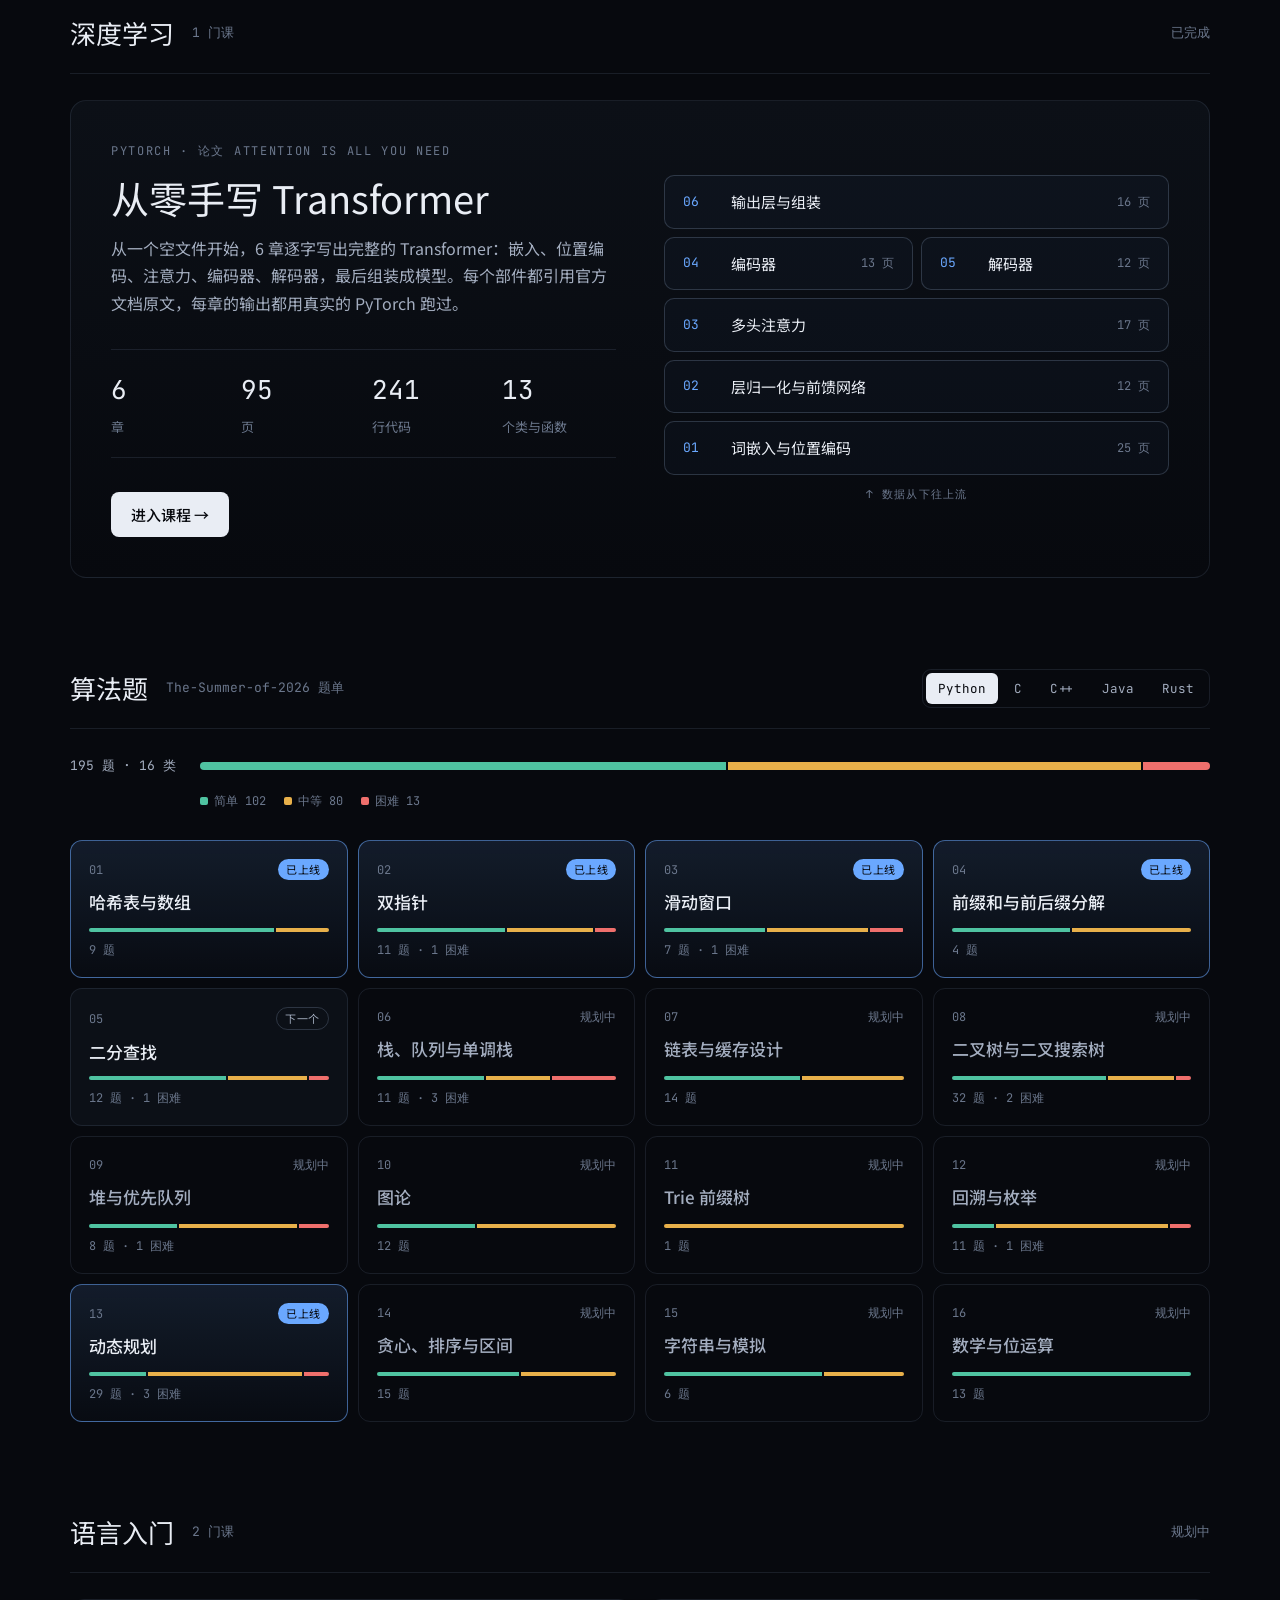
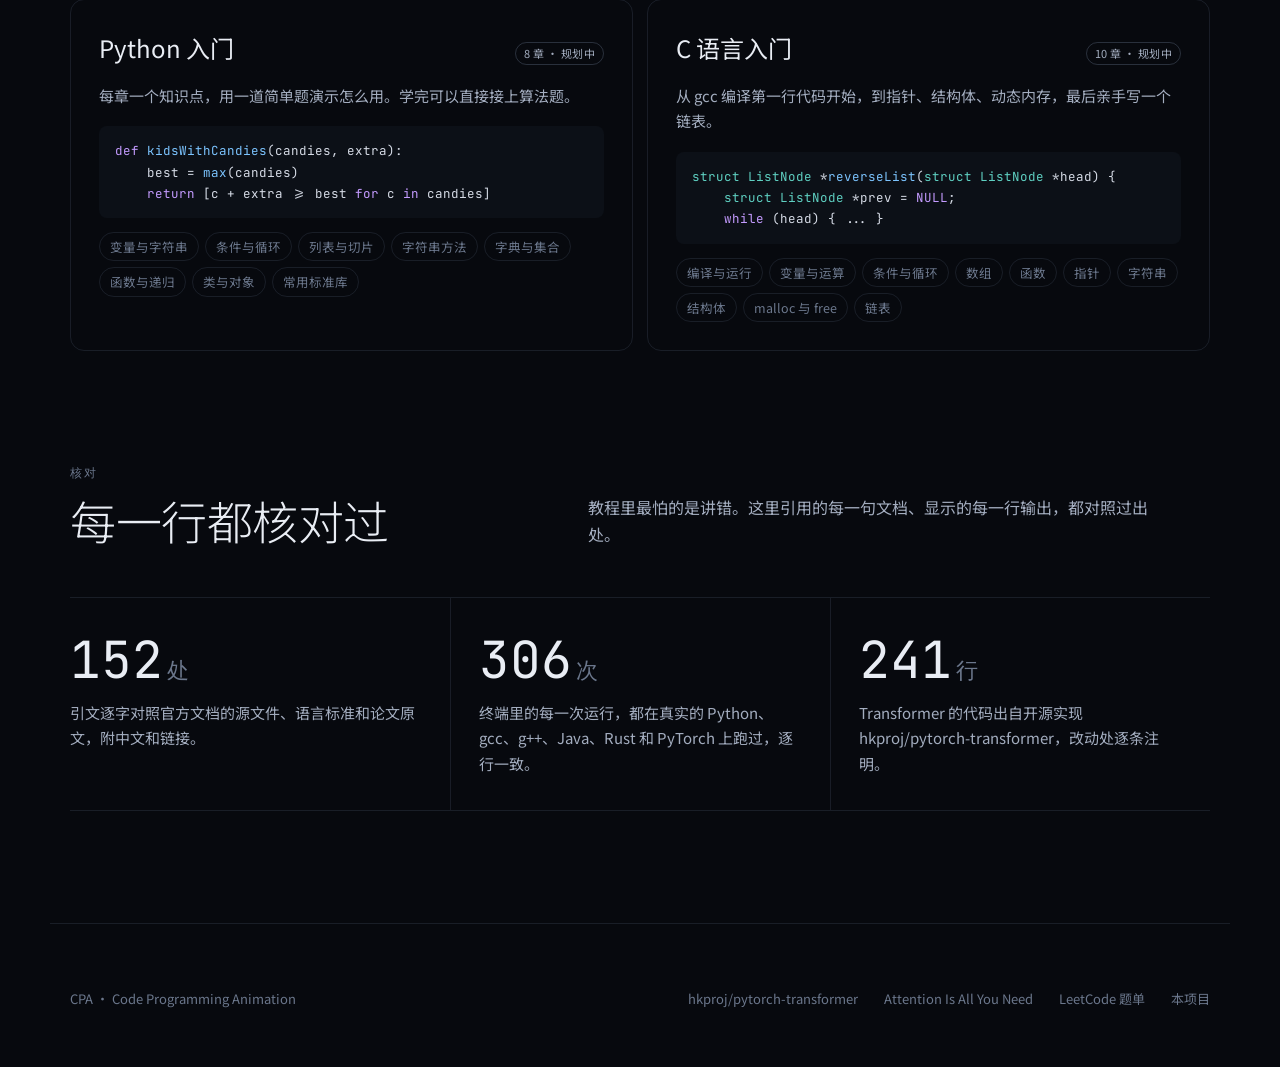
==== commit 28090dad: "Add prefix sum course: concept + 4 problems in 5 languages - Concept: range sum as two prefixes, pre" ====
--- a/index.html
+++ b/index.html
@@ -163,6 +163,12 @@
 <script src="lessons/two-pointers/10-p844.js"></script>
 <script src="lessons/two-pointers/11-p75.js"></script>
 <script src="lessons/two-pointers/12-p287.js"></script>
+<script src="lessons/prefix-sum/00-course.js"></script>
+<script src="lessons/prefix-sum/01-concept.js"></script>
+<script src="lessons/prefix-sum/02-p1732.js"></script>
+<script src="lessons/prefix-sum/03-p303.js"></script>
+<script src="lessons/prefix-sum/04-p560.js"></script>
+<script src="lessons/prefix-sum/05-p238.js"></script>
 <script src="lessons/sliding-window/00-course.js"></script>
 <script src="lessons/sliding-window/01-concept.js"></script>
 <script src="lessons/sliding-window/02-p643.js"></script>
